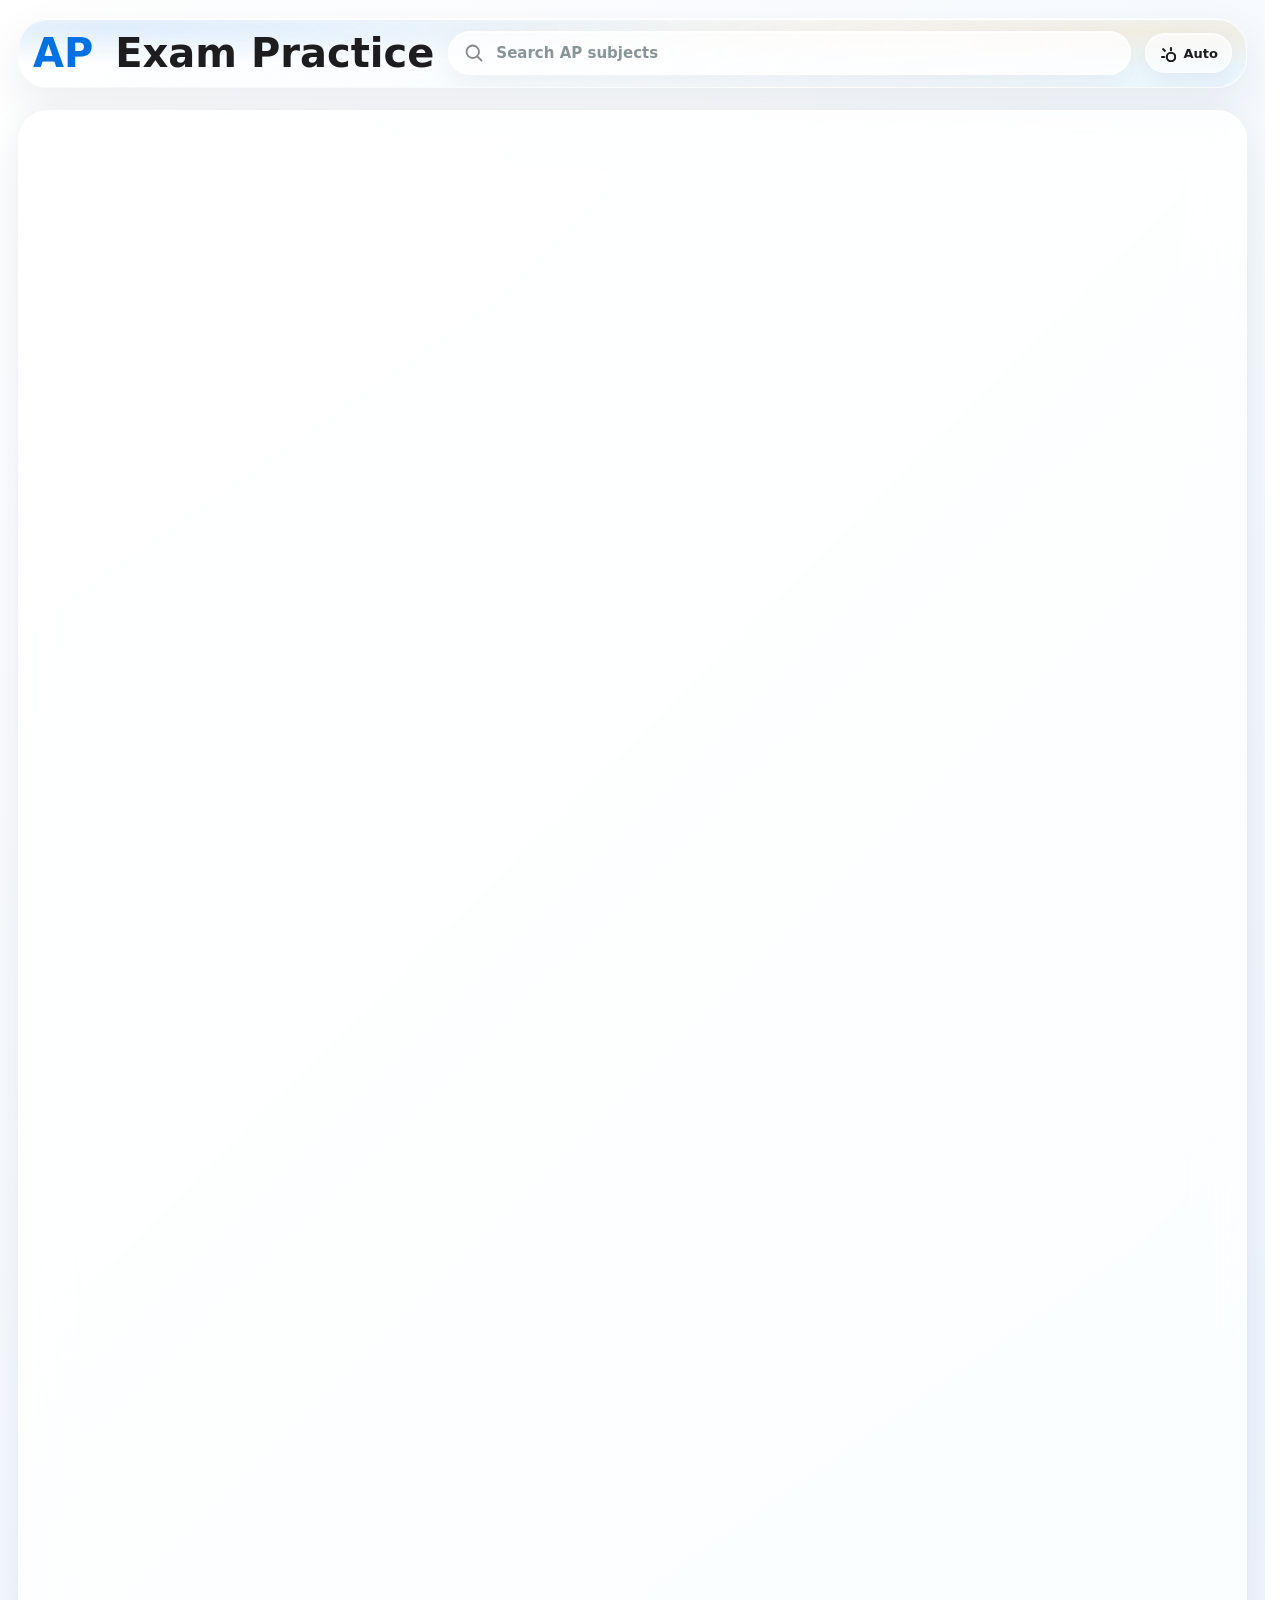
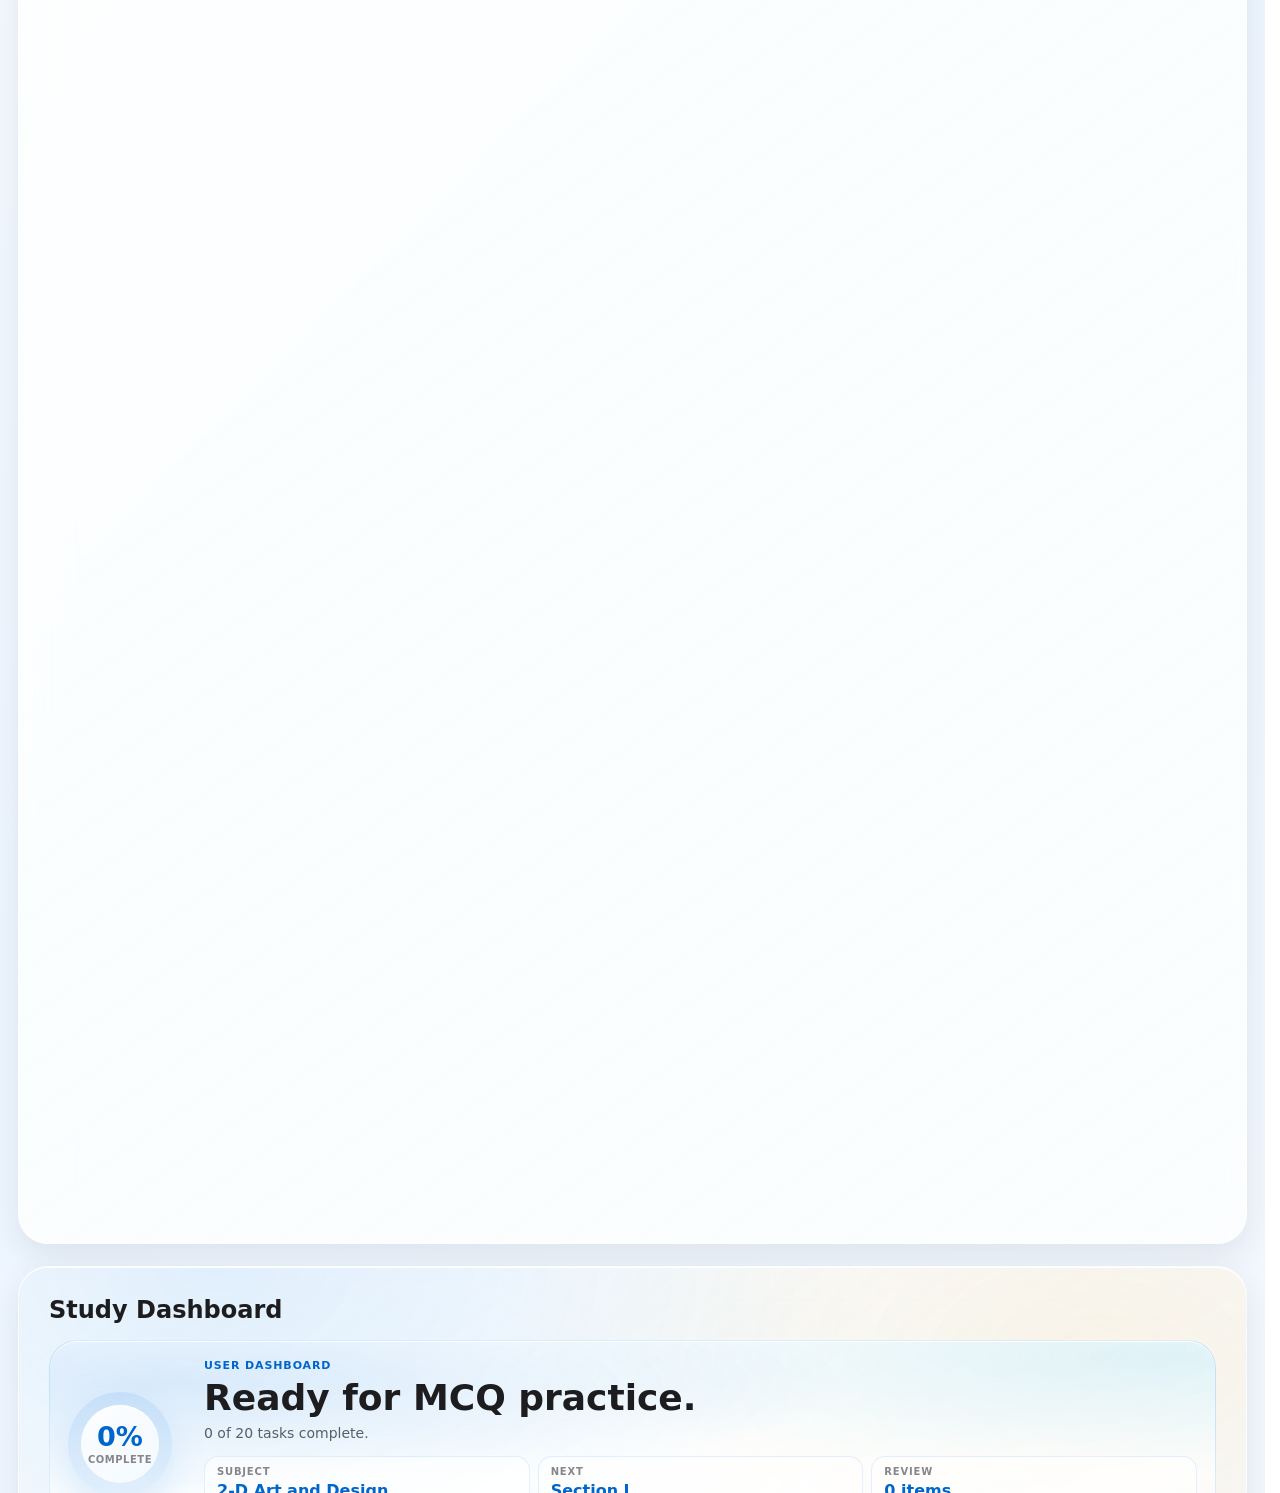
==== index.html @ 7c625ad6 "Refine dashboard and timeline" ====
<!doctype html>
<html lang="en">
  <head>
    <meta charset="utf-8">
    <meta name="viewport" content="width=device-width, initial-scale=1">
    <title>AP Exam Practice</title>
    <meta name="description" content="Browser-based AP practice exam hub with subject-specific MCQ and FRQ practice, official structure timing, saved progress, and estimated grading.">
    <meta property="og:title" content="AP Exam Practice">
    <meta property="og:description" content="Browser-based AP practice exam hub with subject-specific MCQ and FRQ practice, official structure timing, saved progress, and estimated grading.">
    <meta property="og:type" content="website">
    <meta property="og:url" content="https://alanlu439.github.io/ap/">
    <meta property="og:image" content="https://alanlu439.github.io/ap/assets/social-preview.png">
    <meta name="twitter:card" content="summary_large_image">
    <meta name="twitter:image" content="https://alanlu439.github.io/ap/assets/social-preview.png">
    <link rel="icon" type="image/svg+xml" href="assets/ap-icon.svg">
    <script>try{const m=localStorage.getItem("ap-practice-theme-mode-v1");const s=window.matchMedia&&window.matchMedia("(prefers-color-scheme: dark)").matches?"dark":"light";document.documentElement.dataset.theme=m==="dark"||m==="light"?m:s;document.documentElement.dataset.themeMode=m==="dark"||m==="light"?m:"auto"}catch{document.documentElement.dataset.theme="light";document.documentElement.dataset.themeMode="auto"}</script>
    <link rel="stylesheet" href="styles.css">
  </head>
  <body>
    <section class="start-screen home-page" id="startScreen">
      <div class="start-shell">
        <nav class="start-nav" aria-label="Home navigation">
          <a class="brand-block brand-link home-wordmark" href="index.html" aria-label="AP Exam Practice home">
            <div>
              <h1><span>AP</span> Exam Practice</h1>
            </div>
          </a>
          <div class="subject-search" role="search"><svg viewBox="0 0 24 24" aria-hidden="true"><path d="m21 21-4.35-4.35M10.5 18a7.5 7.5 0 1 1 0-15 7.5 7.5 0 0 1 0 15Z"/></svg><input id="subjectSearch" type="search" autocomplete="off" placeholder="Search AP subjects" aria-label="Search AP subjects"></div>
        </nav>

        <section class="subject-panel" aria-labelledby="subjectTitle">
          <div class="subject-heading">
            <div>
              <h2 id="subjectTitle">Select Your AP Test</h2>
            </div>
            <label class="subject-sort" for="subjectSort">
              <span>Sort</span>
              <select id="subjectSort" aria-label="Sort AP tests">
                <option value="az">A-Z</option>
                <option value="za">Z-A</option>
                <option value="group">Category</option>
                <option value="duration-asc">Shortest</option>
                <option value="duration-desc">Longest</option>
              </select>
            </label>
          </div>
          <div class="subject-grid" id="subjectGrid" aria-label="AP subject options"></div>
        </section>

        <section class="study-dashboard-panel" aria-labelledby="studyDashboardTitle">
          <div class="subject-heading dashboard-heading">
            <div>
              <h2 id="studyDashboardTitle">Study Dashboard</h2>
            </div>
          </div>
          <div class="dashboard-hero-card">
            <div class="dashboard-ring" id="dashboardRing" aria-label="Overall practice completion">
              <strong id="dashboardRingValue">0%</strong>
              <span>complete</span>
            </div>
            <div class="dashboard-hero-copy">
              <span id="dashboardSubjectBadge">No subject selected</span>
              <strong id="dashboardNextStep">Pick a subject to begin.</strong>
              <em id="dashboardNextMeta">Your work saves in this browser.</em>
              <div class="dashboard-hero-stats" aria-label="Dashboard overview">
                <div>
                  <span>Subject</span>
                  <strong id="dashboardHeroSubject">--</strong>
                </div>
                <div>
                  <span>Next</span>
                  <strong id="dashboardHeroNext">MCQ</strong>
                </div>
                <div>
                  <span>Review</span>
                  <strong id="dashboardHeroReview">0 items</strong>
                </div>
              </div>
              <div class="dashboard-progress-track" aria-hidden="true"><span id="dashboardOverallBar"></span></div>
            </div>
          </div>
          <div class="dashboard-grid" aria-label="Study progress summary">
            <div class="dashboard-card">
              <span>MCQ</span>
              <strong id="dashboardMcqProgress">0 / 0</strong>
              <em id="dashboardMcqHint">Section I progress</em>
            </div>
            <div class="dashboard-card">
              <span>FRQ</span>
              <strong id="dashboardFrqProgress">0 / 0</strong>
              <em id="dashboardFrqHint">Section II progress</em>
            </div>
            <div class="dashboard-card">
              <span>Last Score</span>
              <strong id="dashboardLastScore">--</strong>
              <em id="dashboardLastScoreMeta">Submit a section to track scores.</em>
            </div>
            <div class="dashboard-card">
              <span>Focus</span>
              <strong id="dashboardFocus">All units</strong>
              <em id="dashboardSubject">Select a subject</em>
            </div>
          </div>
          <div class="dashboard-insights" aria-label="Dashboard insights">
            <div class="dashboard-insight">
              <span>Review Queue</span>
              <strong id="dashboardReviewQueue">0 items</strong>
              <em id="dashboardReviewHint">Flag or submit questions to build a review list.</em>
            </div>
            <div class="dashboard-insight">
              <span>Needs Practice</span>
              <strong id="dashboardWeakUnit">No data yet</strong>
              <em id="dashboardWeakMeta">Weak units appear after a submitted section.</em>
            </div>
          </div>
          <div class="score-history-card">
            <div>
              <span>History</span>
              <strong>Recent attempts</strong>
            </div>
            <ol id="scoreHistoryList" aria-label="Recent score history"></ol>
          </div>
        </section>

        <section class="home-info-panel" aria-labelledby="homeInfoTitle">
          <h2 id="homeInfoTitle" class="sr-only">Official AP test day links</h2>
          <div class="home-info-grid">
            <a class="home-info-card" href="https://apstudents.collegeboard.org/exam-dates" target="_blank" rel="noreferrer">
              <span>Schedule</span>
              <strong>Check Exam Dates</strong>
              <em id="scheduleTimeCopy">2026 AP Exams run May 4-15. Regular exam times use your testing location's local time.</em>
            </a>
            <a class="home-info-card" href="https://apstudents.collegeboard.org/help-center/when-where-do-i-take-ap-exam" target="_blank" rel="noreferrer">
              <span>Location</span>
              <strong>Confirm Where To Report</strong>
              <em>Your AP teacher or AP coordinator gives the exact room, arrival time, and school-specific instructions.</em>
            </a>
            <a class="home-info-card" href="https://apstudents.collegeboard.org/register-for-ap-exams" target="_blank" rel="noreferrer">
              <span>My AP</span>
              <strong>Verify Registration</strong>
              <em>Sign in to My AP and make sure your class section and exam registration are correct.</em>
            </a>
          </div>
        </section>

        <section class="exam-timeline-panel" aria-labelledby="examTimelineTitle">
          <div class="timeline-head">
            <div>
              <span>2026</span>
              <h2 id="examTimelineTitle">AP Test Timeline</h2>
            </div>
            <div class="timeline-actions">
              <label class="timezone-picker" for="timelineTimezoneSelect">
                <span id="timelineTimezone">Timezone</span>
                <select id="timelineTimezoneSelect" aria-label="Timeline timezone">
                  <option value="auto">Auto</option>
                  <option value="America/New_York">Eastern</option>
                  <option value="America/Chicago">Central</option>
                  <option value="America/Denver">Mountain</option>
                  <option value="America/Los_Angeles">Pacific</option>
                  <option value="America/Anchorage">Alaska</option>
                  <option value="Pacific/Honolulu">Hawaii</option>
                  <option value="Asia/Bangkok">Bangkok</option>
                  <option value="Europe/London">London</option>
                  <option value="UTC">UTC</option>
                </select>
              </label>
              <a href="https://apstudents.collegeboard.org/exam-dates" target="_blank" rel="noreferrer">Official Schedule</a>
            </div>
          </div>
          <div class="timeline-live-card" aria-live="polite">
            <span id="timelineLiveLabel">Live schedule</span>
            <strong id="timelineNextTitle">Finding the next AP exam...</strong>
            <em id="timelineCountdown">Using your device time.</em>
            <div class="timeline-progress" aria-hidden="true"><span id="timelineProgressFill"></span></div>
          </div>
          <div class="timeline-controls" aria-label="Timeline filters">
            <button class="timeline-filter is-active" type="button" data-timeline-filter="all">All</button>
            <button class="timeline-filter" type="button" data-timeline-filter="upcoming">Upcoming</button>
            <button class="timeline-filter" type="button" data-timeline-filter="today">Today</button>
            <button class="timeline-filter" type="button" data-timeline-filter="completed">Done</button>
          </div>
          <div class="deadline-row" aria-label="AP Digital Portfolio deadlines">
            <div class="deadline-card">
              <span data-deadline-utc="2026-05-01T03:59:00Z" data-deadline-et="Apr 30 · 11:59 PM ET">Apr 30 · 11:59 PM ET</span>
              <strong>CSP, Seminar, Research</strong>
              <em>Digital Portfolio tasks due</em>
            </div>
            <div class="deadline-card">
              <span data-deadline-utc="2026-05-09T00:00:00Z" data-deadline-et="May 8 · 8 PM ET">May 8 · 8 PM ET</span>
              <strong>Art and Design</strong>
              <em>Portfolio components due</em>
            </div>
          </div>
          <div class="timeline-track" aria-label="2026 AP regular exam schedule">
            <article class="timeline-day" data-date="2026-05-04"><span class="timeline-date">Mon · May 4</span><button class="timeline-session" type="button" data-start-hour="8"><span data-time-local="8 AM">8 AM local</span><strong>Biology · Latin</strong><em>Scheduled</em></button><button class="timeline-session afternoon" type="button" data-start-hour="12"><span data-time-local="12 PM">12 PM local</span><strong>European History · Microeconomics</strong><em>Scheduled</em></button></article>
            <article class="timeline-day" data-date="2026-05-05"><span class="timeline-date">Tue · May 5</span><button class="timeline-session" type="button" data-start-hour="8"><span data-time-local="8 AM">8 AM local</span><strong>Chemistry · Human Geography</strong><em>Scheduled</em></button><button class="timeline-session afternoon" type="button" data-start-hour="12"><span data-time-local="12 PM">12 PM local</span><strong>U.S. Government and Politics</strong><em>Scheduled</em></button></article>
            <article class="timeline-day" data-date="2026-05-06"><span class="timeline-date">Wed · May 6</span><button class="timeline-session" type="button" data-start-hour="8"><span data-time-local="8 AM">8 AM local</span><strong>English Literature</strong><em>Scheduled</em></button><button class="timeline-session afternoon" type="button" data-start-hour="12"><span data-time-local="12 PM">12 PM local</span><strong>Comparative Government · Physics 1</strong><em>Scheduled</em></button></article>
            <article class="timeline-day" data-date="2026-05-07"><span class="timeline-date">Thu · May 7</span><button class="timeline-session" type="button" data-start-hour="8"><span data-time-local="8 AM">8 AM local</span><strong>Physics 2 · World History</strong><em>Scheduled</em></button><button class="timeline-session afternoon" type="button" data-start-hour="12"><span data-time-local="12 PM">12 PM local</span><strong>African American Studies · Statistics</strong><em>Scheduled</em></button></article>
            <article class="timeline-day" data-date="2026-05-08"><span class="timeline-date">Fri · May 8</span><button class="timeline-session" type="button" data-start-hour="8"><span data-time-local="8 AM">8 AM local</span><strong>Italian Language · U.S. History</strong><em>Scheduled</em></button><button class="timeline-session afternoon" type="button" data-start-hour="12"><span data-time-local="12 PM">12 PM local</span><strong>Chinese Language · Macroeconomics</strong><em>Scheduled</em></button></article>
            <article class="timeline-day" data-date="2026-05-11"><span class="timeline-date">Mon · May 11</span><button class="timeline-session" type="button" data-start-hour="8"><span data-time-local="8 AM">8 AM local</span><strong>Calculus AB · Calculus BC</strong><em>Scheduled</em></button><button class="timeline-session afternoon" type="button" data-start-hour="12"><span data-time-local="12 PM">12 PM local</span><strong>Music Theory · Seminar</strong><em>Scheduled</em></button></article>
            <article class="timeline-day" data-date="2026-05-12"><span class="timeline-date">Tue · May 12</span><button class="timeline-session" type="button" data-start-hour="8"><span data-time-local="8 AM">8 AM local</span><strong>French Language · Precalculus</strong><em>Scheduled</em></button><button class="timeline-session afternoon" type="button" data-start-hour="12"><span data-time-local="12 PM">12 PM local</span><strong>Japanese Language · Psychology</strong><em>Scheduled</em></button></article>
            <article class="timeline-day" data-date="2026-05-13"><span class="timeline-date">Wed · May 13</span><button class="timeline-session" type="button" data-start-hour="8"><span data-time-local="8 AM">8 AM local</span><strong>English Language · German Language</strong><em>Scheduled</em></button><button class="timeline-session afternoon" type="button" data-start-hour="12"><span data-time-local="12 PM">12 PM local</span><strong>Physics C: Mechanics · Spanish Literature</strong><em>Scheduled</em></button></article>
            <article class="timeline-day" data-date="2026-05-14"><span class="timeline-date">Thu · May 14</span><button class="timeline-session" type="button" data-start-hour="8"><span data-time-local="8 AM">8 AM local</span><strong>Art History · Spanish Language</strong><em>Scheduled</em></button><button class="timeline-session afternoon" type="button" data-start-hour="12"><span data-time-local="12 PM">12 PM local</span><strong>CSP · Physics C: E&amp;M</strong><em>Scheduled</em></button></article>
            <article class="timeline-day" data-date="2026-05-15"><span class="timeline-date">Fri · May 15</span><button class="timeline-session" type="button" data-start-hour="8"><span data-time-local="8 AM">8 AM local</span><strong>Environmental Science</strong><em>Scheduled</em></button><button class="timeline-session afternoon" type="button" data-start-hour="12"><span data-time-local="12 PM">12 PM local</span><strong>Computer Science A</strong><em>Scheduled</em></button></article>
          </div>
          <p class="timeline-empty" id="timelineEmpty" hidden>No sessions match this view.</p>
        </section>

        <div class="mode-popout" id="modePopout" role="dialog" aria-modal="true" aria-labelledby="modePopoutTitle" hidden>
          <button class="mode-popout-backdrop" type="button" data-mode-close aria-label="Close exam choices"></button>
          <section class="mode-popout-card" role="document">
            <div class="mode-popout-head">
              <div>
                <span id="modePopoutSubject">Select a subject</span>
                <h2 id="modePopoutTitle">Choose Exam Structure</h2>
              </div>
              <button class="mode-close" type="button" data-mode-close aria-label="Close exam choices">
                <svg viewBox="0 0 24 24" aria-hidden="true"><path d="M6 6l12 12M18 6 6 18"/></svg>
              </button>
            </div>
            <p id="modePopoutStatus">Choose one option to begin.</p>
            <label class="unit-picker" for="unitFocusSelect">
              <span>Practice focus</span>
              <select id="unitFocusSelect" aria-label="Choose unit focus">
                <option value="">All units</option>
              </select>
            </label>
            <div class="mode-grid" id="modeGrid" aria-label="Practice modes">
              <a class="mode-card is-selected" href="full.html" data-mode="full" data-ready="full">
                <span class="mode-title">Full Exam</span>
                <strong>180 min</strong>
                <span>MCQ + FRQ</span>
              </a>
              <a class="mode-card" href="mcq.html" data-mode="mcq" data-ready="mcq">
                <span class="mode-title">Section I</span>
                <strong>40 MCQ</strong>
                <span>90 minutes</span>
              </a>
              <a class="mode-card" href="frq.html" data-mode="frq" data-ready="frq">
                <span class="mode-title">Section II</span>
                <strong>6 FRQ</strong>
                <span>90 minutes</span>
              </a>
            </div>
            <div class="official-subject-links" id="officialSubjectLinks" aria-label="Official subject resources">
              <a id="officialStudentsLink" href="https://apstudents.collegeboard.org/courses" target="_blank" rel="noreferrer">AP Students</a>
              <a id="officialCentralLink" href="https://apcentral.collegeboard.org/courses" target="_blank" rel="noreferrer">AP Central</a>
            </div>
          </section>
        </div>

        <footer class="site-footer">
        <div class="site-footer-main">
          <div class="footer-brand-row">
            <div>
              <strong>AP Exam Practice</strong>
              <span>Practice made by Alan · independent study tool</span>
            </div>
          </div>
          <nav class="footer-links" aria-label="Official AP links">
            <a href="https://apstudents.collegeboard.org/exam-dates" target="_blank" rel="noreferrer">AP Schedule</a>
            <a href="https://apstudents.collegeboard.org/courses" target="_blank" rel="noreferrer">AP Courses</a>
            <a href="https://www.collegeboard.org/" target="_blank" rel="noreferrer">College Board</a>
            <a href="https://github.com/alanlu439/ap/issues/new?title=Contact%20creator&body=Hi%20Alan%2C%0A%0AI%20want%20to%20ask%20about%3A%0A%0A" target="_blank" rel="noreferrer">Contact Creator</a>
            <a href="legal.html">Disclaimer</a>
          </nav>
        </div>
        <p>AP® and Advanced Placement® are trademarks registered by the College Board. This independent site is not affiliated with, reviewed by, or endorsed by College Board.</p>
      </footer>
      </div>
    </section>

    <div class="ready-modal" id="readyDialog" role="dialog" aria-modal="true" aria-labelledby="readyTitle" hidden>
      <div class="test-picker-backdrop" data-ready-close></div>
      <div class="ready-dialog" role="document">
        <div class="ready-dialog-body">
          <span class="home-greeting">Before you begin</span>
          <h2 id="readyTitle">Ready?</h2>
          <p id="readyDetail">Progress saves as you work.</p>
          <div class="ready-actions">
            <button class="text-button secondary" value="cancel" type="button" id="readyCancelBtn" data-ready-close>Not yet</button>
            <button class="text-button primary" value="confirm" type="button" id="readyConfirmBtn">I'm ready</button>
          </div>
        </div>
      </div>
    </div>

    <script src="practice-data.js"></script>
    <script src="start.js"></script>
    <script src="chrome.js"></script>
  </body>
</html>
---- styles.css ----
:root {
  --bg: #f0fbfb;
  --surface: #ffffff;
  --surface-soft: #e8f7f5;
  --ink: #172123;
  --muted: #5c6b70;
  --line: #cde1e4;
  --teal: #0d9298;
  --teal-dark: #075f64;
  --teal-soft: #d6f6f2;
  --amber: #ec9a26;
  --amber-soft: #fff1d8;
  --coral: #e35d4f;
  --blue: #2f6fed;
  --green: #13a66a;
  --green-soft: #e7f5ed;
  --red: #ba2f3a;
  --red-soft: #fae7e9;
  --shadow: 0 18px 48px rgba(8, 75, 84, 0.12);
  --shadow-soft: 0 10px 30px rgba(8, 75, 84, 0.09);
  --radius: 22px;
  --radius-sm: 14px;
  --radius-md: 22px;
  --radius-lg: 28px;
  --radius-xl: 30px;
  --radius-pill: 999px;
  --font: Inter, ui-sans-serif, system-ui, -apple-system, BlinkMacSystemFont, "Segoe UI", sans-serif;
}

* {
  box-sizing: border-box;
}

html {
  scroll-behavior: smooth;
  scrollbar-gutter: stable;
}

body {
  margin: 0;
  min-height: 100vh;
  background:
    radial-gradient(ellipse at 12% 4%, rgba(13, 146, 152, 0.22), rgba(13, 146, 152, 0.08) 34%, transparent 66%),
    radial-gradient(ellipse at 88% 8%, rgba(47, 111, 237, 0.17), rgba(47, 111, 237, 0.06) 35%, transparent 68%),
    radial-gradient(ellipse at 52% 96%, rgba(236, 154, 38, 0.18), rgba(236, 154, 38, 0.06) 38%, transparent 70%),
    linear-gradient(145deg, #f8fffd 0%, #eefbff 45%, #fff8ec 100%),
    linear-gradient(90deg, rgba(205, 225, 228, 0.34) 1px, transparent 1px),
    linear-gradient(180deg, rgba(205, 225, 228, 0.34) 1px, transparent 1px);
  background-size: auto, auto, auto, auto, 44px 44px, 44px 44px;
  color: var(--ink);
  font-family: var(--font);
}

button,
input,
textarea {
  font: inherit;
}

button {
  cursor: pointer;
}

a {
  color: inherit;
}

.mouse-glow {
  will-change: transform, opacity;
  position: fixed;
  top: 0;
  left: 0;
  z-index: 3;
  width: 420px;
  height: 420px;
  pointer-events: none;
  border-radius: 50%;
  opacity: 0;
  background:
    radial-gradient(circle, rgba(255, 226, 164, 0.34), rgba(13, 146, 152, 0.18) 36%, transparent 68%);
  filter: blur(20px);
  mix-blend-mode: screen;
  transform: translate3d(50vw, 50vh, 0);
  transition: opacity 180ms ease;
}

.has-mouse .mouse-glow {
  opacity: 0.78;
}

.custom-cursor-enabled,
.custom-cursor-enabled * {
  cursor: none !important;
}

.custom-cursor {
  will-change: transform, opacity, width, height;
  position: fixed;
  top: 0;
  left: 0;
  z-index: 1000;
  width: 34px;
  height: 34px;
  pointer-events: none;
  opacity: 0;
  border: 2px solid rgba(255, 226, 164, 0.95);
  border-radius: 50%;
  background:
    radial-gradient(circle at center, #ffffff 0 3px, transparent 4px),
    radial-gradient(circle, rgba(13, 146, 152, 0.22), transparent 62%);
  box-shadow:
    0 0 0 1px rgba(7, 95, 100, 0.18),
    0 0 24px rgba(236, 154, 38, 0.34);
  transform: translate3d(50vw, 50vh, 0);
  translate: -50% -50%;
  transition: width 140ms ease, height 140ms ease, border-color 140ms ease, opacity 160ms ease, background 140ms ease;
}

.has-mouse .custom-cursor {
  opacity: 1;
}

.custom-cursor.is-action {
  width: 50px;
  height: 50px;
  border-color: rgba(47, 111, 237, 0.9);
  background:
    radial-gradient(circle at center, #ffe2a4 0 4px, transparent 5px),
    radial-gradient(circle, rgba(47, 111, 237, 0.28), transparent 64%);
  box-shadow:
    0 0 0 1px rgba(47, 111, 237, 0.2),
    0 0 30px rgba(47, 111, 237, 0.28);
}

.custom-cursor.is-down {
  width: 28px;
  height: 28px;
  border-color: rgba(236, 154, 38, 0.95);
}

.start-screen,
.app-shell {
  position: relative;
  z-index: 1;
}

.nav-link {
  display: inline-flex;
  align-items: center;
  justify-content: center;
  text-decoration: none;
}

.start-screen {
  position: relative;
  min-height: 100vh;
  padding: 18px;
  overflow: hidden;
}

.start-screen::before {
  content: "";
  position: fixed;
  inset: 0;
  z-index: -1;
  pointer-events: none;
  background:
    radial-gradient(ellipse at 10% 18%, rgba(13, 146, 152, 0.1), transparent 54%),
    radial-gradient(ellipse at 88% 18%, rgba(47, 111, 237, 0.08), transparent 56%),
    radial-gradient(ellipse at 48% 88%, rgba(236, 154, 38, 0.1), transparent 58%),
    linear-gradient(90deg, rgba(205, 225, 228, 0.24) 1px, transparent 1px),
    linear-gradient(180deg, rgba(205, 225, 228, 0.24) 1px, transparent 1px);
  background-size: auto, auto, auto, 56px 56px, 56px 56px;
  animation: homeGridDrift 18s linear infinite;
}

.start-shell {
  display: grid;
  align-content: start;
  gap: 22px;
  width: min(1440px, 100%);
  min-height: calc(100vh - 36px);
  margin: 0 auto;
}

.start-nav,
.start-meta,
.subject-panel,
.mode-card {
  border: 1px solid var(--line);
  border-radius: var(--radius);
  background: rgba(255, 255, 255, 0.9);
  box-shadow: var(--shadow-soft);
}

.start-nav {
  position: relative;
  display: flex;
  flex-wrap: wrap;
  align-items: center;
  justify-content: space-between;
  gap: 18px;
  padding: 18px 22px;
  overflow: hidden;
  border-color: rgba(124, 198, 205, 0.72);
  background:
    radial-gradient(ellipse at 7% 18%, rgba(255, 226, 164, 0.42), transparent 42%),
    radial-gradient(ellipse at 88% 8%, rgba(47, 111, 237, 0.17), transparent 50%),
    linear-gradient(135deg, rgba(255, 255, 255, 0.96), rgba(214, 246, 242, 0.86) 54%, rgba(255, 248, 236, 0.82));
  box-shadow: 0 18px 46px rgba(8, 75, 84, 0.14);
  backdrop-filter: blur(18px);
  animation: homeFadeUp 460ms ease;
}

.start-nav::before {
  content: "";
  position: absolute;
  inset: 0;
  pointer-events: none;
  background: linear-gradient(115deg, transparent 38%, rgba(255, 255, 255, 0.45) 49%, transparent 61%);
  opacity: 0.74;
  transform: translateX(-55%);
  animation: headerSheen 8s ease-in-out infinite;
}

.start-nav > * {
  position: relative;
  z-index: 1;
}

.start-nav .brand-mark {
  flex-basis: 54px;
  width: 54px;
  height: 54px;
  box-shadow:
    0 16px 28px rgba(7, 95, 100, 0.2),
    0 0 0 5px rgba(255, 255, 255, 0.58);
}

.start-nav .brand-mark img {
  width: 54px;
  height: 54px;
}

.start-nav h1 {
  font-size: clamp(24px, 3vw, 32px);
  line-height: 1;
}

.start-nav .home-wordmark {
  flex: 1 1 360px;
  align-self: stretch;
  padding: 2px 0;
}

.start-nav .home-wordmark h1 {
  position: relative;
  display: inline-block;
  max-width: 100%;
  padding: 4px 0 14px;
  color: #071a1f;
  font-family: Avenir Next, Inter, ui-sans-serif, system-ui, -apple-system, BlinkMacSystemFont, Segoe UI, sans-serif;
  font-size: clamp(34px, 5.5vw, 56px);
  font-weight: 950;
  line-height: 0.98;
  letter-spacing: 0;
  text-wrap: balance;
  text-shadow: none;
}

.start-nav .home-wordmark h1 span {
  color: #075f64;
  display: inline-block;
  margin-right: 8px;
}

.start-nav .home-wordmark h1::after {
  content: "";
  position: absolute;
  left: 0;
  bottom: 0;
  width: min(220px, 72%);
  height: 5px;
  border-radius: 999px;
  background: linear-gradient(90deg, #075f64, #2f6fed 72%, #f2a93b);
  box-shadow: 0 10px 24px rgba(47, 111, 237, 0.24);
}

.start-nav .subject-search {
  flex: 1 1 320px;
  max-width: 520px;
  min-width: min(100%, 280px);
  min-height: 50px;
  margin-left: auto;
  display: flex;
  align-items: center;
  gap: 10px;
  padding: 0 15px;
  border: 1px solid rgba(7, 95, 100, 0.18);
  border-radius: var(--radius);
  background: rgba(255, 255, 255, 0.82);
  box-shadow:
    0 16px 34px rgba(47, 111, 237, 0.12),
    inset 0 1px 0 rgba(255, 255, 255, 0.72);
  transition: border-color 160ms ease, box-shadow 160ms ease, background 160ms ease;
}

.start-nav .subject-search:focus-within {
  border-color: var(--blue);
  background: rgba(255, 255, 255, 0.96);
  box-shadow:
    0 18px 38px rgba(47, 111, 237, 0.18),
    0 0 0 4px rgba(47, 111, 237, 0.12);
}

.start-nav .subject-search svg {
  flex: 0 0 auto;
  width: 20px;
  height: 20px;
  fill: none;
  stroke: var(--teal-dark);
  stroke-width: 2.2;
  stroke-linecap: round;
  stroke-linejoin: round;
}

.start-nav .subject-search input {
  width: 100%;
  min-width: 0;
  border: 0;
  outline: 0;
  background: transparent;
  color: var(--ink);
  font: inherit;
  font-size: 16px;
  font-weight: 800;
}

.start-nav .subject-search input::placeholder {
  color: rgba(42, 67, 73, 0.56);
}

.start-nav .nav-cta {
  display: inline-flex;
  align-items: center;
  justify-content: center;
  gap: 10px;
  min-width: 164px;
  min-height: 48px;
  border: 1px solid rgba(255, 255, 255, 0.5);
  box-shadow:
    0 16px 34px rgba(47, 111, 237, 0.2),
    inset 0 1px 0 rgba(255, 255, 255, 0.3);
}

.start-nav .nav-cta svg {
  width: 18px;
  height: 18px;
  fill: none;
  stroke: currentColor;
  stroke-width: 2.4;
  stroke-linecap: round;
  stroke-linejoin: round;
  transition: transform 160ms ease;
}

.start-nav .nav-cta:hover svg {
  transform: translateX(3px);
}


.compact {
  min-height: 38px;
  padding: 0 13px;
}

.start-hero {
  position: relative;
  display: grid;
  grid-template-columns: minmax(0, 1fr) minmax(420px, 520px);
  align-items: center;
  gap: clamp(20px, 4vw, 58px);
  min-height: 455px;
  padding: clamp(24px, 4vw, 56px);
  overflow: hidden;
  border: 1px solid rgba(157, 201, 207, 0.78);
  border-radius: var(--radius);
  background:
    radial-gradient(ellipse at 12% 10%, rgba(255, 255, 255, 0.9), transparent 52%),
    radial-gradient(ellipse at 95% 12%, rgba(214, 246, 242, 0.62), transparent 60%),
    linear-gradient(135deg, rgba(255, 255, 255, 0.84), rgba(236, 250, 248, 0.64) 58%, rgba(255, 246, 232, 0.42)),
    rgba(255, 255, 255, 0.56);
  animation: homeFadeUp 540ms ease 70ms;
}

.start-hero::before {
  content: "";
  position: absolute;
  inset: 0;
  pointer-events: none;
  background:
    radial-gradient(ellipse at 18% 30%, rgba(13, 146, 152, 0.1), transparent 58%),
    radial-gradient(ellipse at 86% 74%, rgba(236, 154, 38, 0.12), transparent 62%);
}

.start-copy,
.start-hero {
  position: relative;
}

.start-copy {
  animation: homeFadeUp 620ms ease 130ms;
}

.home-greeting {
  display: inline-flex;
  margin-bottom: 14px;
  color: var(--teal-dark);
  font-size: 14px;
  font-weight: 850;
  line-height: 1.2;
}

.start-copy h2 {
  max-width: 820px;
  font-size: clamp(42px, 6vw, 82px);
  font-weight: 850;
  line-height: 0.98;
  letter-spacing: 0;
}

.start-copy p {
  max-width: 650px;
  margin-top: 22px;
  color: #3d4d51;
  font-size: 18px;
  line-height: 1.55;
}

.home-visual {
  position: relative;
  display: grid;
  align-content: space-between;
  gap: 24px;
  min-height: 326px;
  padding: 28px;
  border: 1px solid rgba(109, 184, 192, 0.72);
  border-radius: var(--radius);
  background:
    radial-gradient(ellipse at 18% 16%, rgba(255, 226, 164, 0.24), transparent 42%),
    radial-gradient(ellipse at 86% 82%, rgba(47, 111, 237, 0.24), transparent 50%),
    linear-gradient(145deg, #063d45 0%, #08757f 48%, #0d9298 100%),
    #075f64;
  box-shadow: 0 24px 58px rgba(7, 95, 100, 0.24);
  backdrop-filter: blur(14px);
  overflow: hidden;
  animation: homeFloatIn 720ms ease 190ms, homeFloat 7s ease-in-out 1.1s infinite;
}

.home-visual::after {
  content: "";
  position: absolute;
  inset: -60%;
  pointer-events: none;
  background: linear-gradient(115deg, transparent 44%, rgba(255, 255, 255, 0.13) 50%, transparent 56%);
  animation: homeSheen 9s linear infinite;
}

.home-visual > * {
  position: relative;
  z-index: 1;
}

.home-visual-top {
  display: flex;
  align-items: center;
  justify-content: space-between;
  flex-wrap: wrap;
  gap: 12px 18px;
  padding-bottom: 18px;
  border-bottom: 1px solid rgba(255, 255, 255, 0.18);
}

.home-visual-top span {
  color: rgba(255, 255, 255, 0.74);
  font-size: 12px;
  font-weight: 850;
  text-transform: uppercase;
  letter-spacing: 0.04em;
}

.home-visual-top strong {
  color: #fff2d8;
  font-size: 20px;
  line-height: 1;
}

.subject-radar {
  display: grid;
  grid-template-columns: repeat(2, minmax(0, 1fr));
  gap: 10px;
}

.subject-radar span {
  min-width: 0;
  padding: 14px 12px;
  border: 1px solid rgba(255, 255, 255, 0.26);
  border-radius: var(--radius);
  background: rgba(255, 255, 255, 0.12);
  color: rgba(255, 255, 255, 0.86);
  font-size: 14px;
  font-weight: 850;
  line-height: 1.1;
  box-shadow: inset 0 1px 0 rgba(255, 255, 255, 0.18);
}

.subject-radar span:nth-child(3),
.subject-radar span:nth-child(6) {
  background: rgba(255, 226, 164, 0.14);
}

.available-now-card {
  display: grid;
  gap: 14px;
  padding: 16px;
  border: 1px solid rgba(255, 255, 255, 0.3);
  border-radius: var(--radius);
  background: rgba(255, 255, 255, 0.13);
  box-shadow: 0 14px 32px rgba(0, 31, 35, 0.16);
}

.available-now-card > div:first-child {
  display: flex;
  align-items: baseline;
  justify-content: space-between;
  gap: 12px;
}

.available-now-card > div:first-child span {
  color: rgba(255, 255, 255, 0.72);
  font-size: 12px;
  font-weight: 850;
  text-transform: uppercase;
  letter-spacing: 0.04em;
}

.available-now-card > div:first-child strong {
  color: #fff2d8;
  font-size: 20px;
}

.available-now-card p {
  margin: 0;
  color: rgba(255, 255, 255, 0.78);
  font-size: 14px;
  line-height: 1.45;
}

.countdown-clock {
  display: grid;
  grid-template-columns: repeat(4, minmax(0, 1fr));
  gap: 12px;
}

.countdown-unit {
  display: grid;
  place-items: center;
  min-width: 0;
  padding: 12px 7px;
  border: 1px solid #83c3cb;
  border-radius: var(--radius);
  background:
    linear-gradient(180deg, rgba(255, 255, 255, 0.94), rgba(214, 246, 242, 0.88)),
    #fbfdfd;
  box-shadow: inset 0 1px 0 rgba(255, 255, 255, 0.7);
  animation: countdownGlow 3.6s ease-in-out infinite;
}

.countdown-unit:nth-child(2) {
  animation-delay: 0.2s;
}

.countdown-unit:nth-child(3) {
  animation-delay: 0.4s;
}

.countdown-unit:nth-child(4) {
  animation-delay: 0.6s;
}

.countdown-unit strong {
  display: block;
  color: #055e70;
  font-variant-numeric: tabular-nums;
  letter-spacing: 0;
  line-height: 0.9;
}

.countdown-unit span {
  margin-top: 8px;
  color: var(--muted);
  font-size: 11px;
  font-weight: 850;
  text-transform: uppercase;
  letter-spacing: 0.04em;
}

.hero-countdown {
  gap: 16px;
}

.hero-countdown .countdown-unit {
  min-height: 154px;
  padding: 20px 12px;
  border-color: rgba(255, 255, 255, 0.38);
  background:
    linear-gradient(180deg, rgba(255, 255, 255, 0.2), rgba(255, 255, 255, 0.1)),
    rgba(255, 255, 255, 0.1);
  box-shadow:
    inset 0 1px 0 rgba(255, 255, 255, 0.36),
    0 12px 26px rgba(0, 31, 35, 0.18);
  animation: countdownGlow 4.6s ease-in-out infinite;
}

.hero-countdown .countdown-unit strong {
  color: #ffffff;
  font-size: clamp(48px, 4.2vw, 70px);
  text-shadow: 0 8px 22px rgba(0, 31, 35, 0.24);
}

.hero-countdown .countdown-unit span {
  color: rgba(255, 255, 255, 0.75);
}

.compact-countdown {
  margin-top: 8px;
}

.compact-countdown .countdown-unit {
  min-height: 70px;
  padding: 8px 7px;
}

.compact-countdown .countdown-unit strong {
  font-size: clamp(24px, 3vw, 34px);
}

.home-bars {
  display: grid;
  grid-template-columns: repeat(5, 1fr);
  align-items: end;
  gap: 10px;
  min-height: 145px;
  padding: 14px;
  border: 1px solid var(--line);
  border-radius: var(--radius);
  background:
    linear-gradient(180deg, rgba(216, 225, 227, 0.55) 1px, transparent 1px),
    #fbfdfd;
  background-size: 100% 34px;
}

.home-bars span {
  transform-origin: bottom;
  min-height: 28px;
  height: var(--bar-height);
  border-radius: 7px 7px 3px 3px;
  background: linear-gradient(180deg, var(--teal), var(--teal-dark));
  box-shadow: inset 0 1px 0 rgba(255, 255, 255, 0.34);
  animation: homeBarBreathe 4.8s ease-in-out infinite;
}

.home-bars span:nth-child(even) {
  background: linear-gradient(180deg, #f4b95a, var(--amber));
}

.home-bars span:nth-child(2) {
  animation-delay: 0.35s;
}

.home-bars span:nth-child(3) {
  animation-delay: 0.7s;
}

.home-bars span:nth-child(4) {
  animation-delay: 1.05s;
}

.home-bars span:nth-child(5) {
  animation-delay: 1.4s;
}

.start-actions {
  display: flex;
  flex-wrap: wrap;
  gap: 10px;
  margin-top: 28px;
}

.start-actions .primary {
  margin-left: 0;
}

.large {
  min-height: 48px;
  padding: 0 18px;
  font-size: 15px;
}

.subject-panel {
  display: grid;
  gap: 16px;
  padding: 20px;
  animation: homeFadeUp 560ms ease 145ms;
}

.subject-heading {
  display: flex;
  align-items: flex-start;
  justify-content: space-between;
  gap: 18px;
}

.subject-heading h2 {
  font-size: 24px;
  line-height: 1.15;
}

.subject-sort {
  display: inline-flex;
  align-items: center;
  gap: 9px;
  min-height: 40px;
  padding: 4px 8px 4px 13px;
  border: 1px solid rgba(0, 113, 227, 0.15);
  border-radius: 999px;
  background: rgba(245, 250, 255, 0.68);
  box-shadow: inset 0 1px 0 rgba(255, 255, 255, 0.74);
}

.subject-sort span {
  color: var(--muted);
  font-size: 11px;
  font-weight: 850;
  line-height: 1;
  letter-spacing: 0.04em;
  text-transform: uppercase;
}

.subject-sort select {
  min-width: 104px;
  border: 0;
  outline: 0;
  background: transparent;
  color: #0066cc;
  font: inherit;
  font-size: 13px;
  font-weight: 760;
  cursor: pointer;
}

.subject-heading p {
  max-width: 720px;
  margin-top: 6px;
  color: #3d4d51;
  font-size: 14px;
  line-height: 1.45;
}

.subject-heading strong {
  flex: 0 0 auto;
  padding: 9px 11px;
  border: 1px solid #8fcbd1;
  border-radius: var(--radius);
  background: var(--teal-soft);
  color: var(--teal-dark);
  font-size: 13px;
  line-height: 1.2;
}

.subject-grid {
  display: grid;
  grid-template-columns: repeat(5, minmax(0, 1fr));
  gap: 10px;
}

.subject-card {
  display: grid;
  gap: 8px;
  min-height: 116px;
  padding: 14px;
  border: 1px solid rgba(157, 201, 207, 0.82);
  border-radius: var(--radius);
  background: rgba(255, 255, 255, 0.82);
  color: var(--ink);
  text-align: left;
  box-shadow: none;
  transition: transform 160ms ease, border-color 160ms ease, box-shadow 160ms ease, background 160ms ease;
}

.subject-card[hidden] {
  display: none;
}

.subject-card:hover,
.subject-card.is-selected {
  border-color: var(--teal);
  box-shadow: 0 14px 34px rgba(13, 146, 152, 0.13);
  transform: translateY(-2px);
}

.subject-card.is-selected {
  background: linear-gradient(135deg, #ffffff, var(--teal-soft) 58%, #fff8ec);
}

.subject-card.is-search-match:not(.is-selected) {
  border-color: var(--blue);
  box-shadow: 0 14px 34px rgba(47, 111, 237, 0.13);
}

.subject-card span,
.subject-card em {
  color: var(--muted);
  font-size: 11px;
  font-style: normal;
  font-weight: 850;
  line-height: 1.15;
  text-transform: uppercase;
  letter-spacing: 0.04em;
}

.subject-card strong {
  color: var(--teal-dark);
  font-size: 17px;
  line-height: 1.12;
}

.subject-card.is-available em {
  color: var(--green);
}

.subject-panel.is-pulsing {
  animation: subjectPulse 900ms ease;
}


.sr-only {
  position: absolute;
  width: 1px;
  height: 1px;
  padding: 0;
  margin: -1px;
  overflow: hidden;
  clip: rect(0, 0, 0, 0);
  white-space: nowrap;
  border: 0;
}

.home-info-panel {
  display: grid;
  gap: 16px;
  padding: 20px;
  animation: homeFadeUp 560ms ease 190ms;
}

.home-info-grid {
  display: grid;
  grid-template-columns: repeat(3, minmax(0, 1fr));
  gap: 12px;
}

.home-info-card {
  display: grid;
  gap: 8px;
  min-height: 154px;
  padding: 17px;
  border: 1px solid rgba(143, 203, 209, 0.86);
  border-radius: var(--radius);
  background:
    radial-gradient(ellipse at 90% 12%, rgba(244, 185, 90, 0.22), transparent 42%),
    linear-gradient(135deg, rgba(255, 255, 255, 0.92), rgba(232, 247, 245, 0.72));
  color: var(--ink);
  text-decoration: none;
  transition: transform 160ms ease, border-color 160ms ease, box-shadow 160ms ease, background 160ms ease;
}

.home-info-card:hover {
  border-color: var(--teal);
  background:
    radial-gradient(ellipse at 90% 12%, rgba(244, 185, 90, 0.28), transparent 42%),
    linear-gradient(135deg, #ffffff, var(--teal-soft));
  box-shadow: 0 16px 38px rgba(13, 146, 152, 0.14);
  transform: translateY(-2px);
}

.home-info-card span {
  color: var(--muted);
  font-size: 11px;
  font-weight: 850;
  letter-spacing: 0.04em;
  line-height: 1.1;
  text-transform: uppercase;
}

.home-info-card strong {
  color: var(--teal-dark);
  font-size: 21px;
  line-height: 1.08;
}

.home-info-card em {
  color: #3d4d51;
  font-size: 13px;
  font-style: normal;
  line-height: 1.42;
}

.exam-timeline-panel {
  display: grid;
  gap: 16px;
  padding: 22px;
  overflow: hidden;
  border: 1px solid rgba(255, 255, 255, 0.68);
  border-radius: var(--radius);
  background:
    radial-gradient(ellipse at 12% 10%, rgba(255, 255, 255, 0.9), transparent 52%),
    radial-gradient(ellipse at 88% 22%, rgba(0, 113, 227, 0.1), transparent 48%),
    linear-gradient(145deg, rgba(255, 255, 255, 0.74), rgba(247, 251, 255, 0.5)),
    rgba(255, 255, 255, 0.52);
  box-shadow:
    inset 0 1px 0 rgba(255, 255, 255, 0.9),
    0 20px 48px rgba(31, 42, 55, 0.08);
  backdrop-filter: blur(24px) saturate(155%);
  -webkit-backdrop-filter: blur(24px) saturate(155%);
}

.timeline-head {
  display: flex;
  align-items: flex-start;
  justify-content: space-between;
  gap: 16px;
}

.timeline-head span,
.deadline-card span,
.timeline-session span {
  color: #86868b;
  font-size: 11px;
  font-weight: 650;
  letter-spacing: 0.04em;
  line-height: 1.15;
  text-transform: uppercase;
}

.timeline-head h2 {
  margin-top: 4px;
  color: #1d1d1f;
  font-size: clamp(28px, 4vw, 46px);
  font-weight: 730;
  line-height: 1;
}

.timeline-head a {
  flex: 0 0 auto;
  padding: 9px 12px;
  border: 1px solid rgba(0, 113, 227, 0.22);
  border-radius: 999px;
  background: rgba(245, 250, 255, 0.68);
  color: #0066cc;
  font-size: 13px;
  font-weight: 650;
  text-decoration: none;
}

.timezone-picker {
  display: inline-flex;
  align-items: center;
  gap: 8px;
  min-height: 36px;
  padding: 0 7px 0 12px;
  border: 1px solid rgba(0, 113, 227, 0.16);
  border-radius: 999px;
  background: rgba(245, 250, 255, 0.68);
  color: #0066cc;
}

.timezone-picker span {
  color: inherit;
  font-size: 12px;
  font-weight: 760;
  line-height: 1;
  letter-spacing: 0;
  text-transform: none;
}

.timezone-picker select {
  min-width: 98px;
  border: 0;
  outline: 0;
  background: transparent;
  color: inherit;
  font: inherit;
  font-size: 12px;
  font-weight: 760;
  cursor: pointer;
}

.timeline-live-card {
  display: grid;
  gap: 8px;
  padding: 16px;
  border: 1px solid rgba(0, 113, 227, 0.14);
  border-radius: 28px;
  background:
    radial-gradient(ellipse at 8% 18%, rgba(0, 113, 227, 0.14), transparent 46%),
    radial-gradient(ellipse at 92% 16%, rgba(255, 179, 64, 0.16), transparent 48%),
    rgba(255, 255, 255, 0.66);
  box-shadow:
    inset 0 1px 0 rgba(255, 255, 255, 0.84),
    0 18px 42px rgba(31, 42, 55, 0.08);
}

.timeline-live-card span {
  color: #0066cc;
  font-size: 11px;
  font-weight: 850;
  letter-spacing: 0.04em;
  line-height: 1;
  text-transform: uppercase;
}

.timeline-live-card strong {
  color: #1d1d1f;
  font-size: clamp(20px, 3vw, 30px);
  line-height: 1.08;
}

.timeline-live-card em {
  color: #4b5b62;
  font-size: 13px;
  font-style: normal;
  font-weight: 650;
  line-height: 1.35;
}

.timeline-progress {
  height: 8px;
  overflow: hidden;
  border-radius: 999px;
  background: rgba(0, 113, 227, 0.1);
}

.timeline-progress span {
  display: block;
  width: 0%;
  height: 100%;
  border-radius: inherit;
  background: linear-gradient(90deg, #0071e3, #5ac8fa, #ffb340);
  transition: width 320ms ease;
}

.timeline-controls {
  display: flex;
  flex-wrap: wrap;
  gap: 8px;
}

.timeline-filter {
  min-height: 34px;
  padding: 0 13px;
  border: 1px solid rgba(0, 113, 227, 0.14);
  border-radius: 999px;
  background: rgba(255, 255, 255, 0.62);
  color: #0066cc;
  font: inherit;
  font-size: 12px;
  font-weight: 760;
  cursor: pointer;
  transition: background 160ms ease, border-color 160ms ease, color 160ms ease, transform 160ms ease;
}

.timeline-filter:hover,
.timeline-filter.is-active {
  border-color: rgba(0, 113, 227, 0.42);
  background: #0071e3;
  color: #fff;
  transform: translateY(-1px);
}

.deadline-row {
  display: grid;
  grid-template-columns: repeat(2, minmax(0, 1fr));
  gap: 10px;
}

.deadline-card {
  display: grid;
  gap: 5px;
  padding: 14px;
  border: 1px solid rgba(255, 255, 255, 0.66);
  border-radius: var(--radius);
  background: rgba(255, 255, 255, 0.58);
  box-shadow: inset 0 1px 0 rgba(255, 255, 255, 0.86);
}

.deadline-card.is-completed {
  opacity: 0.68;
}

.deadline-card.is-upcoming {
  border-color: rgba(0, 113, 227, 0.18);
}

.deadline-card strong {
  color: #0066cc;
  font-size: 17px;
  line-height: 1.15;
}

.deadline-card em {
  color: #6e6e73;
  font-size: 13px;
  font-style: normal;
  line-height: 1.35;
}

.timeline-track {
  display: grid;
  grid-template-columns: repeat(5, minmax(180px, 1fr));
  gap: 10px;
}

.timeline-day {
  position: relative;
  display: grid;
  align-content: start;
  gap: 10px;
  min-height: 0;
  padding: 14px;
  border: 1px solid rgba(255, 255, 255, 0.7);
  border-radius: var(--radius);
  background:
    linear-gradient(145deg, rgba(255, 255, 255, 0.7), rgba(247, 251, 255, 0.46)),
    rgba(255, 255, 255, 0.48);
  box-shadow: inset 0 1px 0 rgba(255, 255, 255, 0.9);
  transition: border-color 180ms ease, box-shadow 180ms ease, transform 180ms ease, opacity 180ms ease;
}

.timeline-day.is-collapsed {
  padding-bottom: 14px;
}

.timeline-day.is-today {
  border-color: rgba(0, 113, 227, 0.28);
  box-shadow:
    inset 0 1px 0 rgba(255, 255, 255, 0.94),
    0 18px 40px rgba(0, 113, 227, 0.08);
}

.timeline-day.has-live-session {
  transform: translateY(-2px);
}

.timeline-day::before {
  content: "";
  position: absolute;
  top: 18px;
  bottom: 16px;
  left: 20px;
  width: 2px;
  border-radius: 99px;
  background: linear-gradient(180deg, #0071e3, #5ac8fa, #ffb340);
  opacity: 0.28;
}

.timeline-day.is-collapsed::before {
  bottom: 18px;
  opacity: 0.16;
}

.timeline-date {
  position: relative;
  z-index: 1;
  display: inline-flex;
  align-items: center;
  gap: 8px;
  width: fit-content;
  padding: 7px 10px;
  border: 0;
  border-radius: 999px;
  background: #0071e3;
  color: #fff;
  font: inherit;
  font-size: 12px;
  font-weight: 760;
  line-height: 1;
}

.timeline-date-toggle {
  cursor: pointer;
  box-shadow:
    inset 0 1px 0 rgba(255, 255, 255, 0.26),
    0 10px 22px rgba(0, 113, 227, 0.16);
  transition: transform 180ms ease, box-shadow 180ms ease, background 180ms ease;
}

.timeline-date-toggle::after {
  width: 7px;
  height: 7px;
  border-right: 2px solid currentColor;
  border-bottom: 2px solid currentColor;
  margin-left: 2px;
  opacity: 0.82;
  transform: rotate(45deg) translateY(-1px);
  transition: transform 180ms ease;
  content: "";
}

.timeline-date-toggle:hover,
.timeline-date-toggle:focus-visible {
  background: #0066cc;
  box-shadow:
    inset 0 1px 0 rgba(255, 255, 255, 0.3),
    0 14px 30px rgba(0, 113, 227, 0.22);
  transform: translateY(-1px);
}

.timeline-date-toggle[aria-expanded="true"]::after {
  transform: rotate(225deg) translate(-1px, -1px);
}

.timeline-count {
  padding: 3px 7px;
  border-radius: 999px;
  background: rgba(255, 255, 255, 0.18);
  color: rgba(255, 255, 255, 0.88);
  font-size: 10px;
  font-weight: 780;
  letter-spacing: 0.02em;
}

.timeline-day-body {
  display: grid;
  gap: 10px;
  overflow: hidden;
}

.timeline-day.is-collapsed .timeline-day-body {
  display: none;
}

.timeline-session {
  position: relative;
  z-index: 1;
  display: grid;
  gap: 5px;
  min-height: 64px;
  margin-left: 16px;
  padding: 11px 12px;
  border: 1px solid rgba(0, 113, 227, 0.12);
  border-radius: var(--radius);
  background: rgba(255, 255, 255, 0.64);
  color: inherit;
  font: inherit;
  text-align: left;
  cursor: pointer;
  transition: border-color 180ms ease, background 180ms ease, box-shadow 180ms ease, transform 180ms ease, opacity 180ms ease;
}

.timeline-session.afternoon {
  border-color: rgba(255, 179, 64, 0.2);
}

.timeline-session:hover,
.timeline-session:focus-visible,
.timeline-session.is-selected {
  border-color: rgba(0, 113, 227, 0.44);
  background: rgba(255, 255, 255, 0.86);
  box-shadow: 0 14px 30px rgba(0, 113, 227, 0.12);
  transform: translateY(-2px);
}

.timeline-session.is-live {
  border-color: rgba(52, 199, 89, 0.48);
  background:
    radial-gradient(ellipse at 92% 12%, rgba(52, 199, 89, 0.14), transparent 48%),
    rgba(255, 255, 255, 0.82);
  animation: liveTimelinePulse 1800ms ease-in-out infinite;
}

.timeline-session.is-next {
  border-color: rgba(0, 113, 227, 0.34);
}

.timeline-session.is-completed {
  opacity: 0.62;
}

.timeline-session strong {
  color: #1d1d1f;
  font-size: 14px;
  font-weight: 680;
  line-height: 1.26;
}

.timeline-session em {
  width: fit-content;
  padding: 4px 7px;
  border-radius: 999px;
  background: rgba(0, 113, 227, 0.08);
  color: #0066cc;
  font-size: 10px;
  font-style: normal;
  font-weight: 820;
  letter-spacing: 0.03em;
  line-height: 1;
  text-transform: uppercase;
}

.timeline-session.is-live em {
  background: rgba(52, 199, 89, 0.14);
  color: #16833a;
}

.timeline-session.is-completed em {
  background: rgba(134, 134, 139, 0.12);
  color: #6e6e73;
}

.timeline-empty {
  margin: 0;
  padding: 18px;
  border: 1px dashed rgba(0, 113, 227, 0.2);
  border-radius: 22px;
  background: rgba(255, 255, 255, 0.5);
  color: #6e6e73;
  font-size: 14px;
  font-weight: 650;
  text-align: center;
}

.text-button.is-disabled,
.mode-card.is-disabled {
  opacity: 0.58;
}

.mode-popout {
  position: fixed;
  inset: 0;
  z-index: 860;
  display: grid;
  place-items: center;
  padding: 18px;
}

.mode-popout[hidden] {
  display: none;
}

.mode-popout-backdrop {
  position: absolute;
  inset: 0;
  border: 0;
  background:
    radial-gradient(ellipse at 20% 18%, rgba(13, 146, 152, 0.22), transparent 46%),
    radial-gradient(ellipse at 82% 84%, rgba(236, 154, 38, 0.18), transparent 48%),
    rgba(12, 31, 35, 0.38);
  backdrop-filter: blur(10px);
}

.mode-popout-card {
  position: relative;
  width: min(980px, calc(100vw - 28px));
  padding: clamp(18px, 3vw, 28px);
  border: 1px solid rgba(143, 203, 209, 0.84);
  border-radius: var(--radius);
  background:
    radial-gradient(ellipse at 10% 8%, rgba(255, 226, 164, 0.35), transparent 45%),
    radial-gradient(ellipse at 92% 18%, rgba(47, 111, 237, 0.14), transparent 50%),
    linear-gradient(135deg, rgba(255, 255, 255, 0.98), rgba(232, 247, 245, 0.96));
  box-shadow: 0 34px 90px rgba(17, 34, 38, 0.24);
  animation: modePop 220ms ease both;
}

.mode-popout-head {
  display: flex;
  align-items: flex-start;
  justify-content: space-between;
  gap: 18px;
}

.mode-popout-head span {
  color: var(--teal-dark);
  font-size: 12px;
  font-weight: 850;
  letter-spacing: 0.04em;
  text-transform: uppercase;
}

.mode-popout-head h2 {
  margin-top: 5px;
  font-size: clamp(28px, 4vw, 46px);
  line-height: 1;
}

.mode-close {
  display: grid;
  place-items: center;
  flex: 0 0 42px;
  width: 42px;
  height: 42px;
  border: 1px solid rgba(143, 203, 209, 0.88);
  border-radius: var(--radius);
  background: rgba(255, 255, 255, 0.74);
  color: var(--teal-dark);
  transition: transform 160ms ease, border-color 160ms ease, background 160ms ease;
}

.mode-close:hover {
  border-color: var(--teal);
  background: #fff;
  transform: translateY(-1px);
}

.mode-close svg {
  width: 20px;
  height: 20px;
  fill: none;
  stroke: currentColor;
  stroke-width: 2.4;
  stroke-linecap: round;
}

#modePopoutStatus {
  margin-top: 10px;
  color: #3d4d51;
  font-size: 15px;
  line-height: 1.45;
}

body.mode-popout-open {
  overflow: hidden;
}

.mode-popout .mode-grid {
  margin-top: 18px;
  animation: none;
}

.mode-popout .mode-card {
  min-height: 176px;
  padding: 22px;
  background: rgba(255, 255, 255, 0.86);
  box-shadow: 0 14px 34px rgba(8, 75, 84, 0.1);
}

.mode-popout .mode-card strong {
  font-size: clamp(34px, 4.8vw, 54px);
}

.mode-popout .mode-card.is-disabled {
  cursor: not-allowed;
  filter: grayscale(0.12);
}


.mode-grid {
  scroll-margin-top: 18px;
  display: grid;
  grid-template-columns: repeat(3, 1fr);
  gap: 14px;
  animation: homeFadeUp 560ms ease 160ms;
}

.mode-grid.is-pulsing .mode-card {
  animation: modePulse 1000ms ease;
}

.mode-grid.is-pulsing .mode-card:nth-child(2) {
  animation-delay: 70ms;
}

.mode-grid.is-pulsing .mode-card:nth-child(3) {
  animation-delay: 140ms;
}

.mode-card {
  display: grid;
  gap: 7px;
  min-height: 132px;
  padding: 18px;
  color: var(--ink);
  text-align: left;
  text-decoration: none;
  transition: transform 160ms ease, border-color 160ms ease, box-shadow 160ms ease, background 160ms ease;
}

.mode-card:hover,
.mode-card.is-selected {
  border-color: var(--teal);
  box-shadow: 0 16px 42px rgba(13, 146, 152, 0.18);
  transform: translateY(-2px);
}

.mode-card.is-selected {
  background: linear-gradient(135deg, #ffffff, var(--teal-soft) 62%, var(--amber-soft));
}

.mode-title,
.start-meta span {
  color: var(--muted);
  font-size: 12px;
  font-weight: 850;
  text-transform: uppercase;
  letter-spacing: 0.04em;
}

.mode-card strong {
  display: block;
  color: var(--teal-dark);
  font-size: 30px;
  line-height: 1;
}

.mode-card span:last-child {
  color: #415356;
  font-size: 14px;
  line-height: 1.35;
}

.start-meta {
  display: grid;
  grid-template-columns: repeat(3, 1fr);
  gap: 1px;
  overflow: hidden;
  background: var(--line);
  animation: homeFadeUp 560ms ease 220ms;
}

.start-meta div {
  min-width: 0;
  padding: 16px 18px;
  background: #fff;
}

.start-meta strong {
  display: block;
  margin-top: 5px;
  font-size: 15px;
  line-height: 1.35;
}

.format-panel {
  padding: 18px;
  border: 1px solid var(--line);
  border-radius: var(--radius);
  background: rgba(255, 255, 255, 0.94);
  box-shadow: var(--shadow-soft);
  animation: homeFadeUp 560ms ease 140ms;
}

.format-heading {
  display: flex;
  align-items: baseline;
  justify-content: space-between;
  gap: 12px;
  margin-bottom: 14px;
}

.format-heading h2 {
  font-size: 18px;
  line-height: 1.2;
}

.format-heading span,
.format-grid span {
  color: var(--muted);
  font-size: 12px;
  font-weight: 850;
  text-transform: uppercase;
  letter-spacing: 0.04em;
}

.format-grid {
  display: grid;
  grid-template-columns: repeat(3, 1fr);
  gap: 10px;
}

.countdown-card {
  display: flex;
  align-items: center;
  justify-content: space-between;
  gap: 16px;
  margin-bottom: 10px;
  padding: 16px;
  overflow: hidden;
  border: 1px solid #bfd6d8;
  border-radius: var(--radius);
  background:
    linear-gradient(90deg, rgba(20, 125, 130, 0.11), rgba(196, 122, 36, 0.09)),
    #fbfdfd;
}

.countdown-card-main {
  min-width: 0;
  flex: 1 1 430px;
}

.countdown-card span {
  color: var(--muted);
  font-size: 12px;
  font-weight: 850;
  text-transform: uppercase;
  letter-spacing: 0.04em;
}

.countdown-card p {
  max-width: 320px;
  color: #3d4d51;
  font-size: 14px;
  font-weight: 750;
  line-height: 1.4;
  text-align: right;
}

.format-grid div {
  padding: 14px;
  border: 1px solid var(--line);
  border-radius: var(--radius);
  background: #fbfdfd;
}

.format-grid strong {
  display: block;
  margin-top: 6px;
  color: var(--teal-dark);
  font-size: 24px;
  line-height: 1.05;
}

.format-grid p {
  margin-top: 8px;
  color: #3d4d51;
  font-size: 13px;
  line-height: 1.35;
}

.legal-strip {
  display: flex;
  flex-wrap: wrap;
  justify-content: space-between;
  gap: 8px;
  color: var(--muted);
  font-size: 12px;
  line-height: 1.45;
}

.legal-strip a,
.footer a {
  color: var(--teal-dark);
  font-weight: 850;
}

.ready-dialog {
  width: min(420px, calc(100vw - 28px));
  padding: 0;
  border: 1px solid var(--line);
  border-radius: var(--radius);
  background: #fff;
  color: var(--ink);
  box-shadow: 0 28px 70px rgba(17, 34, 38, 0.2);
}

.ready-dialog::backdrop {
  background: rgba(12, 31, 35, 0.34);
  backdrop-filter: blur(8px);
}

.ready-dialog-body {
  padding: 24px;
}

.ready-dialog h2 {
  font-size: 25px;
  line-height: 1.15;
}

.ready-dialog p {
  margin-top: 10px;
  color: #3d4d51;
  font-size: 15px;
  line-height: 1.5;
}

.ready-actions {
  display: flex;
  justify-content: flex-end;
  gap: 10px;
  margin-top: 20px;
}

.ready-modal {
  position: fixed;
  inset: 0;
  z-index: 900;
  display: grid;
  place-items: center;
  padding: 14px;
}

.ready-modal[hidden] {
  display: none;
}

.ready-modal .ready-dialog {
  position: relative;
}

.test-picker-modal {
  position: fixed;
  inset: 0;
  z-index: 900;
  display: grid;
  place-items: center;
  padding: 14px;
}

.test-picker-modal[hidden] {
  display: none;
}

.test-picker-backdrop {
  position: absolute;
  inset: 0;
  background: rgba(12, 31, 35, 0.34);
  backdrop-filter: blur(8px);
}

.test-picker {
  position: relative;
  width: min(520px, calc(100vw - 28px));
  padding: 0;
  border: 1px solid var(--line);
  border-radius: var(--radius);
  background: #fff;
  color: var(--ink);
  box-shadow: 0 28px 70px rgba(17, 34, 38, 0.2);
}

.test-picker-grid {
  display: grid;
  gap: 10px;
  margin-top: 18px;
}

.test-picker-option {
  display: grid;
  gap: 7px;
  padding: 15px;
  border: 1px solid #9bcdd3;
  border-radius: var(--radius);
  background: linear-gradient(135deg, #ffffff, #e8fbf7);
  color: var(--ink);
  text-decoration: none;
  transition: transform 160ms ease, border-color 160ms ease, box-shadow 160ms ease;
}

.test-picker-option:hover {
  transform: translateY(-2px);
  border-color: var(--teal);
  box-shadow: 0 14px 32px rgba(13, 146, 152, 0.14);
}

.test-picker-option strong {
  color: var(--teal-dark);
  font-size: 18px;
}

.test-picker-option span {
  color: #3d4d51;
  font-size: 13px;
  line-height: 1.35;
}

.legal-page {
  display: grid;
  gap: 18px;
  margin-top: 18px;
}

.legal-card {
  padding: 22px;
  border: 1px solid var(--line);
  border-radius: var(--radius);
  background: var(--surface);
  box-shadow: var(--shadow-soft);
}

.legal-card h2 {
  font-size: 22px;
  line-height: 1.2;
}

.legal-card p {
  max-width: 920px;
  margin-top: 12px;
  color: #304346;
  font-size: 15px;
  line-height: 1.55;
}

.app-shell {
  width: min(1440px, 100%);
  margin: 0 auto;
  padding: 18px;
}

.exam-entered .start-screen {
  display: none;
}

.topbar {
  position: sticky;
  top: 12px;
  z-index: 5;
  display: flex;
  align-items: center;
  justify-content: space-between;
  gap: 20px;
  min-height: 82px;
  padding: 14px 18px;
  background: rgba(255, 255, 255, 0.92);
  border: 1px solid var(--line);
  border-radius: var(--radius);
  box-shadow: var(--shadow-soft);
  backdrop-filter: blur(14px);
}

.page-nav {
  display: flex;
  flex-wrap: wrap;
  gap: 8px;
  margin-left: auto;
}

.page-nav a {
  min-height: 38px;
  padding: 0 12px;
  border: 1px solid var(--line);
  border-radius: var(--radius);
  background: #fff;
  color: var(--teal-dark);
  font-size: 13px;
  font-weight: 850;
  text-decoration: none;
}

.page-nav a {
  display: inline-flex;
  align-items: center;
}

.page-nav a:hover {
  border-color: var(--teal);
  background: var(--teal-soft);
}

.page-nav .text-button {
  min-height: 38px;
  margin-left: 0;
}

.back-button {
  display: inline-flex;
  align-items: center;
  gap: 8px;
}

.back-button svg {
  width: 17px;
  height: 17px;
  fill: none;
  stroke: currentColor;
  stroke-width: 2.35;
  stroke-linecap: round;
  stroke-linejoin: round;
}

.brand-block {
  display: flex;
  align-items: center;
  gap: 13px;
  min-width: 0;
}

.brand-link {
  color: inherit;
  text-decoration: none;
  border-radius: var(--radius);
  transition: color 160ms ease, transform 160ms ease;
}

.brand-link:hover {
  color: var(--teal-dark);
  transform: translateY(-1px);
}

.brand-link:focus-visible {
  outline: 3px solid rgba(47, 111, 237, 0.32);
  outline-offset: 4px;
}

.brand-block > div:last-child {
  min-width: 0;
}

.brand-mark {
  display: grid;
  place-items: center;
  flex: 0 0 42px;
  width: 42px;
  height: 42px;
  border-radius: 8px;
  background: transparent;
  color: #fff;
  font-weight: 800;
  letter-spacing: 0;
  overflow: hidden;
}

.brand-mark img {
  display: block;
  width: 42px;
  height: 42px;
}

h1,
h2,
h3,
p {
  margin: 0;
}

h1 {
  font-size: 22px;
  line-height: 1.15;
  letter-spacing: 0;
}

.brand-block p {
  margin-top: 4px;
  color: var(--muted);
  font-size: 13px;
  line-height: 1.3;
  overflow-wrap: anywhere;
}

.status-strip {
  display: grid;
  grid-template-columns: repeat(3, minmax(104px, 1fr));
  gap: 8px;
}

.status-item {
  min-width: 0;
  padding: 10px 12px;
  border: 1px solid var(--line);
  border-radius: var(--radius);
  background: #fbfdfd;
}

.status-item span {
  display: block;
  color: var(--muted);
  font-size: 11px;
  font-weight: 700;
  line-height: 1.2;
  text-transform: uppercase;
  letter-spacing: 0.04em;
}

.status-item strong {
  display: block;
  margin-top: 4px;
  font-size: 19px;
  line-height: 1.15;
}

.workspace {
  display: grid;
  grid-template-columns: minmax(0, 1fr) 360px;
  gap: 18px;
  margin-top: 18px;
}

.question-panel {
  min-width: 0;
}

.exam-note {
  margin-bottom: 12px;
  padding: 12px 14px;
  border: 1px solid #91cdd2;
  border-radius: var(--radius);
  background: linear-gradient(135deg, var(--surface-soft), #fff8ec);
  color: var(--teal-dark);
  font-size: 14px;
  line-height: 1.45;
}

.section-progress {
  width: 100%;
  height: 8px;
  margin-bottom: 14px;
  overflow: hidden;
  border: 1px solid #c8d8db;
  border-radius: 999px;
  background: #e7eeee;
}

.section-progress span {
  display: block;
  width: 0;
  height: 100%;
  border-radius: inherit;
  background: linear-gradient(90deg, var(--teal), var(--blue), var(--amber));
  transition: width 180ms ease;
}

.question-card,
.review-panel,
.control-panel,
.structure-panel,
.blueprint-panel {
  border: 1px solid var(--line);
  border-radius: var(--radius);
  background: var(--surface);
  box-shadow: var(--shadow-soft);
}

.question-card {
  padding: 28px;
  background:
    linear-gradient(180deg, rgba(255, 255, 255, 0.98), rgba(240, 251, 251, 0.92)),
    var(--surface);
}

.question-meta {
  display: flex;
  flex-wrap: wrap;
  justify-content: space-between;
  gap: 10px;
  margin-bottom: 18px;
  color: var(--muted);
  font-size: 13px;
  font-weight: 700;
}

.question-meta span {
  min-width: 0;
  overflow-wrap: anywhere;
}

.stimulus {
  margin-bottom: 20px;
  padding: 16px;
  border: 1px solid #b5dadd;
  border-left: 4px solid var(--amber);
  border-radius: var(--radius);
  background: linear-gradient(135deg, #ffffff, #f2fbfa);
  color: #263638;
  font-size: 15px;
  line-height: 1.55;
}

.stimulus table {
  width: 100%;
  margin-top: 10px;
  border-collapse: collapse;
  font-size: 14px;
}

.stimulus th,
.stimulus td {
  padding: 8px 10px;
  border: 1px solid var(--line);
  text-align: left;
}

.stimulus th {
  background: #edf4f4;
}

#questionText {
  max-width: 920px;
  font-size: 26px;
  font-weight: 750;
  line-height: 1.35;
  letter-spacing: 0;
  overflow-wrap: anywhere;
}

.choices {
  display: grid;
  gap: 10px;
  margin-top: 24px;
}

.choice {
  display: grid;
  grid-template-columns: 42px minmax(0, 1fr);
  align-items: stretch;
  min-height: 60px;
  padding: 0;
  overflow: hidden;
  border: 1px solid var(--line);
  border-radius: var(--radius);
  background: #fff;
  color: var(--ink);
  text-align: left;
  transition: border-color 160ms ease, box-shadow 160ms ease, background 160ms ease;
}

.choice:hover {
  border-color: var(--teal);
  box-shadow: 0 8px 22px rgba(13, 146, 152, 0.13);
}

.choice-letter {
  display: grid;
  place-items: center;
  min-height: 100%;
  background: linear-gradient(180deg, #e9f8f6, #fff2db);
  color: var(--teal-dark);
  font-weight: 800;
}

.choice-text {
  display: flex;
  align-items: center;
  min-width: 0;
  padding: 13px 16px;
  font-size: 16px;
  line-height: 1.35;
  overflow-wrap: anywhere;
}

.choice.selected {
  border-color: var(--teal);
  background: linear-gradient(135deg, #e4f9f7, #fff6e8);
  box-shadow: inset 0 0 0 1px var(--teal);
}

.choice.correct {
  border-color: var(--green);
  background: var(--green-soft);
}

.choice.incorrect {
  border-color: var(--red);
  background: var(--red-soft);
}

.choice:disabled {
  cursor: default;
}

.actions {
  display: flex;
  align-items: center;
  gap: 10px;
  margin-top: 24px;
}

.icon-button,
.text-button {
  border: 1px solid transparent;
  border-radius: var(--radius);
  font-weight: 800;
  line-height: 1;
}

.icon-button {
  display: grid;
  place-items: center;
  width: 42px;
  height: 42px;
  font-size: 28px;
}

.text-button {
  min-height: 42px;
  padding: 0 16px;
  font-size: 14px;
}

.primary {
  margin-left: auto;
  background: linear-gradient(115deg, #0b9296 0%, #228bd8 54%, #426fe8 100%);
  color: #fff;
}

.primary:hover,
.submit:hover {
  background: linear-gradient(115deg, #08747a 0%, #1f77c6 54%, #315fcf 100%);
}

.secondary {
  border-color: var(--line);
  background: #fff;
  color: var(--ink);
}

.secondary:hover {
  border-color: #b8c8ca;
  background: #f8fbfb;
}

.submit {
  width: 100%;
  margin-top: 18px;
  background: linear-gradient(115deg, #0b9296 0%, #228bd8 54%, #426fe8 100%);
  color: #fff;
}

.full {
  width: 100%;
  margin-top: 8px;
}

.review-panel {
  margin-top: 14px;
  padding: 18px;
}

.review-kicker {
  color: var(--muted);
  font-size: 12px;
  font-weight: 800;
  text-transform: uppercase;
  letter-spacing: 0.04em;
}

.review-panel h3 {
  margin-top: 4px;
  font-size: 19px;
  line-height: 1.25;
}

#reviewExplanation {
  margin-top: 10px;
  color: #2f3f42;
  font-size: 15px;
  line-height: 1.5;
}

.tags {
  display: flex;
  flex-wrap: wrap;
  gap: 8px;
  margin-top: 14px;
}

.tag {
  padding: 7px 9px;
  border-radius: 7px;
  background: linear-gradient(135deg, #eefafa, #fff4df);
  color: #304346;
  font-size: 12px;
  font-weight: 800;
}

.sidebar {
  display: grid;
  align-content: start;
  gap: 14px;
}

.control-panel,
.structure-panel,
.blueprint-panel {
  padding: 18px;
}

.panel-title {
  display: flex;
  align-items: baseline;
  justify-content: space-between;
  gap: 12px;
  margin-bottom: 14px;
}

.panel-title h2,
.structure-panel h2,
.blueprint-panel h2 {
  font-size: 16px;
  line-height: 1.2;
}

.panel-title span {
  color: var(--muted);
  font-size: 12px;
  font-weight: 800;
}

.navigator {
  display: grid;
  grid-template-columns: repeat(8, 1fr);
  gap: 7px;
}

.nav-dot {
  position: relative;
  display: grid;
  place-items: center;
  aspect-ratio: 1 / 1;
  min-width: 0;
  border: 1px solid var(--line);
  border-radius: 7px;
  background: #fff;
  color: var(--ink);
  font-size: 13px;
  font-weight: 800;
}

.nav-dot.current {
  border-color: var(--teal);
  background: linear-gradient(135deg, var(--teal), var(--blue));
  color: #fff;
}

.nav-dot.answered:not(.current) {
  background: var(--teal-soft);
  border-color: #aad4d6;
}

.nav-dot.flagged::after {
  content: "";
  position: absolute;
  top: 4px;
  right: 4px;
  width: 6px;
  height: 6px;
  border-radius: 50%;
  background: var(--amber);
}

.nav-dot.right:not(.current) {
  background: var(--green-soft);
  border-color: var(--green);
}

.nav-dot.wrong:not(.current) {
  background: var(--red-soft);
  border-color: var(--red);
}

.structure-panel dl {
  display: grid;
  gap: 8px;
  margin: 14px 0 0;
}

.structure-panel dl div {
  display: flex;
  justify-content: space-between;
  gap: 12px;
  padding-bottom: 8px;
  border-bottom: 1px solid var(--line);
}

.structure-panel dt,
.structure-panel dd {
  margin: 0;
  font-size: 14px;
}

.structure-panel dt {
  color: var(--muted);
  font-weight: 700;
}

.structure-panel dd {
  font-weight: 850;
  text-align: right;
}

.source-note {
  margin-top: 12px;
  color: var(--muted);
  font-size: 13px;
  line-height: 1.45;
}

.blueprint-row {
  display: grid;
  grid-template-columns: 1fr auto;
  gap: 10px;
  align-items: center;
  margin-top: 11px;
  font-size: 13px;
}

.blueprint-row span:first-child {
  color: #304346;
  line-height: 1.3;
}

.blueprint-row strong {
  color: var(--teal-dark);
}

.bar {
  grid-column: 1 / -1;
  height: 7px;
  overflow: hidden;
  border-radius: 4px;
  background: #eef3f3;
}

.bar > span {
  display: block;
  height: 100%;
  background: linear-gradient(90deg, var(--teal), var(--blue), var(--amber));
}

.footer {
  display: flex;
  flex-wrap: wrap;
  justify-content: space-between;
  gap: 8px;
  margin-top: 16px;
  color: var(--muted);
  font-size: 12px;
}

.is-paused #timer {
  color: var(--amber);
}

.frq-section,
.docs-section {
  margin-top: 18px;
  padding: 22px;
  border: 1px solid #b9d9de;
  border-radius: var(--radius);
  background:
    linear-gradient(180deg, rgba(255, 255, 255, 0.98), rgba(240, 251, 251, 0.92)),
    var(--surface);
  box-shadow: var(--shadow);
}

.frq-section.standalone {
  margin-top: 18px;
}

.path-page {
  display: grid;
  gap: 18px;
  margin-top: 18px;
}

.path-hero,
.path-card {
  border: 1px solid #b9d9de;
  border-radius: var(--radius);
  background:
    linear-gradient(135deg, rgba(255, 255, 255, 0.94), rgba(214, 246, 242, 0.54)),
    #fff;
  box-shadow: var(--shadow-soft);
}

.path-hero {
  display: grid;
  grid-template-columns: minmax(0, 1fr) 300px;
  gap: 18px;
  align-items: center;
  min-height: 260px;
  padding: clamp(22px, 4vw, 46px);
}

.path-hero h2 {
  max-width: 840px;
  font-size: clamp(38px, 5vw, 70px);
  line-height: 1;
  letter-spacing: 0;
}

.path-hero p {
  max-width: 640px;
  margin-top: 14px;
  color: #3d4d51;
  font-size: 17px;
  line-height: 1.5;
}

.path-total {
  padding: 18px;
  border: 1px solid #9bcdd3;
  border-radius: var(--radius);
  background: linear-gradient(135deg, var(--surface-soft), var(--amber-soft));
}

.path-total span,
.path-card span {
  color: var(--muted);
  font-size: 12px;
  font-weight: 850;
  text-transform: uppercase;
  letter-spacing: 0.04em;
}

.path-total strong {
  display: block;
  margin-top: 8px;
  color: var(--teal-dark);
  font-size: 28px;
  line-height: 1;
}

.path-grid {
  display: grid;
  grid-template-columns: repeat(2, 1fr);
  gap: 16px;
}

.path-card {
  display: grid;
  gap: 12px;
  min-height: 240px;
  padding: 22px;
  text-decoration: none;
  transition: transform 160ms ease, border-color 160ms ease, box-shadow 160ms ease;
}

.path-card:hover {
  transform: translateY(-2px);
  border-color: var(--teal);
  box-shadow: 0 16px 42px rgba(13, 146, 152, 0.18);
}

.path-card h3 {
  font-size: 26px;
  line-height: 1.15;
}

.path-card p {
  color: #3d4d51;
  font-size: 15px;
  line-height: 1.5;
}

.path-card strong {
  align-self: end;
  color: var(--teal-dark);
  font-size: 15px;
}

.full-score-card {
  padding: 22px;
  border: 1px solid #9bcdd3;
  border-radius: var(--radius);
  background:
    linear-gradient(135deg, rgba(236, 253, 245, 0.96), rgba(255, 248, 236, 0.82)),
    #fff;
  box-shadow: var(--shadow-soft);
}

.full-score-card span {
  color: var(--muted);
  font-size: 12px;
  font-weight: 850;
  text-transform: uppercase;
  letter-spacing: 0.04em;
}

.full-score-card h2 {
  margin-top: 8px;
  color: var(--teal-dark);
  font-size: clamp(28px, 4vw, 48px);
  line-height: 1;
}

.full-score-card p {
  max-width: 820px;
  margin-top: 10px;
  color: #3d4d51;
  font-size: 16px;
  line-height: 1.5;
}

.compact-docs {
  box-shadow: var(--shadow-soft);
}

.compact-docs .docs-grid {
  grid-template-columns: repeat(3, 1fr);
}

.frq-header {
  display: grid;
  grid-template-columns: minmax(0, 1fr) minmax(360px, 460px);
  gap: 18px;
  align-items: start;
}

.frq-header h2,
.docs-section h2 {
  font-size: 22px;
  line-height: 1.2;
}

.frq-header p {
  max-width: 820px;
  margin-top: 8px;
  color: var(--muted);
  font-size: 14px;
  line-height: 1.5;
}

.frq-status {
  display: grid;
  grid-template-columns: repeat(3, 1fr);
  gap: 8px;
}

.frq-status div {
  min-width: 0;
  padding: 10px;
  border: 1px solid var(--line);
  border-radius: var(--radius);
  background: linear-gradient(135deg, #fbfdfd, #fff6e8);
}

.frq-status span {
  display: block;
  color: var(--muted);
  font-size: 11px;
  font-weight: 800;
  line-height: 1.2;
  text-transform: uppercase;
  letter-spacing: 0.04em;
}

.frq-status strong {
  display: block;
  margin-top: 5px;
  font-size: 18px;
  line-height: 1.15;
}

.frq-toolbar {
  display: flex;
  flex-wrap: wrap;
  gap: 10px;
  margin-top: 18px;
}

.frq-toolbar .primary {
  margin-left: 0;
}

.frq-toolbar .submit {
  width: auto;
  margin-top: 0;
}

.frq-toolbar + .section-progress {
  margin-top: 14px;
}

.frq-caveat {
  display: flex;
  align-items: center;
  justify-content: space-between;
  gap: 12px;
  margin-top: 10px;
  color: var(--muted);
  font-size: 13px;
  line-height: 1.45;
}

.frq-caveat strong {
  color: var(--teal-dark);
}

.frq-workspace {
  display: grid;
  grid-template-columns: 180px minmax(0, 1fr);
  gap: 16px;
  align-items: start;
  margin-top: 18px;
}

.frq-rail {
  position: sticky;
  top: 112px;
  padding: 16px;
  border: 1px solid var(--line);
  border-radius: var(--radius);
  background: linear-gradient(135deg, #fbfdfd, #eefafa);
  box-shadow: var(--shadow-soft);
}

.frq-nav {
  display: grid;
  grid-template-columns: repeat(3, 1fr);
  gap: 8px;
}

.frq-nav-dot {
  display: grid;
  place-items: center;
  aspect-ratio: 1 / 1;
  min-width: 0;
  border: 1px solid var(--line);
  border-radius: 7px;
  background: #fff;
  color: var(--ink);
  font-size: 13px;
  font-weight: 850;
  transition: transform 160ms ease, border-color 160ms ease, background 160ms ease, color 160ms ease;
}

.frq-nav-dot:hover {
  transform: translateY(-1px);
  border-color: var(--teal);
}

.frq-nav-dot.answered {
  border-color: #aad4d6;
  background: var(--teal-soft);
  color: var(--teal-dark);
}

.frq-nav-dot.current {
  border-color: var(--teal);
  background: linear-gradient(135deg, var(--teal), var(--blue));
  color: #fff;
}

.frq-nav-dot.graded:not(.current) {
  border-color: var(--green);
  background: var(--green-soft);
  color: #164c32;
}

.frq-grid {
  display: grid;
  gap: 16px;
}

.frq-card {
  scroll-margin-top: 110px;
  padding: 18px;
  border: 1px solid var(--line);
  border-radius: var(--radius);
  background: linear-gradient(135deg, #fbfdfd, #f2fbfa);
}

.frq-card.is-graded {
  border-color: #bfd6d8;
  background: #f8fbfb;
}

.frq-card-header {
  display: flex;
  flex-wrap: wrap;
  align-items: baseline;
  justify-content: space-between;
  gap: 10px;
  margin-bottom: 12px;
}

.frq-card h3 {
  font-size: 18px;
  line-height: 1.25;
}

.frq-card-header span {
  color: var(--muted);
  font-size: 12px;
  font-weight: 800;
}

.frq-stimulus {
  margin-bottom: 14px;
  padding: 14px;
  border: 1px solid #b5dadd;
  border-left: 4px solid var(--amber);
  border-radius: var(--radius);
  background: linear-gradient(135deg, #ffffff, #f2fbfa);
  color: #263638;
  font-size: 14px;
  line-height: 1.5;
}

.frq-part {
  margin-top: 12px;
}

.frq-part label {
  display: block;
  color: #243437;
  font-size: 14px;
  font-weight: 800;
  line-height: 1.45;
}

.frq-part textarea {
  width: 100%;
  min-height: 92px;
  margin-top: 7px;
  padding: 11px 12px;
  resize: vertical;
  border: 1px solid var(--line);
  border-radius: var(--radius);
  background: #fff;
  color: var(--ink);
  font-size: 14px;
  line-height: 1.45;
}

.frq-part textarea:focus {
  outline: 3px solid rgba(20, 125, 130, 0.18);
  border-color: var(--teal);
}

.frq-part-meta {
  margin-top: 6px;
  color: var(--muted);
  font-size: 12px;
  font-weight: 750;
  line-height: 1.3;
}

.frq-summary {
  margin-top: 16px;
  padding: 18px;
  border: 1px solid #91cdd2;
  border-radius: var(--radius);
  background: linear-gradient(135deg, var(--surface-soft), #fff6e8);
}

.frq-summary h3 {
  margin-top: 4px;
  font-size: 19px;
}

.frq-summary p {
  margin-top: 9px;
  color: #304346;
  font-size: 14px;
  line-height: 1.5;
}

.frq-results {
  display: grid;
  gap: 10px;
  margin-top: 14px;
}

.frq-result {
  padding: 12px;
  border: 1px solid var(--line);
  border-radius: var(--radius);
  background: #fff;
}

.frq-result strong {
  display: block;
  font-size: 14px;
}

.frq-result ul {
  margin: 8px 0 0;
  padding-left: 18px;
  color: #304346;
  font-size: 13px;
  line-height: 1.45;
}

.docs-grid {
  display: grid;
  grid-template-columns: repeat(4, 1fr);
  gap: 10px;
  margin-top: 14px;
}

.docs-grid a {
  min-height: 58px;
  padding: 12px;
  border: 1px solid var(--line);
  border-radius: var(--radius);
  background: linear-gradient(135deg, #fbfdfd, #fff6e8);
  color: var(--teal-dark);
  font-size: 13px;
  font-weight: 800;
  line-height: 1.35;
  text-decoration: none;
}

.docs-grid a:hover {
  border-color: var(--teal);
  background: var(--teal-soft);
}

@media (max-width: 1060px) {
  .timeline-track {
    grid-template-columns: repeat(2, minmax(0, 1fr));
  }

  .deadline-row {
    grid-template-columns: 1fr;
  }

  .topbar {
    flex-wrap: wrap;
  }

  .page-nav {
    margin-left: 0;
  }

  .start-hero {
    min-height: 380px;
  }

  .start-hero {
    grid-template-columns: 1fr;
  }

  .home-visual {
    min-height: 250px;
  }

  .hero-countdown .countdown-unit {
    min-height: 132px;
  }

  .subject-grid {
    grid-template-columns: repeat(3, minmax(0, 1fr));
  }

  .format-grid {
    grid-template-columns: 1fr;
  }

  .workspace {
    grid-template-columns: 1fr;
  }

  .sidebar {
    grid-template-columns: 1fr 1fr;
  }

  .control-panel {
    grid-column: 1 / -1;
  }

  .frq-header {
    grid-template-columns: 1fr;
  }

  .frq-workspace {
    grid-template-columns: 1fr;
  }

  .frq-rail {
    position: static;
  }

  .frq-nav {
    grid-template-columns: repeat(6, minmax(42px, 1fr));
  }

  .docs-grid {
    grid-template-columns: repeat(2, 1fr);
  }

  .path-hero {
    grid-template-columns: 1fr;
  }
}

@media (max-width: 760px) {
  .timeline-track,
  .deadline-row {
    grid-template-columns: 1fr;
  }

  .timeline-head {
    display: grid;
  }

  .timeline-head a {
    width: fit-content;
  }

  .start-screen {
    padding: 10px;
  }

  .start-shell {
    gap: 12px;
    min-height: calc(100vh - 20px);
  }

  .start-nav {
    align-items: center;
    gap: 12px;
    padding: 12px;
  }

  .start-nav .brand-block {
    gap: 10px;
  }

  .start-nav .brand-mark {
    flex-basis: 46px;
    width: 46px;
    height: 46px;
  }

  .start-nav .brand-mark img {
    width: 46px;
    height: 46px;
  }

  .start-nav h1 {
    font-size: 22px;
  }

  .start-nav .home-wordmark h1 {
    font-size: clamp(30px, 10vw, 42px);
  }

  .start-nav .subject-search {
    flex-basis: 100%;
    max-width: none;
    min-height: 46px;
    margin-left: 0;
  }

  .start-nav .nav-cta {
    min-width: 124px;
    min-height: 42px;
    padding: 0 12px;
  }

  .start-hero {
    min-height: 0;
    padding: 20px;
  }

  .home-visual {
    gap: 14px;
    min-height: 0;
    padding: 16px;
  }

  .home-visual-top {
    align-items: flex-start;
    padding-bottom: 14px;
  }

  .home-visual-top strong {
    font-size: 18px;
  }

  .hero-countdown {
    grid-template-columns: repeat(4, minmax(0, 1fr));
    gap: 8px;
  }

  .hero-countdown .countdown-unit {
    min-height: 86px;
    padding: 12px 6px;
  }

  .hero-countdown .countdown-unit strong {
    font-size: clamp(30px, 8vw, 42px);
  }

  .hero-countdown .countdown-unit span {
    margin-top: 5px;
    font-size: 9px;
  }

  .home-bars {
    min-height: 104px;
  }

  .start-copy h2 {
    font-size: 38px;
    line-height: 1.02;
  }

  .start-copy p {
    margin-top: 14px;
    font-size: 15px;
  }

  .start-actions {
    display: grid;
    grid-template-columns: 1fr;
  }

  .subject-heading {
    display: grid;
    gap: 12px;
  }

  .subject-sort {
    justify-self: start;
  }

  .subject-grid {
    grid-template-columns: repeat(2, minmax(0, 1fr));
  }

  .home-info-grid,
  .mode-grid,
  .start-meta,
  .format-grid {
    grid-template-columns: 1fr;
  }

  .countdown-card {
    align-items: flex-start;
    flex-direction: column;
  }

  .countdown-card p {
    max-width: none;
    text-align: left;
  }

  .mode-popout {
    align-items: start;
    overflow: auto;
    padding: 10px;
  }

  .mode-popout-card {
    max-height: calc(100vh - 20px);
    overflow: auto;
    padding: 16px;
  }

  .mode-popout .mode-grid {
    grid-template-columns: 1fr;
  }

  .mode-popout .mode-card {
    min-height: 126px;
  }

  .mode-card {
    min-height: 108px;
  }

  .app-shell {
    padding: 10px;
  }

  .topbar {
    align-items: stretch;
    flex-direction: column;
  }

  .page-nav {
    display: grid;
    grid-template-columns: repeat(3, 1fr);
  }

  .page-nav a {
    justify-content: center;
  }

  .page-nav .text-button {
    width: 100%;
    justify-content: center;
  }

  .status-strip {
    width: 100%;
    grid-template-columns: repeat(3, minmax(0, 1fr));
  }

  .status-item {
    padding: 9px 8px;
  }

  .status-item strong {
    font-size: 15px;
  }

  .question-card {
    width: 100%;
    max-width: 100%;
    min-width: 0;
    padding: 18px;
  }

  .question-panel,
  .workspace,
  .sidebar,
  .control-panel,
  .structure-panel,
  .blueprint-panel {
    min-width: 0;
    max-width: 100%;
  }

  #questionText {
    font-size: 20px;
  }

  .choice {
    grid-template-columns: 36px minmax(0, 1fr);
  }

  .choice-text {
    padding: 12px;
    font-size: 15px;
  }

  .actions {
    display: grid;
    grid-template-columns: 42px minmax(0, 1fr) minmax(0, 1fr) 42px;
  }

  .text-button {
    min-width: 0;
    padding: 0 10px;
    white-space: normal;
  }

  .primary {
    margin-left: 0;
  }

  #startBtn {
    grid-column: 1 / -1;
    grid-row: 2;
  }

  .sidebar {
    grid-template-columns: 1fr;
  }

  .navigator {
    grid-template-columns: repeat(5, 1fr);
  }

  .frq-section,
  .docs-section {
    padding: 16px;
  }

  .frq-status {
    grid-template-columns: 1fr;
  }

  .frq-nav {
    grid-template-columns: repeat(3, 1fr);
  }

  .docs-grid {
    grid-template-columns: 1fr;
  }

  .path-page {
    gap: 12px;
  }

  .path-hero {
    min-height: 0;
    padding: 20px;
  }

  .path-hero h2 {
    font-size: 36px;
  }

  .path-grid {
    grid-template-columns: 1fr;
  }

  .path-card {
    min-height: 190px;
  }

  .ready-actions {
    display: grid;
    grid-template-columns: 1fr;
  }
}

@media (prefers-reduced-motion: reduce) {
  *,
  *::before,
  *::after {
    animation: none !important;
    scroll-behavior: auto !important;
    transition: none !important;
  }
}

@keyframes homeFadeUp {
  from {
    opacity: 0;
    transform: translateY(14px);
  }
  to {
    opacity: 1;
    transform: translateY(0);
  }
}

@keyframes homeFloatIn {
  from {
    opacity: 0;
    transform: translateY(18px) scale(0.98);
  }
  to {
    opacity: 1;
    transform: translateY(0) scale(1);
  }
}

@keyframes homeFloat {
  0%,
  100% {
    transform: translateY(0);
  }
  50% {
    transform: translateY(-6px);
  }
}

@keyframes homeBarBreathe {
  0%,
  100% {
    transform: scaleY(0.88);
    opacity: 0.82;
  }
  50% {
    transform: scaleY(1);
    opacity: 1;
  }
}

@keyframes countdownGlow {
  0%,
  100% {
    border-color: #83c3cb;
    box-shadow: inset 0 1px 0 rgba(255, 255, 255, 0.7);
  }
  50% {
    border-color: #9fc8cb;
    box-shadow: inset 0 1px 0 rgba(255, 255, 255, 0.8), 0 8px 22px rgba(20, 125, 130, 0.1);
  }
}

@keyframes dramaticCountdownGlow {
  0%,
  100% {
    border-color: rgba(255, 255, 255, 0.34);
    box-shadow:
      inset 0 1px 0 rgba(255, 255, 255, 0.34),
      0 16px 34px rgba(0, 31, 35, 0.2);
  }
  50% {
    border-color: rgba(255, 225, 166, 0.78);
    box-shadow:
      inset 0 1px 0 rgba(255, 255, 255, 0.48),
      0 18px 42px rgba(236, 154, 38, 0.2);
  }
}

@keyframes modePop {
  from {
    opacity: 0;
    transform: translateY(14px) scale(0.98);
  }

  to {
    opacity: 1;
    transform: translateY(0) scale(1);
  }
}

@keyframes modePulse {
  0%, 100% {
    transform: translateY(0);
  }

  42% {
    border-color: var(--teal);
    box-shadow: 0 18px 44px rgba(13, 146, 152, 0.2);
    transform: translateY(-4px);
  }
}

@keyframes subjectPulse {
  0%, 100% {
    box-shadow: var(--shadow-soft);
  }

  45% {
    box-shadow: 0 22px 54px rgba(13, 146, 152, 0.2);
  }
}

@keyframes liveTimelinePulse {
  0%,
  100% {
    box-shadow: 0 12px 28px rgba(52, 199, 89, 0.08);
  }

  50% {
    box-shadow: 0 18px 38px rgba(52, 199, 89, 0.18);
  }
}

@keyframes headerSheen {
  0%, 42% {
    transform: translateX(-65%);
  }

  62%, 100% {
    transform: translateX(75%);
  }
}

@keyframes homeSheen {
  from {
    transform: translateX(-38%) rotate(0deg);
  }
  to {
    transform: translateX(38%) rotate(0deg);
  }
}

@keyframes homeGridDrift {
  from {
    background-position: 0 0, 0 0, 0 0, 0 0, 0 0;
  }
  to {
    background-position: 0 0, 0 0, 0 0, 56px 56px, 56px 56px;
  }
}

/* Liquid Glass visual refinement */
:root {
  --bg: #f5f7fb;
  --surface: #ffffff;
  --surface-soft: #f7fbff;
  --ink: #1d1d1f;
  --muted: #6e6e73;
  --line: rgba(255, 255, 255, 0.56);
  --teal: #0071e3;
  --teal-dark: #0057b7;
  --teal-soft: rgba(226, 241, 255, 0.72);
  --amber: #ff9f0a;
  --amber-soft: rgba(255, 247, 234, 0.72);
  --blue: #0071e3;
  --green: #34c759;
  --green-soft: rgba(237, 249, 240, 0.76);
  --red: #ff3b30;
  --red-soft: rgba(255, 240, 239, 0.78);
  --shadow: 0 22px 54px rgba(31, 42, 55, 0.13);
  --shadow-soft: 0 12px 32px rgba(31, 42, 55, 0.09);
  --radius: 22px;
  --radius-sm: 14px;
  --radius-md: 22px;
  --radius-lg: 28px;
  --radius-xl: 30px;
  --radius-pill: 999px;
  --font: -apple-system, BlinkMacSystemFont, "SF Pro Display", "SF Pro Text", Inter, ui-sans-serif, system-ui, sans-serif;
}

body {
  background:
    linear-gradient(135deg, rgba(255, 255, 255, 0.96) 0%, rgba(235, 244, 255, 0.9) 42%, rgba(248, 250, 252, 0.96) 100%),
    linear-gradient(90deg, rgba(255, 255, 255, 0.72) 0 1px, transparent 1px),
    linear-gradient(180deg, rgba(255, 255, 255, 0.72) 0 1px, transparent 1px);
  background-size: auto, 56px 56px, 56px 56px;
  color: var(--ink);
  -webkit-font-smoothing: antialiased;
  text-rendering: optimizeLegibility;
}

.start-screen::before,
.start-nav::before {
  display: none;
}

.mouse-glow {
  display: none;
}

.custom-cursor {
  width: 20px;
  height: 20px;
  border-color: rgba(0, 113, 227, 0.5);
  background: rgba(255, 255, 255, 0.42);
  box-shadow:
    inset 0 1px 0 rgba(255, 255, 255, 0.85),
    0 0 0 7px rgba(0, 113, 227, 0.07),
    0 10px 26px rgba(0, 0, 0, 0.12);
  backdrop-filter: blur(10px) saturate(180%);
}

.custom-cursor.is-action {
  width: 34px;
  height: 34px;
  border-color: rgba(0, 113, 227, 0.72);
  background: rgba(255, 255, 255, 0.5);
  box-shadow:
    inset 0 1px 0 rgba(255, 255, 255, 0.9),
    0 0 0 9px rgba(0, 113, 227, 0.08),
    0 12px 30px rgba(0, 0, 0, 0.14);
}

.start-shell,
.app-shell {
  width: min(1320px, 100%);
}

.start-nav,
.subject-panel,
.home-info-panel,
.exam-timeline-panel,
.ready-dialog,
.test-picker,
.legal-card,
.topbar,
.question-card,
.review-panel,
.control-panel,
.structure-panel,
.blueprint-panel,
.frq-section,
.docs-section,
.frq-rail,
.frq-card,
.path-hero,
.path-card,
.full-score-card,
.test-picker-option,
.mode-card,
.home-info-card,
.subject-card,
.status-item,
.choice,
.nav-dot,
.frq-nav-dot,
.frq-status div {
  border-color: rgba(255, 255, 255, 0.62);
  background:
    linear-gradient(145deg, rgba(255, 255, 255, 0.76), rgba(255, 255, 255, 0.48)),
    rgba(255, 255, 255, 0.56);
  box-shadow:
    inset 0 1px 0 rgba(255, 255, 255, 0.86),
    inset 0 -1px 0 rgba(255, 255, 255, 0.34),
    var(--shadow-soft);
  backdrop-filter: blur(24px) saturate(190%);
  -webkit-backdrop-filter: blur(24px) saturate(190%);
}

.start-nav,
.topbar {
  animation: none !important;
  opacity: 1 !important;
  transform: none !important;
}

.subject-panel,
.home-info-panel,
.exam-timeline-panel {
  animation: none !important;
  opacity: 1 !important;
  transform: none !important;
}

.start-nav {
  padding: 18px 22px;
  background:
    linear-gradient(135deg, rgba(255, 255, 255, 0.82), rgba(238, 247, 255, 0.54)),
    rgba(255, 255, 255, 0.56);
}

.start-nav .home-wordmark,
.start-nav .home-wordmark h1,
.start-nav .subject-search {
  opacity: 1 !important;
  transform: none !important;
}

.start-nav .home-wordmark {
  flex: 0 1 auto;
}

.start-nav .home-wordmark h1 {
  padding: 0;
  color: #1d1d1f !important;
  font-family: var(--font);
  font-size: clamp(34px, 4.6vw, 52px);
  font-weight: 760;
  line-height: 1.02;
  text-shadow: none;
}

.start-nav .home-wordmark h1 span {
  color: #0071e3;
}

.start-nav .home-wordmark h1::after {
  display: none;
}

.start-nav .subject-search {
  max-width: 560px;
  min-height: 48px;
  border-color: rgba(255, 255, 255, 0.74);
  border-radius: 999px;
  background: rgba(255, 255, 255, 0.52);
  box-shadow:
    inset 0 1px 0 rgba(255, 255, 255, 0.9),
    inset 0 -1px 0 rgba(255, 255, 255, 0.35),
    0 10px 26px rgba(31, 42, 55, 0.06);
}

.start-nav .subject-search:focus-within {
  border-color: rgba(0, 113, 227, 0.42);
  background: rgba(255, 255, 255, 0.76);
  box-shadow:
    inset 0 1px 0 rgba(255, 255, 255, 0.92),
    0 0 0 4px rgba(0, 113, 227, 0.1),
    0 14px 34px rgba(0, 113, 227, 0.1);
}

.start-nav .subject-search svg {
  stroke: #86868b;
}

.start-nav .subject-search input {
  color: #1d1d1f;
  font-size: 15px;
  font-weight: 560;
}

.subject-panel,
.home-info-panel {
  padding: 22px;
}

.subject-heading h2,
.panel-title h2,
.structure-panel h2,
.blueprint-panel h2,
.frq-header h2,
.docs-section h2,
.brand-block h1 {
  font-weight: 730;
}

.subject-heading strong {
  border-color: rgba(0, 113, 227, 0.22);
  background: rgba(245, 250, 255, 0.74);
  color: #0066cc;
  font-weight: 650;
}

.subject-grid {
  gap: 12px;
}

.subject-card {
  min-height: 112px;
  padding: 16px;
}

.subject-card:hover,
.subject-card.is-selected,
.subject-card.is-search-match:not(.is-selected),
.home-info-card:hover,
.test-picker-option:hover,
.mode-card:hover,
.mode-card.is-selected,
.path-card:hover,
.choice:hover {
  border-color: rgba(0, 113, 227, 0.42);
  background:
    linear-gradient(145deg, rgba(255, 255, 255, 0.88), rgba(241, 248, 255, 0.62)),
    rgba(255, 255, 255, 0.68);
  box-shadow:
    inset 0 1px 0 rgba(255, 255, 255, 0.94),
    0 18px 38px rgba(31, 42, 55, 0.12);
  transform: translateY(-1px);
}

.subject-card.is-selected,
.choice.selected,
.nav-dot.answered:not(.current),
.frq-nav-dot.answered {
  border-color: rgba(0, 113, 227, 0.34);
  background:
    linear-gradient(145deg, rgba(245, 250, 255, 0.9), rgba(255, 255, 255, 0.62)),
    rgba(239, 247, 255, 0.72);
}

.subject-card strong,
.home-info-card strong,
.test-picker-option strong,
.mode-card strong,
.blueprint-row strong,
.path-card strong,
.path-total strong,
.full-score-card h2,
.frq-caveat strong {
  color: #0066cc;
}

.subject-card span,
.subject-card em,
.home-info-card span,
.mode-title,
.start-meta span,
.status-item span,
.review-kicker,
.path-total span,
.path-card span,
.full-score-card span,
.frq-status span,
.question-meta,
.panel-title span {
  color: #86868b;
  font-weight: 650;
  letter-spacing: 0.02em;
}

.brand-block p,
.source-note,
.frq-header p,
.path-card p,
.full-score-card p,
.legal-card p,
#reviewExplanation,
.structure-panel dt,
.blueprint-row span:first-child {
  color: #6e6e73;
}

.topbar {
  top: 10px;
  min-height: 78px;
}

.exam-note,
.frq-summary,
.path-total {
  background:
    linear-gradient(145deg, rgba(255, 255, 255, 0.78), rgba(247, 251, 255, 0.54)),
    rgba(255, 255, 255, 0.52);
}

.section-progress {
  height: 6px;
  border-color: rgba(255, 255, 255, 0.66);
  background: rgba(140, 140, 145, 0.16);
}

.section-progress span,
.bar > span {
  background: linear-gradient(90deg, #0071e3, #5ac8fa);
}

.stimulus,
.frq-stimulus {
  border-color: rgba(255, 255, 255, 0.64);
  border-left-color: #0071e3;
  background: rgba(255, 255, 255, 0.54);
  box-shadow: inset 0 1px 0 rgba(255, 255, 255, 0.82);
}

#questionText {
  color: #1d1d1f;
  font-weight: 720;
}

.choice-letter {
  background: rgba(245, 245, 247, 0.66);
  color: #0066cc;
}

.choice.selected {
  box-shadow:
    inset 0 0 0 1px rgba(0, 113, 227, 0.34),
    0 12px 28px rgba(0, 113, 227, 0.09);
}

.primary,
.submit,
.nav-dot.current,
.frq-nav-dot.current {
  border-color: rgba(255, 255, 255, 0.62);
  background:
    linear-gradient(145deg, rgba(0, 113, 227, 0.96), rgba(0, 96, 205, 0.92)),
    #0071e3;
  color: #ffffff;
  box-shadow:
    inset 0 1px 0 rgba(255, 255, 255, 0.28),
    0 14px 30px rgba(0, 113, 227, 0.2);
}

.primary:hover,
.submit:hover {
  background:
    linear-gradient(145deg, rgba(0, 102, 204, 0.98), rgba(0, 80, 172, 0.94)),
    #0066cc;
}

.secondary,
.page-nav a {
  border-color: rgba(255, 255, 255, 0.64);
  background: rgba(255, 255, 255, 0.56);
  color: #1d1d1f;
}

.secondary:hover,
.page-nav a:hover {
  border-color: rgba(0, 113, 227, 0.3);
  background: rgba(245, 250, 255, 0.72);
}

.tag {
  background: rgba(255, 255, 255, 0.58);
  color: #424245;
}

.bar {
  background: rgba(140, 140, 145, 0.16);
}

.frq-part textarea {
  border-color: rgba(255, 255, 255, 0.72);
  background: rgba(255, 255, 255, 0.68);
  box-shadow: inset 0 1px 0 rgba(255, 255, 255, 0.88);
}

.frq-part textarea:focus {
  outline: 4px solid rgba(0, 113, 227, 0.12);
  border-color: rgba(0, 113, 227, 0.45);
  background: rgba(255, 255, 255, 0.86);
}

@media (max-width: 760px) {
  .start-nav .home-wordmark h1 {
    font-size: clamp(30px, 9vw, 40px);
  }
}

.frq-question-text {
  max-width: 960px;
  margin: 0 0 16px;
  color: #1d1d1f;
  font-size: 18px;
  font-weight: 680;
  line-height: 1.48;
  overflow-wrap: anywhere;
}

.frq-card-header {
  margin-bottom: 12px;
}

.frq-card-header span,
.frq-stimulus {
  display: none !important;
}


/* Footer, timezone, and theme controls */
.theme-toggle {
  display: inline-flex;
  align-items: center;
  justify-content: center;
  gap: 8px;
  min-height: 38px;
  padding: 0 13px;
  border: 1px solid rgba(255, 255, 255, 0.64);
  border-radius: 999px;
  background: rgba(255, 255, 255, 0.56);
  color: #1d1d1f;
  font-size: 13px;
  font-weight: 720;
  box-shadow: inset 0 1px 0 rgba(255, 255, 255, 0.86), 0 10px 24px rgba(31, 42, 55, 0.07);
}

.theme-toggle svg {
  width: 17px;
  height: 17px;
  fill: none;
  stroke: currentColor;
  stroke-width: 2.1;
  stroke-linecap: round;
  stroke-linejoin: round;
}

.start-nav .theme-toggle {
  flex: 0 0 auto;
}

.timeline-actions {
  display: flex;
  align-items: center;
  justify-content: flex-end;
  flex-wrap: wrap;
  gap: 8px;
}

.timezone-pill {
  display: inline-flex;
  align-items: center;
  min-height: 34px;
  padding: 0 11px;
  border: 1px solid rgba(0, 113, 227, 0.16);
  border-radius: 999px;
  background: rgba(255, 255, 255, 0.58);
  color: #6e6e73;
  font-size: 12px;
  font-weight: 650;
  line-height: 1;
}

.site-footer {
  display: grid;
  gap: 18px;
  margin-top: 18px;
  padding: 24px 26px;
  border: 1px solid rgba(255, 255, 255, 0.62);
  border-radius: 30px;
  background: linear-gradient(145deg, rgba(255, 255, 255, 0.72), rgba(247, 251, 255, 0.48)), rgba(255, 255, 255, 0.52);
  box-shadow: inset 0 1px 0 rgba(255, 255, 255, 0.86), var(--shadow-soft);
  backdrop-filter: blur(24px) saturate(180%);
  -webkit-backdrop-filter: blur(24px) saturate(180%);
  color: #6e6e73;
  font-size: 12px;
  line-height: 1.45;
}

.site-footer-main {
  display: grid;
  grid-template-columns: minmax(220px, 1fr) auto;
  align-items: start;
  justify-content: stretch;
  gap: 24px;
}

.footer-brand-row {
  display: flex;
  align-items: center;
  gap: 13px;
  min-width: 0;
}

.footer-brand-row strong,
.footer-brand-row span {
  display: block;
}

.footer-brand-row strong {
  color: #1d1d1f;
  font-size: 17px;
  line-height: 1.2;
}

.footer-brand-row span {
  margin-top: 5px;
  color: #6e6e73;
  line-height: 1.35;
}

.footer-links {
  display: flex;
  flex-wrap: wrap;
  justify-content: flex-end;
  gap: 10px;
  row-gap: 10px;
}

.footer-links a {
  display: inline-flex;
  align-items: center;
  justify-content: center;
  min-height: 38px;
  padding: 0 14px;
  border: 1px solid rgba(0, 113, 227, 0.16);
  border-radius: 999px;
  background: rgba(245, 250, 255, 0.62);
  color: #0066cc;
  font-weight: 680;
  text-decoration: none;
}

.site-footer p {
  max-width: 1040px;
  margin: 0;
  padding-top: 16px;
  border-top: 1px solid rgba(0, 113, 227, 0.1);
  line-height: 1.55;
}

body:has(dialog[open]) .custom-cursor,
body.ready-modal-open .custom-cursor,
body.mode-popout-open .custom-cursor,
body.test-picker-open .custom-cursor,
body:has(dialog[open]) .mouse-glow,
body.ready-modal-open .mouse-glow,
body.mode-popout-open .mouse-glow,
body.test-picker-open .mouse-glow {
  opacity: 0 !important;
}

html[data-theme="dark"] {
  color-scheme: dark;
  --bg: #080b12;
  --surface: #111827;
  --surface-soft: rgba(26, 35, 50, 0.72);
  --ink: #f5f7fb;
  --muted: #a6adbb;
  --line: rgba(255, 255, 255, 0.14);
  --teal: #64b5ff;
  --teal-dark: #8cc8ff;
  --teal-soft: rgba(100, 181, 255, 0.14);
  --amber-soft: rgba(255, 180, 80, 0.14);
  --shadow: 0 22px 60px rgba(0, 0, 0, 0.38);
  --shadow-soft: 0 14px 34px rgba(0, 0, 0, 0.28);
}

html[data-theme="dark"] body {
  background:
    radial-gradient(ellipse at 10% 6%, rgba(0, 113, 227, 0.2), transparent 58%),
    radial-gradient(ellipse at 92% 18%, rgba(100, 181, 255, 0.12), transparent 54%),
    radial-gradient(ellipse at 52% 96%, rgba(255, 159, 10, 0.13), transparent 58%),
    linear-gradient(145deg, #070a10 0%, #0c1420 50%, #11100d 100%);
  color: var(--ink);
}

html[data-theme="dark"] .start-screen::before {
  background:
    radial-gradient(ellipse at 12% 18%, rgba(0, 113, 227, 0.12), transparent 54%),
    radial-gradient(ellipse at 88% 18%, rgba(100, 181, 255, 0.08), transparent 56%),
    linear-gradient(90deg, rgba(255, 255, 255, 0.04) 1px, transparent 1px),
    linear-gradient(180deg, rgba(255, 255, 255, 0.04) 1px, transparent 1px);
}

html[data-theme="dark"] .start-nav,
html[data-theme="dark"] .subject-panel,
html[data-theme="dark"] .home-info-panel,
html[data-theme="dark"] .exam-timeline-panel,
html[data-theme="dark"] .topbar,
html[data-theme="dark"] .question-card,
html[data-theme="dark"] .review-panel,
html[data-theme="dark"] .control-panel,
html[data-theme="dark"] .structure-panel,
html[data-theme="dark"] .blueprint-panel,
html[data-theme="dark"] .frq-section,
html[data-theme="dark"] .docs-section,
html[data-theme="dark"] .frq-rail,
html[data-theme="dark"] .frq-card,
html[data-theme="dark"] .path-hero,
html[data-theme="dark"] .path-card,
html[data-theme="dark"] .full-score-card,
html[data-theme="dark"] .site-footer,
html[data-theme="dark"] .ready-dialog,
html[data-theme="dark"] .test-picker,
html[data-theme="dark"] .legal-card,
html[data-theme="dark"] .subject-card,
html[data-theme="dark"] .home-info-card,
html[data-theme="dark"] .mode-card,
html[data-theme="dark"] .test-picker-option,
html[data-theme="dark"] .status-item,
html[data-theme="dark"] .choice,
html[data-theme="dark"] .nav-dot,
html[data-theme="dark"] .frq-nav-dot,
html[data-theme="dark"] .timeline-day,
html[data-theme="dark"] .deadline-card,
html[data-theme="dark"] .timeline-live-card,
html[data-theme="dark"] .timeline-session {
  border-color: rgba(255, 255, 255, 0.13);
  background: linear-gradient(145deg, rgba(26, 35, 50, 0.76), rgba(14, 20, 31, 0.56)), rgba(9, 13, 20, 0.62);
  box-shadow: inset 0 1px 0 rgba(255, 255, 255, 0.11), 0 18px 48px rgba(0, 0, 0, 0.3);
}

html[data-theme="dark"] h1,
html[data-theme="dark"] h2,
html[data-theme="dark"] h3,
html[data-theme="dark"] .start-nav .home-wordmark h1,
html[data-theme="dark"] .path-hero h2,
html[data-theme="dark"] #questionText,
html[data-theme="dark"] .footer-brand-row strong,
html[data-theme="dark"] .timeline-session strong,
html[data-theme="dark"] .timeline-live-card strong,
html[data-theme="dark"] .choice-text {
  color: #f5f7fb !important;
}

html[data-theme="dark"] .brand-block p,
html[data-theme="dark"] .home-info-card em,
html[data-theme="dark"] .path-card p,
html[data-theme="dark"] .full-score-card p,
html[data-theme="dark"] .legal-card p,
html[data-theme="dark"] .site-footer,
html[data-theme="dark"] .site-footer p,
html[data-theme="dark"] .footer-brand-row span,
html[data-theme="dark"] .deadline-card em,
html[data-theme="dark"] #modePopoutStatus,
html[data-theme="dark"] .ready-dialog p {
  color: #b8bfcc;
}

html[data-theme="dark"] .subject-card strong,
html[data-theme="dark"] .home-info-card strong,
html[data-theme="dark"] .mode-card strong,
html[data-theme="dark"] .path-card strong,
html[data-theme="dark"] .footer-links a,
html[data-theme="dark"] .timeline-head a,
html[data-theme="dark"] .deadline-card strong,
html[data-theme="dark"] .start-nav .home-wordmark h1 span {
  color: #8cc8ff;
}

html[data-theme="dark"] .theme-toggle,
html[data-theme="dark"] .timezone-pill,
html[data-theme="dark"] .timezone-picker,
html[data-theme="dark"] .subject-sort,
html[data-theme="dark"] .footer-links a,
html[data-theme="dark"] .timeline-head a,
html[data-theme="dark"] .start-nav .subject-search,
html[data-theme="dark"] .frq-part textarea,
html[data-theme="dark"] .secondary,
html[data-theme="dark"] .page-nav a {
  border-color: rgba(255, 255, 255, 0.13);
  background: rgba(255, 255, 255, 0.08);
  color: #dbe7f7;
}

html[data-theme="dark"] .start-nav .subject-search input {
  color: #f5f7fb;
}

html[data-theme="dark"] .subject-sort select {
  color: #8cc8ff;
}

html[data-theme="dark"] .start-nav .subject-search input::placeholder,
html[data-theme="dark"] .timeline-head span,
html[data-theme="dark"] .deadline-card span,
html[data-theme="dark"] .timeline-session span,
html[data-theme="dark"] .timeline-live-card em,
html[data-theme="dark"] .subject-card span,
html[data-theme="dark"] .subject-card em,
html[data-theme="dark"] .home-info-card span,
html[data-theme="dark"] .status-item span,
html[data-theme="dark"] .question-meta,
html[data-theme="dark"] .review-kicker,
html[data-theme="dark"] .source-note {
  color: #9aa3b2;
}

html[data-theme="dark"] .timeline-filter {
  border-color: rgba(255, 255, 255, 0.13);
  background: rgba(255, 255, 255, 0.08);
  color: #dbe7f7;
}

html[data-theme="dark"] .timezone-picker select {
  color: #dbe7f7;
}

html[data-theme="dark"] .timeline-filter:hover,
html[data-theme="dark"] .timeline-filter.is-active {
  border-color: rgba(140, 200, 255, 0.4);
  background: #0a84ff;
  color: #fff;
}

html[data-theme="dark"] .timeline-session em {
  background: rgba(140, 200, 255, 0.12);
  color: #8cc8ff;
}

html[data-theme="dark"] .timeline-empty {
  border-color: rgba(140, 200, 255, 0.18);
  background: rgba(255, 255, 255, 0.06);
  color: #b8bfcc;
}

html[data-theme="dark"] .test-picker-backdrop,
html[data-theme="dark"] .mode-popout-backdrop,
html[data-theme="dark"] .ready-dialog::backdrop {
  background: rgba(2, 6, 12, 0.68);
}

@media (max-width: 760px) {
  .site-footer-main,
  .footer-brand-row,
  .timeline-actions {
    align-items: flex-start;
    display: grid;
    justify-content: stretch;
  }

  .footer-links {
    justify-content: flex-start;
  }

  .theme-toggle {
    min-height: 42px;
  }
}

/* Final layout polish and performance passes */
.start-nav {
  display: grid;
  grid-template-columns: minmax(max-content, auto) minmax(260px, 1fr) auto;
  grid-template-areas: "brand search theme";
  align-items: center;
  gap: 12px 14px;
  min-height: 74px;
  padding: 10px 12px;
  border-radius: 28px;
  background:
    radial-gradient(ellipse at 8% 12%, rgba(0, 113, 227, 0.12), transparent 44%),
    radial-gradient(ellipse at 92% 18%, rgba(255, 180, 80, 0.16), transparent 48%),
    linear-gradient(135deg, rgba(255, 255, 255, 0.92), rgba(244, 250, 255, 0.7) 62%, rgba(231, 245, 255, 0.66));
  box-shadow:
    inset 0 1px 0 rgba(255, 255, 255, 0.92),
    0 18px 46px rgba(31, 42, 55, 0.08);
  animation-duration: 300ms;
}

.start-nav .home-wordmark {
  grid-area: brand;
  flex: unset;
  align-self: center;
  min-width: 0;
  padding: 0;
}

.start-nav .home-wordmark h1 {
  padding: 0;
  font-size: clamp(28px, 4vw, 44px);
  line-height: 1;
  white-space: nowrap;
}

.start-nav .home-wordmark h1::after {
  display: none;
}

.start-nav .subject-search {
  grid-area: search;
  width: 100%;
  max-width: none;
  min-height: 44px;
  margin-left: 0;
  border-radius: 999px;
  background: rgba(255, 255, 255, 0.74);
}

.start-nav .theme-toggle {
  grid-area: theme;
  justify-self: end;
  min-height: 40px;
  padding: 0 13px;
  white-space: nowrap;
}

.topbar {
  min-height: 62px;
  gap: 10px;
  padding: 10px 12px;
  border-radius: 24px;
  backdrop-filter: blur(18px) saturate(160%);
  -webkit-backdrop-filter: blur(18px) saturate(160%);
}

.brand-block {
  gap: 10px;
  min-width: 0;
}

.brand-mark,
.brand-mark img {
  flex-basis: 38px;
  width: 38px;
  height: 38px;
  border-radius: 12px;
}

.brand-block h1 {
  font-size: 20px;
  line-height: 1.08;
}

.brand-block p {
  max-width: min(52vw, 620px);
  margin-top: 2px;
  font-size: 12px;
  white-space: nowrap;
  overflow: hidden;
  text-overflow: ellipsis;
}

.page-nav {
  gap: 6px;
  flex-wrap: nowrap;
}

.page-nav .text-button,
.page-nav .theme-toggle {
  min-height: 36px;
  padding: 0 12px;
}

.status-strip {
  grid-template-columns: repeat(3, minmax(90px, 1fr));
  gap: 7px;
}

.status-item {
  padding: 8px 10px;
  border-radius: 18px;
}

.status-item strong {
  font-size: 18px;
}

.subject-card.is-selected {
  border-color: rgba(157, 201, 207, 0.82);
  background: rgba(255, 255, 255, 0.82);
  box-shadow: none;
  transform: none;
}

.subject-card:hover {
  border-color: var(--teal);
  box-shadow: 0 14px 34px rgba(13, 146, 152, 0.13);
  transform: translateY(-2px);
}

.home-info-panel {
  border-radius: 30px;
  overflow: hidden;
}

.home-info-card {
  border-radius: 24px;
}

.compact-docs {
  padding: 28px;
}

.compact-docs .docs-grid {
  grid-template-columns: repeat(3, minmax(0, 1fr));
  gap: 18px;
  margin-top: 18px;
}

.compact-docs .docs-grid a {
  min-height: 76px;
  padding: 18px;
  border-radius: 22px;
}

.subject-panel,
.home-info-panel,
.exam-timeline-panel,
.path-hero,
.path-grid,
.docs-section,
.site-footer,
.legal-card,
.question-card,
.control-panel,
.structure-panel,
.blueprint-panel,
.frq-card {
  content-visibility: auto;
  contain-intrinsic-size: auto 360px;
}

.home-visual,
.start-nav::before,
.home-visual::after {
  animation-duration: 14s;
}

@media (max-width: 1060px) {
  .topbar {
    align-items: center;
  }

  .status-strip {
    flex: 1 1 100%;
  }
}

@media (max-width: 760px) {
  .start-nav {
    grid-template-columns: minmax(0, 1fr) auto;
    grid-template-areas:
      "brand theme"
      "search search";
    gap: 10px 12px;
    min-height: 0;
    padding: 12px;
    border-radius: 26px;
  }

  .start-nav .home-wordmark h1 {
    font-size: clamp(30px, 8vw, 40px);
    line-height: 0.96;
  }

  .start-nav .subject-search {
    min-height: 46px;
  }

  .start-nav .theme-toggle {
    align-self: center;
    justify-self: end;
    min-height: 40px;
  }

  .topbar {
    top: 8px;
    display: grid;
    grid-template-columns: 1fr auto;
    gap: 8px;
    padding: 9px;
  }

  .brand-block p {
    max-width: 56vw;
  }

  .page-nav {
    margin-left: 0;
    justify-content: end;
  }

  .status-strip {
    grid-column: 1 / -1;
    grid-template-columns: repeat(3, minmax(0, 1fr));
  }

  .compact-docs {
    padding: 22px;
  }

  .compact-docs .docs-grid {
    grid-template-columns: 1fr;
    gap: 12px;
  }

  .site-footer-main {
    grid-template-columns: 1fr;
    gap: 16px;
  }

  .site-footer {
    gap: 18px;
    margin-top: 18px;
    padding: 22px;
    border-radius: 26px;
  }

  .footer-links {
    display: grid;
    grid-template-columns: repeat(2, minmax(0, 1fr));
    justify-content: stretch;
    gap: 10px;
  }

  .footer-links a {
    width: 100%;
    min-height: 42px;
    padding: 0 10px;
  }

  .site-footer p {
    padding-top: 14px;
    font-size: 13px;
  }

}

@media (max-width: 430px) {
  .footer-links {
    grid-template-columns: 1fr;
  }
}

/* Radius system */
.start-nav,
.topbar,
.subject-panel,
.home-info-panel,
.exam-timeline-panel,
.path-hero,
.docs-section,
.site-footer,
.legal-card,
.question-card,
.review-panel,
.control-panel,
.structure-panel,
.blueprint-panel,
.frq-section,
.frq-card,
.frq-rail,
.test-picker,
.ready-dialog,
.mode-popout-card {
  border-radius: var(--radius-xl);
}

.subject-card,
.home-info-card,
.timeline-live-card,
.timeline-day,
.deadline-card,
.path-card,
.full-score-card,
.status-item,
.choice,
.mode-card,
.test-picker-option,
.compact-docs .docs-grid a,
.docs-grid a,
.frq-part textarea,
.frq-nav-dot,
.nav-dot {
  border-radius: var(--radius-md);
}

.timeline-session,
.timeline-empty,
.result-card,
.source-note,
.score-chip,
.primary,
.secondary,
.text-button,
.page-nav a,
.page-nav button {
  border-radius: var(--radius-lg);
}

.subject-search,
.subject-sort,
.theme-toggle,
.timezone-picker,
.timeline-filter,
.timezone-pill,
.timeline-date,
.timeline-session em,
.timeline-head a,
.footer-links a,
.footer-pill,
.timer-pill,
.small-pill {
  border-radius: var(--radius-pill);
}

.brand-mark,
.brand-mark img {
  border-radius: var(--radius-sm);
}

@media (max-width: 760px) {
  .start-nav,
  .topbar,
  .site-footer,
  .subject-panel,
  .study-dashboard-panel,
  .home-info-panel,
  .exam-timeline-panel,
  .legal-card,
  .docs-section {
    border-radius: var(--radius-lg);
  }
}

/* Study tools and compact interaction polish */
.start-nav {
  min-height: 62px;
  padding: 12px 14px;
}

.start-nav .home-wordmark h1 {
  font-size: clamp(27px, 3.5vw, 40px);
}

.study-dashboard-panel {
  display: grid;
  gap: 16px;
  padding: clamp(20px, 3vw, 30px);
  border: 1px solid rgba(255, 255, 255, 0.62);
  border-radius: var(--radius-xl);
  background:
    radial-gradient(ellipse at 16% 0%, rgba(0, 113, 227, 0.1), transparent 44%),
    radial-gradient(ellipse at 88% 12%, rgba(255, 179, 64, 0.12), transparent 40%),
    linear-gradient(145deg, rgba(255, 255, 255, 0.82), rgba(246, 251, 255, 0.56));
  box-shadow: inset 0 1px 0 rgba(255, 255, 255, 0.92), var(--shadow-soft);
  backdrop-filter: blur(24px) saturate(170%);
  -webkit-backdrop-filter: blur(24px) saturate(170%);
}

.small-pill {
  display: inline-flex;
  align-items: center;
  justify-content: center;
  min-height: 38px;
  padding: 0 15px;
  border: 1px solid rgba(0, 113, 227, 0.18);
  background: #0071e3;
  color: #fff;
  font: inherit;
  font-size: 13px;
  font-weight: 760;
  line-height: 1;
  text-decoration: none;
  box-shadow: 0 12px 28px rgba(0, 113, 227, 0.18);
  cursor: pointer;
  transition: transform 160ms ease, box-shadow 160ms ease, background 160ms ease;
}

.small-pill:hover {
  background: #0066cc;
  box-shadow: 0 16px 34px rgba(0, 113, 227, 0.2);
  transform: translateY(-1px);
}

.small-pill.secondary {
  background: rgba(255, 255, 255, 0.62);
  color: #0066cc;
  box-shadow: inset 0 1px 0 rgba(255, 255, 255, 0.82);
}

.dashboard-hero-card {
  display: grid;
  grid-template-columns: 116px 1fr;
  align-items: center;
  gap: 20px;
  min-height: 0;
  padding: 18px;
  overflow: hidden;
  border: 1px solid rgba(0, 113, 227, 0.12);
  border-radius: var(--radius-lg);
  background:
    radial-gradient(ellipse at 10% 20%, rgba(0, 113, 227, 0.12), transparent 46%),
    radial-gradient(ellipse at 96% 8%, rgba(90, 200, 250, 0.18), transparent 42%),
    rgba(255, 255, 255, 0.64);
  box-shadow: inset 0 1px 0 rgba(255, 255, 255, 0.86);
}

.dashboard-ring {
  display: grid;
  position: relative;
  place-items: center;
  align-content: center;
  gap: 5px;
  width: 104px;
  aspect-ratio: 1;
  border-radius: 50%;
  background:
    conic-gradient(from -90deg, #0071e3 var(--dashboard-progress, 0%), rgba(0, 113, 227, 0.1) 0);
  box-shadow: 0 18px 38px rgba(0, 113, 227, 0.13);
  isolation: isolate;
}

.dashboard-ring::before {
  position: absolute;
  inset: 13px;
  z-index: -1;
  border-radius: inherit;
  background:
    linear-gradient(145deg, rgba(255, 255, 255, 0.96), rgba(246, 251, 255, 0.88));
  box-shadow: inset 0 1px 0 rgba(255, 255, 255, 0.96);
  content: "";
}

.dashboard-ring strong {
  color: #0066cc;
  font-size: 27px;
  line-height: 1;
}

.dashboard-ring span {
  color: #86868b;
  font-size: 10px;
  font-weight: 760;
  letter-spacing: 0.05em;
  line-height: 1;
  text-transform: uppercase;
}

.dashboard-hero-copy {
  display: grid;
  gap: 7px;
  min-width: 0;
}

.dashboard-hero-copy > span {
  color: #0066cc;
  font-size: 11px;
  font-weight: 850;
  letter-spacing: 0.08em;
  text-transform: uppercase;
}

.dashboard-hero-copy strong {
  color: #1d1d1f;
  font-size: clamp(24px, 3.2vw, 36px);
  line-height: 1.05;
}

.dashboard-hero-copy em {
  max-width: 680px;
  color: #556067;
  font-size: 14px;
  font-style: normal;
  line-height: 1.4;
}

.dashboard-hero-stats {
  display: grid;
  grid-template-columns: repeat(3, minmax(0, 1fr));
  gap: 8px;
  margin-top: 5px;
}

.dashboard-hero-stats div {
  display: grid;
  gap: 4px;
  min-height: 58px;
  padding: 10px 12px;
  border: 1px solid rgba(0, 113, 227, 0.1);
  border-radius: var(--radius-sm);
  background: rgba(255, 255, 255, 0.52);
}

.dashboard-hero-stats span {
  color: #86868b;
  font-size: 10px;
  font-weight: 850;
  letter-spacing: 0.08em;
  line-height: 1;
  text-transform: uppercase;
}

.dashboard-hero-stats strong {
  overflow: hidden;
  color: #0066cc;
  font-size: 16px;
  line-height: 1.14;
  text-overflow: ellipsis;
  white-space: nowrap;
}

.dashboard-progress-track {
  height: 8px;
  width: min(100%, 560px);
  overflow: hidden;
  border-radius: var(--radius-pill);
  background: rgba(0, 113, 227, 0.1);
}

.dashboard-progress-track span {
  display: block;
  width: 0%;
  height: 100%;
  border-radius: inherit;
  background: linear-gradient(90deg, #0071e3, #5ac8fa, #ffb340);
  transition: width 260ms ease;
}

.dashboard-grid {
  display: grid;
  grid-template-columns: repeat(4, minmax(0, 1fr));
  gap: 10px;
}

.dashboard-card,
.dashboard-insight,
.score-history-card {
  display: grid;
  gap: 8px;
  min-height: 118px;
  padding: 16px;
  border: 1px solid rgba(0, 113, 227, 0.11);
  border-radius: var(--radius-md);
  background: rgba(255, 255, 255, 0.66);
  box-shadow: inset 0 1px 0 rgba(255, 255, 255, 0.78);
}

.dashboard-insights {
  display: grid;
  grid-template-columns: repeat(2, minmax(0, 1fr));
  gap: 10px;
}

.dashboard-card span,
.dashboard-insight span,
.score-history-card span {
  color: #86868b;
  font-size: 12px;
  font-weight: 760;
  letter-spacing: 0.08em;
  text-transform: uppercase;
}

.dashboard-card strong,
.dashboard-insight strong,
.score-history-card strong {
  color: #0066cc;
  font-size: clamp(21px, 2.6vw, 28px);
  line-height: 1.1;
}

.dashboard-card em,
.dashboard-insight em,
.score-history-card li span {
  color: #6e6e73;
  font-style: normal;
  line-height: 1.35;
}

.score-history-card {
  grid-template-columns: minmax(180px, 0.4fr) 1fr;
  align-items: start;
  min-height: 0;
}

.score-history-card > div {
  display: grid;
  align-content: start;
  gap: 5px;
}

.score-history-card ol {
  display: grid;
  grid-template-columns: repeat(4, minmax(0, 1fr));
  gap: 10px;
  margin: 0;
  padding: 0;
  list-style: none;
}

.score-history-card li {
  display: grid;
  gap: 5px;
  min-height: 82px;
  padding: 12px;
  border: 1px solid rgba(0, 113, 227, 0.1);
  border-radius: var(--radius-sm);
  background: rgba(255, 255, 255, 0.58);
}

.score-history-card li strong {
  color: #1d1d1f;
  font-size: 14px;
}

.score-history-card li em {
  color: #86868b;
  font-size: 12px;
  font-style: normal;
}

.unit-picker,
.official-subject-links,
.review-tools {
  display: flex;
  flex-wrap: wrap;
  align-items: center;
  gap: 10px;
}

.unit-picker {
  justify-content: space-between;
  padding: 12px 14px;
  border: 1px solid rgba(0, 113, 227, 0.12);
  border-radius: var(--radius-lg);
  background: rgba(255, 255, 255, 0.58);
}

.unit-picker span,
.review-tools span {
  color: #6e6e73;
  font-size: 12px;
  font-weight: 760;
  letter-spacing: 0.08em;
  text-transform: uppercase;
}

.unit-picker select,
.review-tools select {
  min-height: 38px;
  max-width: min(100%, 360px);
  border: 0;
  background: transparent;
  color: #0066cc;
  font: inherit;
  font-weight: 760;
}

.official-subject-links a {
  display: inline-flex;
  align-items: center;
  justify-content: center;
  min-height: 38px;
  padding: 0 14px;
  border: 1px solid rgba(0, 113, 227, 0.14);
  border-radius: var(--radius-pill);
  background: rgba(245, 250, 255, 0.7);
  color: #0066cc;
  font-weight: 720;
  text-decoration: none;
}

.timezone-picker {
  min-height: 42px;
  padding: 0 8px 0 14px;
  gap: 8px;
  border: 1px solid rgba(0, 113, 227, 0.14);
  background: rgba(255, 255, 255, 0.64);
}

.timezone-picker span {
  color: #6e6e73;
  font-size: 11px;
  font-weight: 780;
  letter-spacing: 0.08em;
  text-transform: uppercase;
}

.timezone-picker select {
  max-width: 168px;
  min-height: 34px;
  padding: 0 4px;
  border: 0;
  background: transparent;
  color: #0066cc;
  font-weight: 760;
}

.choice-text {
  display: block;
}

.choice-explanation {
  display: block;
  margin-top: 8px;
  color: #6e6e73;
  font-size: 14px;
  font-style: normal;
  line-height: 1.45;
}

.review-tools {
  justify-content: space-between;
  margin-top: 16px;
  padding-top: 16px;
  border-top: 1px solid rgba(0, 113, 227, 0.1);
}

.review-tools label {
  display: inline-flex;
  align-items: center;
  gap: 10px;
  min-height: 42px;
  padding: 0 14px;
  border: 1px solid rgba(0, 113, 227, 0.12);
  border-radius: var(--radius-pill);
  background: rgba(255, 255, 255, 0.62);
}

.review-list {
  display: grid;
  grid-template-columns: repeat(auto-fit, minmax(145px, 1fr));
  gap: 10px;
  margin-top: 14px;
}

.review-list-item {
  display: grid;
  gap: 4px;
  min-height: 74px;
  padding: 12px;
  border: 1px solid rgba(0, 113, 227, 0.1);
  border-radius: var(--radius-sm);
  background: rgba(255, 255, 255, 0.62);
  color: #1d1d1f;
  text-align: left;
  cursor: pointer;
}

.review-list-item.is-current {
  border-color: rgba(0, 113, 227, 0.45);
  background: rgba(0, 113, 227, 0.08);
}

.review-list-item span,
.review-list-item em {
  color: #6e6e73;
  font-size: 12px;
  font-style: normal;
}

.review-list-item strong {
  color: #0066cc;
}

.empty-copy {
  margin: 0;
  color: #6e6e73;
}

.nav-dot.guessed::before,
.frq-nav-dot.flagged::before {
  position: absolute;
  top: 5px;
  left: 5px;
  width: 6px;
  height: 6px;
  border-radius: 50%;
  background: var(--amber);
  content: "";
}

.frq-result > span {
  display: inline-block;
  margin-top: 6px;
  color: #6e6e73;
  font-size: 13px;
}

.text-button:disabled,
.icon-button:disabled,
.submit:disabled {
  opacity: 0.52;
  cursor: not-allowed;
  filter: grayscale(0.25);
}

html[data-theme="dark"] .study-dashboard-panel,
html[data-theme="dark"] .dashboard-hero-card,
html[data-theme="dark"] .dashboard-card,
html[data-theme="dark"] .dashboard-insight,
html[data-theme="dark"] .score-history-card,
html[data-theme="dark"] .score-history-card li,
html[data-theme="dark"] .dashboard-hero-stats div,
html[data-theme="dark"] .unit-picker,
html[data-theme="dark"] .small-pill.secondary,
html[data-theme="dark"] .review-tools label,
html[data-theme="dark"] .review-list-item {
  border-color: rgba(255, 255, 255, 0.13);
  background: linear-gradient(145deg, rgba(26, 35, 50, 0.76), rgba(14, 20, 31, 0.56)), rgba(9, 13, 20, 0.62);
}

html[data-theme="dark"] .dashboard-ring {
  background:
    conic-gradient(from -90deg, #8cc8ff var(--dashboard-progress, 0%), rgba(140, 200, 255, 0.14) 0);
}

html[data-theme="dark"] .dashboard-ring::before {
  background: linear-gradient(145deg, rgba(18, 26, 39, 0.98), rgba(11, 17, 28, 0.92));
  box-shadow: inset 0 1px 0 rgba(255, 255, 255, 0.12);
}

html[data-theme="dark"] .dashboard-hero-copy em {
  color: #b8bfcc;
}

html[data-theme="dark"] .dashboard-hero-copy strong {
  color: #f5f7fb;
}

html[data-theme="dark"] .dashboard-ring span,
html[data-theme="dark"] .dashboard-hero-stats span,
html[data-theme="dark"] .score-history-card li em {
  color: #9aa7b8;
}

html[data-theme="dark"] .small-pill.secondary {
  color: #8cc8ff;
}

html[data-theme="dark"] .dashboard-card strong,
html[data-theme="dark"] .dashboard-insight strong,
html[data-theme="dark"] .dashboard-ring strong,
html[data-theme="dark"] .dashboard-hero-copy > span,
html[data-theme="dark"] .dashboard-hero-stats strong,
html[data-theme="dark"] .score-history-card strong,
html[data-theme="dark"] .unit-picker select,
html[data-theme="dark"] .review-tools select,
html[data-theme="dark"] .official-subject-links a,
html[data-theme="dark"] .review-list-item strong,
html[data-theme="dark"] .timezone-picker select {
  color: #8cc8ff;
}

html[data-theme="dark"] .dashboard-card em,
html[data-theme="dark"] .dashboard-insight em,
html[data-theme="dark"] .score-history-card li span,
html[data-theme="dark"] .choice-explanation,
html[data-theme="dark"] .empty-copy,
html[data-theme="dark"] .frq-result > span {
  color: #b8bfcc;
}

@media (max-width: 920px) {
  .dashboard-grid,
  .dashboard-insights,
  .score-history-card ol {
    grid-template-columns: repeat(2, minmax(0, 1fr));
  }

  .score-history-card {
    grid-template-columns: 1fr;
  }
}

@media (max-width: 760px) {
  .dashboard-heading {
    align-items: stretch;
    display: grid;
    justify-content: stretch;
  }

  .dashboard-hero-card {
    grid-template-columns: 1fr;
    justify-items: start;
  }

  .dashboard-ring {
    width: 104px;
  }

  .dashboard-hero-stats {
    grid-template-columns: 1fr;
    width: 100%;
  }

  .dashboard-grid,
  .dashboard-insights,
  .score-history-card ol {
    grid-template-columns: 1fr;
  }

  .timezone-picker {
    width: 100%;
    justify-content: space-between;
  }

  .review-tools,
  .unit-picker {
    align-items: stretch;
    display: grid;
  }
}

@media print {
  body {
    background: #fff !important;
  }

  .topbar,
  .sidebar,
  .frq-toolbar,
  .frq-rail,
  .site-footer,
  .custom-cursor,
  .mouse-glow,
  .review-tools,
  .actions {
    display: none !important;
  }

  .app-shell,
  .workspace,
  .frq-section,
  .question-panel,
  .question-card,
  .review-panel,
  .frq-card,
  .frq-summary {
    display: block !important;
    box-shadow: none !important;
    border-color: #ddd !important;
    background: #fff !important;
  }

  .review-panel,
  .frq-summary {
    break-inside: avoid;
  }
}
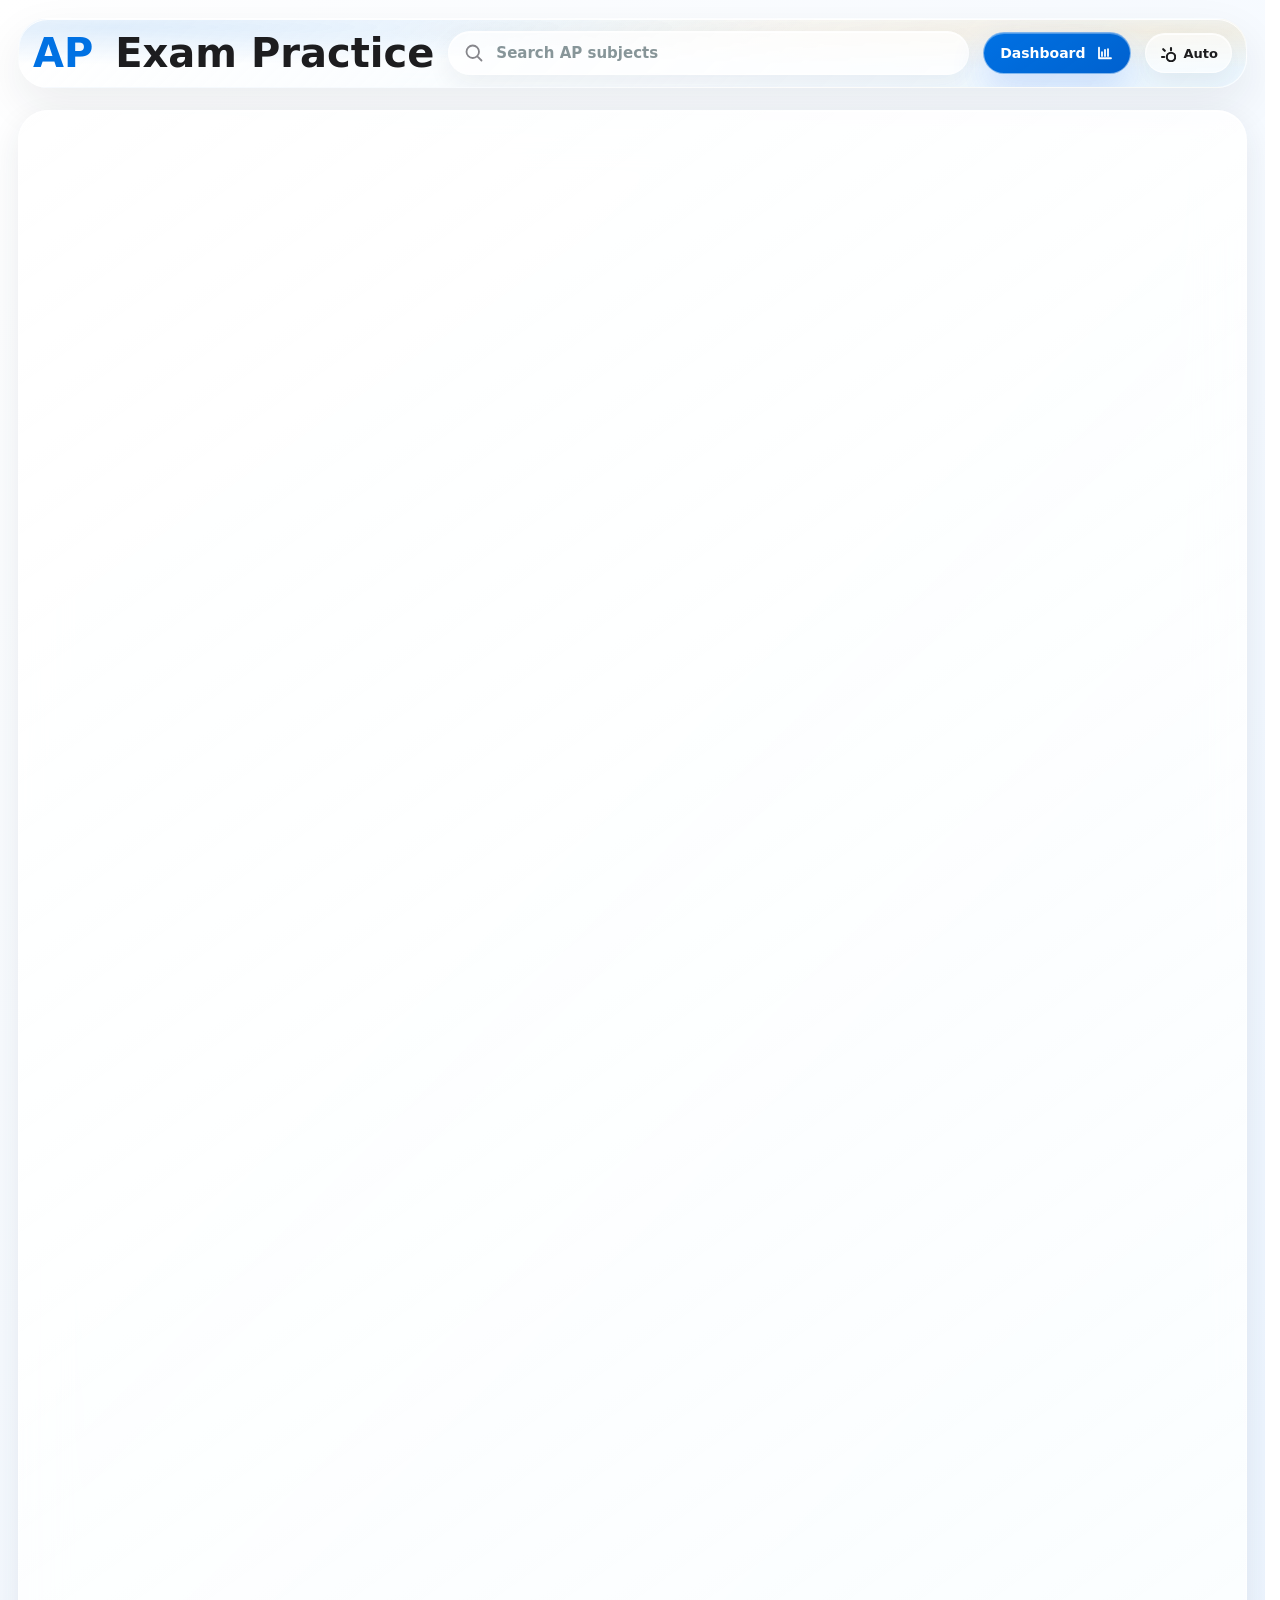
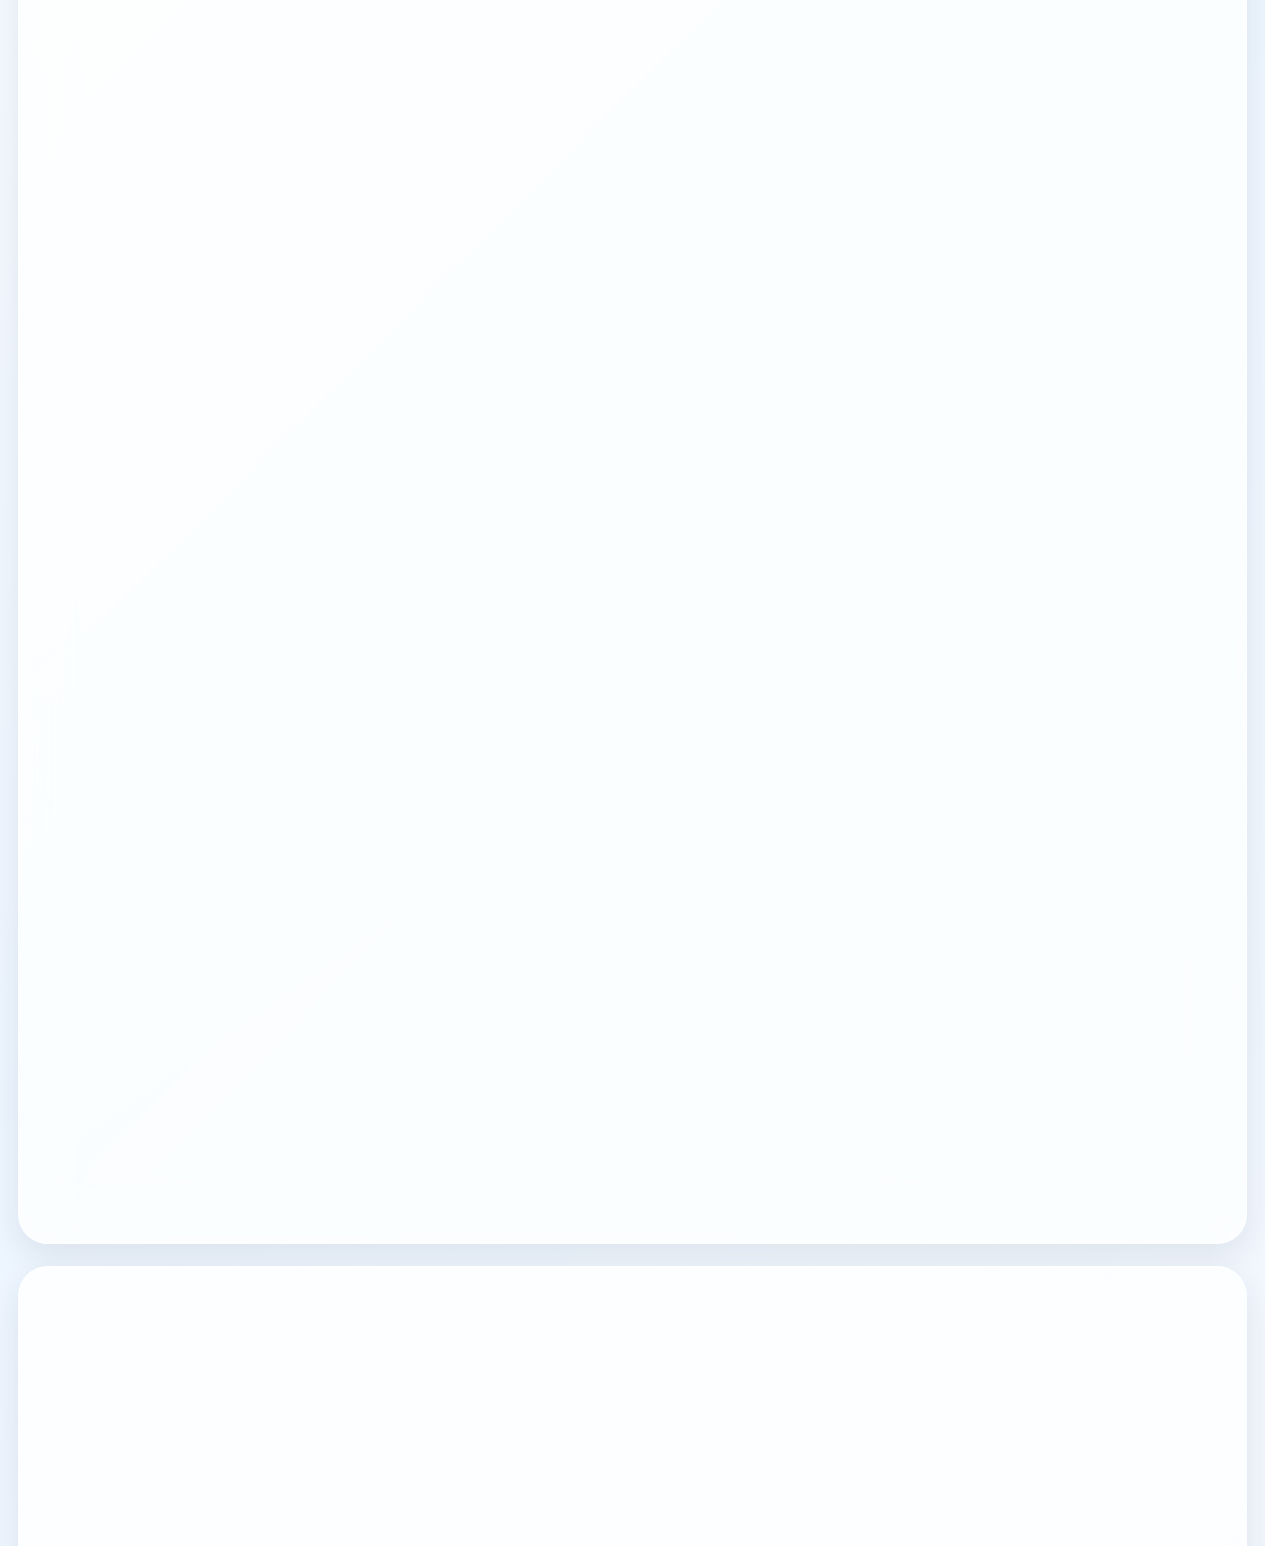
==== commit 64fb2391: "Move dashboard to dedicated page" ====
--- a/index.html
+++ b/index.html
@@ -26,6 +26,7 @@
             </div>
           </a>
           <div class="subject-search" role="search"><svg viewBox="0 0 24 24" aria-hidden="true"><path d="m21 21-4.35-4.35M10.5 18a7.5 7.5 0 1 1 0-15 7.5 7.5 0 0 1 0 15Z"/></svg><input id="subjectSearch" type="search" autocomplete="off" placeholder="Search AP subjects" aria-label="Search AP subjects"></div>
+          <a class="nav-cta text-button primary dashboard-nav-link" href="dashboard.html"><span>Dashboard</span><svg viewBox="0 0 24 24" aria-hidden="true"><path d="M4 19V5M4 19h16M8 16v-5M12 16V8M16 16v-9"/></svg></a>
         </nav>
 
         <section class="subject-panel" aria-labelledby="subjectTitle">
@@ -45,81 +46,6 @@
             </label>
           </div>
           <div class="subject-grid" id="subjectGrid" aria-label="AP subject options"></div>
-        </section>
-
-        <section class="study-dashboard-panel" aria-labelledby="studyDashboardTitle">
-          <div class="subject-heading dashboard-heading">
-            <div>
-              <h2 id="studyDashboardTitle">Study Dashboard</h2>
-            </div>
-          </div>
-          <div class="dashboard-hero-card">
-            <div class="dashboard-ring" id="dashboardRing" aria-label="Overall practice completion">
-              <strong id="dashboardRingValue">0%</strong>
-              <span>complete</span>
-            </div>
-            <div class="dashboard-hero-copy">
-              <span id="dashboardSubjectBadge">No subject selected</span>
-              <strong id="dashboardNextStep">Pick a subject to begin.</strong>
-              <em id="dashboardNextMeta">Your work saves in this browser.</em>
-              <div class="dashboard-hero-stats" aria-label="Dashboard overview">
-                <div>
-                  <span>Subject</span>
-                  <strong id="dashboardHeroSubject">--</strong>
-                </div>
-                <div>
-                  <span>Next</span>
-                  <strong id="dashboardHeroNext">MCQ</strong>
-                </div>
-                <div>
-                  <span>Review</span>
-                  <strong id="dashboardHeroReview">0 items</strong>
-                </div>
-              </div>
-              <div class="dashboard-progress-track" aria-hidden="true"><span id="dashboardOverallBar"></span></div>
-            </div>
-          </div>
-          <div class="dashboard-grid" aria-label="Study progress summary">
-            <div class="dashboard-card">
-              <span>MCQ</span>
-              <strong id="dashboardMcqProgress">0 / 0</strong>
-              <em id="dashboardMcqHint">Section I progress</em>
-            </div>
-            <div class="dashboard-card">
-              <span>FRQ</span>
-              <strong id="dashboardFrqProgress">0 / 0</strong>
-              <em id="dashboardFrqHint">Section II progress</em>
-            </div>
-            <div class="dashboard-card">
-              <span>Last Score</span>
-              <strong id="dashboardLastScore">--</strong>
-              <em id="dashboardLastScoreMeta">Submit a section to track scores.</em>
-            </div>
-            <div class="dashboard-card">
-              <span>Focus</span>
-              <strong id="dashboardFocus">All units</strong>
-              <em id="dashboardSubject">Select a subject</em>
-            </div>
-          </div>
-          <div class="dashboard-insights" aria-label="Dashboard insights">
-            <div class="dashboard-insight">
-              <span>Review Queue</span>
-              <strong id="dashboardReviewQueue">0 items</strong>
-              <em id="dashboardReviewHint">Flag or submit questions to build a review list.</em>
-            </div>
-            <div class="dashboard-insight">
-              <span>Needs Practice</span>
-              <strong id="dashboardWeakUnit">No data yet</strong>
-              <em id="dashboardWeakMeta">Weak units appear after a submitted section.</em>
-            </div>
-          </div>
-          <div class="score-history-card">
-            <div>
-              <span>History</span>
-              <strong>Recent attempts</strong>
-            </div>
-            <ol id="scoreHistoryList" aria-label="Recent score history"></ol>
-          </div>
         </section>
 
         <section class="home-info-panel" aria-labelledby="homeInfoTitle">
--- a/styles.css
+++ b/styles.css
@@ -351,6 +351,7 @@
   box-shadow:
     0 16px 34px rgba(47, 111, 237, 0.2),
     inset 0 1px 0 rgba(255, 255, 255, 0.3);
+  text-decoration: none;
 }
 
 .start-nav .nav-cta svg {
@@ -1126,8 +1127,8 @@
 
 .timeline-track {
   display: grid;
-  grid-template-columns: repeat(5, minmax(180px, 1fr));
-  gap: 10px;
+  grid-template-columns: 1fr;
+  gap: 12px;
 }
 
 .timeline-day {
@@ -1147,7 +1148,7 @@
 }
 
 .timeline-day.is-collapsed {
-  padding-bottom: 14px;
+  padding: 10px;
 }
 
 .timeline-day.is-today {
@@ -1174,6 +1175,7 @@
 }
 
 .timeline-day.is-collapsed::before {
+  display: none;
   bottom: 18px;
   opacity: 0.16;
 }
@@ -1183,13 +1185,17 @@
   z-index: 1;
   display: inline-flex;
   align-items: center;
-  gap: 8px;
-  width: fit-content;
-  padding: 7px 10px;
-  border: 0;
-  border-radius: 999px;
-  background: #0071e3;
-  color: #fff;
+  justify-content: space-between;
+  gap: 12px;
+  width: 100%;
+  min-height: 62px;
+  padding: 12px 14px;
+  border: 1px solid rgba(0, 113, 227, 0.14);
+  border-radius: var(--radius-lg);
+  background:
+    radial-gradient(ellipse at 92% 16%, rgba(255, 180, 80, 0.13), transparent 46%),
+    linear-gradient(135deg, rgba(255, 255, 255, 0.88), rgba(241, 248, 255, 0.72));
+  color: #0066cc;
   font: inherit;
   font-size: 12px;
   font-weight: 760;
@@ -1199,8 +1205,8 @@
 .timeline-date-toggle {
   cursor: pointer;
   box-shadow:
-    inset 0 1px 0 rgba(255, 255, 255, 0.26),
-    0 10px 22px rgba(0, 113, 227, 0.16);
+    inset 0 1px 0 rgba(255, 255, 255, 0.82),
+    0 12px 24px rgba(31, 42, 55, 0.06);
   transition: transform 180ms ease, box-shadow 180ms ease, background 180ms ease;
 }
 
@@ -1218,31 +1224,72 @@
 
 .timeline-date-toggle:hover,
 .timeline-date-toggle:focus-visible {
-  background: #0066cc;
+  border-color: rgba(0, 113, 227, 0.36);
+  background:
+    radial-gradient(ellipse at 92% 16%, rgba(255, 180, 80, 0.16), transparent 46%),
+    linear-gradient(135deg, rgba(255, 255, 255, 0.96), rgba(234, 246, 255, 0.9));
   box-shadow:
-    inset 0 1px 0 rgba(255, 255, 255, 0.3),
-    0 14px 30px rgba(0, 113, 227, 0.22);
+    inset 0 1px 0 rgba(255, 255, 255, 0.9),
+    0 16px 32px rgba(0, 113, 227, 0.12);
   transform: translateY(-1px);
+}
+
+.timeline-date-toggle[aria-expanded="true"] {
+  border-color: rgba(0, 113, 227, 0.28);
+  background:
+    radial-gradient(ellipse at 92% 16%, rgba(255, 180, 80, 0.14), transparent 46%),
+    linear-gradient(135deg, rgba(241, 248, 255, 0.96), rgba(255, 255, 255, 0.84));
 }
 
 .timeline-date-toggle[aria-expanded="true"]::after {
   transform: rotate(225deg) translate(-1px, -1px);
+}
+
+.timeline-date-main {
+  display: flex;
+  align-items: center;
+  gap: 9px;
+  min-width: 0;
+}
+
+.timeline-date-label {
+  overflow: hidden;
+  color: #1d1d1f;
+  font-size: 15px;
+  font-weight: 850;
+  line-height: 1.1;
+  text-overflow: ellipsis;
+  white-space: nowrap;
 }
 
 .timeline-count {
   padding: 3px 7px;
   border-radius: 999px;
-  background: rgba(255, 255, 255, 0.18);
-  color: rgba(255, 255, 255, 0.88);
+  background: rgba(0, 113, 227, 0.1);
+  color: #0066cc;
   font-size: 10px;
   font-weight: 780;
   letter-spacing: 0.02em;
 }
 
+.timeline-preview {
+  overflow: hidden;
+  min-width: 0;
+  color: #6e6e73;
+  font-size: 12px;
+  font-weight: 720;
+  line-height: 1.2;
+  text-align: right;
+  text-overflow: ellipsis;
+  white-space: nowrap;
+}
+
 .timeline-day-body {
   display: grid;
   gap: 10px;
+  margin-top: 10px;
   overflow: hidden;
+  animation: timelineBodyIn 180ms ease both;
 }
 
 .timeline-day.is-collapsed .timeline-day-body {
@@ -2908,7 +2955,7 @@
 
 @media (max-width: 1060px) {
   .timeline-track {
-    grid-template-columns: repeat(2, minmax(0, 1fr));
+    grid-template-columns: 1fr;
   }
 
   .deadline-row {
@@ -3423,6 +3470,18 @@
 
   50% {
     box-shadow: 0 18px 38px rgba(52, 199, 89, 0.18);
+  }
+}
+
+@keyframes timelineBodyIn {
+  from {
+    opacity: 0;
+    transform: translateY(-4px);
+  }
+
+  to {
+    opacity: 1;
+    transform: translateY(0);
   }
 }
 
@@ -4061,6 +4120,7 @@
 }
 
 html[data-theme="dark"] .start-nav,
+html[data-theme="dark"] .dashboard-command-header,
 html[data-theme="dark"] .subject-panel,
 html[data-theme="dark"] .home-info-panel,
 html[data-theme="dark"] .exam-timeline-panel,
@@ -4092,7 +4152,8 @@
 html[data-theme="dark"] .timeline-day,
 html[data-theme="dark"] .deadline-card,
 html[data-theme="dark"] .timeline-live-card,
-html[data-theme="dark"] .timeline-session {
+html[data-theme="dark"] .timeline-session,
+html[data-theme="dark"] .timeline-date-toggle {
   border-color: rgba(255, 255, 255, 0.13);
   background: linear-gradient(145deg, rgba(26, 35, 50, 0.76), rgba(14, 20, 31, 0.56)), rgba(9, 13, 20, 0.62);
   box-shadow: inset 0 1px 0 rgba(255, 255, 255, 0.11), 0 18px 48px rgba(0, 0, 0, 0.3);
@@ -4106,6 +4167,8 @@
 html[data-theme="dark"] #questionText,
 html[data-theme="dark"] .footer-brand-row strong,
 html[data-theme="dark"] .timeline-session strong,
+html[data-theme="dark"] .timeline-date-label,
+html[data-theme="dark"] .dashboard-plan-list li strong,
 html[data-theme="dark"] .timeline-live-card strong,
 html[data-theme="dark"] .choice-text {
   color: #f5f7fb !important;
@@ -4120,6 +4183,7 @@
 html[data-theme="dark"] .site-footer p,
 html[data-theme="dark"] .footer-brand-row span,
 html[data-theme="dark"] .deadline-card em,
+html[data-theme="dark"] .timeline-preview,
 html[data-theme="dark"] #modePopoutStatus,
 html[data-theme="dark"] .ready-dialog p {
   color: #b8bfcc;
@@ -4132,6 +4196,7 @@
 html[data-theme="dark"] .footer-links a,
 html[data-theme="dark"] .timeline-head a,
 html[data-theme="dark"] .deadline-card strong,
+html[data-theme="dark"] .dashboard-command-header h2,
 html[data-theme="dark"] .start-nav .home-wordmark h1 span {
   color: #8cc8ff;
 }
@@ -4139,6 +4204,7 @@
 html[data-theme="dark"] .theme-toggle,
 html[data-theme="dark"] .timezone-pill,
 html[data-theme="dark"] .timezone-picker,
+html[data-theme="dark"] .dashboard-control-bar label,
 html[data-theme="dark"] .subject-sort,
 html[data-theme="dark"] .footer-links a,
 html[data-theme="dark"] .timeline-head a,
@@ -4159,6 +4225,10 @@
   color: #8cc8ff;
 }
 
+html[data-theme="dark"] .dashboard-control-bar select {
+  color: #8cc8ff;
+}
+
 html[data-theme="dark"] .start-nav .subject-search input::placeholder,
 html[data-theme="dark"] .timeline-head span,
 html[data-theme="dark"] .deadline-card span,
@@ -4167,6 +4237,10 @@
 html[data-theme="dark"] .subject-card span,
 html[data-theme="dark"] .subject-card em,
 html[data-theme="dark"] .home-info-card span,
+html[data-theme="dark"] .dashboard-command-header span,
+html[data-theme="dark"] .dashboard-control-bar span,
+html[data-theme="dark"] .dashboard-action-card span,
+html[data-theme="dark"] .dashboard-panel-block span,
 html[data-theme="dark"] .status-item span,
 html[data-theme="dark"] .question-meta,
 html[data-theme="dark"] .review-kicker,
@@ -4193,6 +4267,11 @@
 
 html[data-theme="dark"] .timeline-session em {
   background: rgba(140, 200, 255, 0.12);
+  color: #8cc8ff;
+}
+
+html[data-theme="dark"] .timeline-count {
+  background: rgba(140, 200, 255, 0.13);
   color: #8cc8ff;
 }
 
@@ -4229,8 +4308,8 @@
 /* Final layout polish and performance passes */
 .start-nav {
   display: grid;
-  grid-template-columns: minmax(max-content, auto) minmax(260px, 1fr) auto;
-  grid-template-areas: "brand search theme";
+  grid-template-columns: minmax(max-content, auto) minmax(240px, 1fr) auto auto;
+  grid-template-areas: "brand search dashboard theme";
   align-items: center;
   gap: 12px 14px;
   min-height: 74px;
@@ -4283,6 +4362,14 @@
   white-space: nowrap;
 }
 
+.start-nav .dashboard-nav-link {
+  grid-area: dashboard;
+  min-width: 0;
+  min-height: 42px;
+  padding: 0 16px;
+  white-space: nowrap;
+}
+
 .topbar {
   min-height: 62px;
   gap: 10px;
@@ -4383,6 +4470,8 @@
 }
 
 .subject-panel,
+.dashboard-command-header,
+.study-dashboard-panel,
 .home-info-panel,
 .exam-timeline-panel,
 .path-hero,
@@ -4420,7 +4509,8 @@
     grid-template-columns: minmax(0, 1fr) auto;
     grid-template-areas:
       "brand theme"
-      "search search";
+      "search search"
+      "dashboard dashboard";
     gap: 10px 12px;
     min-height: 0;
     padding: 12px;
@@ -4440,6 +4530,12 @@
     align-self: center;
     justify-self: end;
     min-height: 40px;
+  }
+
+  .start-nav .dashboard-nav-link {
+    justify-self: start;
+    width: auto;
+    min-width: 148px;
   }
 
   .topbar {
@@ -4514,6 +4610,7 @@
 /* Radius system */
 .start-nav,
 .topbar,
+.dashboard-command-header,
 .subject-panel,
 .home-info-panel,
 .exam-timeline-panel,
@@ -4537,6 +4634,10 @@
 
 .subject-card,
 .home-info-card,
+.dashboard-action-card,
+.dashboard-intel-card,
+.dashboard-panel-block,
+.dashboard-plan-list li,
 .timeline-live-card,
 .timeline-day,
 .deadline-card,
@@ -4573,7 +4674,6 @@
 .timezone-picker,
 .timeline-filter,
 .timezone-pill,
-.timeline-date,
 .timeline-session em,
 .timeline-head a,
 .footer-links a,
@@ -4625,6 +4725,262 @@
   box-shadow: inset 0 1px 0 rgba(255, 255, 255, 0.92), var(--shadow-soft);
   backdrop-filter: blur(24px) saturate(170%);
   -webkit-backdrop-filter: blur(24px) saturate(170%);
+}
+
+.dashboard-page {
+  display: grid;
+  gap: 18px;
+}
+
+.dashboard-command-header {
+  display: grid;
+  grid-template-columns: minmax(0, 1fr) minmax(320px, 0.78fr);
+  gap: 18px;
+  align-items: end;
+  padding: clamp(22px, 3vw, 34px);
+  border: 1px solid rgba(255, 255, 255, 0.62);
+  border-radius: var(--radius-xl);
+  background:
+    radial-gradient(ellipse at 10% 10%, rgba(0, 113, 227, 0.12), transparent 44%),
+    radial-gradient(ellipse at 90% 16%, rgba(255, 180, 80, 0.13), transparent 44%),
+    linear-gradient(145deg, rgba(255, 255, 255, 0.88), rgba(246, 251, 255, 0.62));
+  box-shadow: inset 0 1px 0 rgba(255, 255, 255, 0.92), var(--shadow-soft);
+}
+
+.dashboard-command-header > div:first-child {
+  display: grid;
+  gap: 8px;
+}
+
+.dashboard-command-header span,
+.dashboard-control-bar span,
+.dashboard-action-card span,
+.dashboard-panel-block span {
+  color: #86868b;
+  font-size: 12px;
+  font-weight: 820;
+  letter-spacing: 0.08em;
+  text-transform: uppercase;
+}
+
+.dashboard-command-header h2 {
+  max-width: 780px;
+  font-size: clamp(34px, 5vw, 62px);
+  line-height: 0.98;
+}
+
+.dashboard-control-bar {
+  display: grid;
+  grid-template-columns: repeat(2, minmax(0, 1fr));
+  gap: 10px;
+}
+
+.dashboard-control-bar label {
+  display: grid;
+  gap: 8px;
+  min-width: 0;
+  padding: 12px;
+  border: 1px solid rgba(0, 113, 227, 0.12);
+  border-radius: var(--radius-lg);
+  background: rgba(255, 255, 255, 0.66);
+  box-shadow: inset 0 1px 0 rgba(255, 255, 255, 0.82);
+}
+
+.dashboard-control-bar select {
+  width: 100%;
+  min-height: 38px;
+  border: 0;
+  outline: 0;
+  background: transparent;
+  color: #0066cc;
+  font: inherit;
+  font-weight: 780;
+}
+
+.dashboard-pro-panel {
+  gap: 18px;
+}
+
+.dashboard-hero-card-pro {
+  grid-template-columns: 132px 1fr;
+  padding: clamp(18px, 2.4vw, 26px);
+}
+
+.dashboard-hero-card-pro .dashboard-ring {
+  width: 118px;
+}
+
+.dashboard-hero-card-pro .dashboard-hero-stats {
+  grid-template-columns: repeat(4, minmax(0, 1fr));
+}
+
+.dashboard-action-strip {
+  display: grid;
+  grid-template-columns: repeat(3, minmax(0, 1fr));
+  gap: 10px;
+}
+
+.dashboard-action-card {
+  display: grid;
+  gap: 8px;
+  min-height: 92px;
+  padding: 16px;
+  border: 1px solid rgba(0, 113, 227, 0.12);
+  border-radius: var(--radius-lg);
+  background:
+    radial-gradient(ellipse at 92% 12%, rgba(255, 180, 80, 0.12), transparent 46%),
+    rgba(255, 255, 255, 0.66);
+  color: inherit;
+  text-decoration: none;
+  box-shadow: inset 0 1px 0 rgba(255, 255, 255, 0.84);
+  transition: border-color 160ms ease, box-shadow 160ms ease, transform 160ms ease;
+}
+
+.dashboard-action-card:hover,
+.dashboard-action-card:focus-visible {
+  border-color: rgba(0, 113, 227, 0.32);
+  box-shadow: 0 16px 34px rgba(0, 113, 227, 0.12);
+  transform: translateY(-2px);
+}
+
+.dashboard-action-card strong {
+  color: #0066cc;
+  font-size: clamp(17px, 2vw, 22px);
+  line-height: 1.1;
+}
+
+.dashboard-intel-grid {
+  display: grid;
+  grid-template-columns: minmax(240px, 1.25fr) repeat(3, minmax(160px, 1fr));
+  gap: 10px;
+}
+
+.dashboard-intel-card {
+  display: grid;
+  align-content: start;
+  gap: 8px;
+  min-height: 118px;
+  padding: 16px;
+  border: 1px solid rgba(0, 113, 227, 0.11);
+  border-radius: var(--radius-lg);
+  background:
+    radial-gradient(ellipse at 92% 12%, rgba(90, 200, 250, 0.12), transparent 46%),
+    rgba(255, 255, 255, 0.66);
+  box-shadow: inset 0 1px 0 rgba(255, 255, 255, 0.82);
+}
+
+.dashboard-intel-card-wide {
+  background:
+    radial-gradient(ellipse at 8% 8%, rgba(0, 113, 227, 0.12), transparent 46%),
+    radial-gradient(ellipse at 94% 16%, rgba(255, 180, 80, 0.14), transparent 42%),
+    rgba(255, 255, 255, 0.68);
+}
+
+.dashboard-intel-card span {
+  color: #86868b;
+  font-size: 12px;
+  font-weight: 820;
+  letter-spacing: 0.08em;
+  text-transform: uppercase;
+}
+
+.dashboard-intel-card strong {
+  color: #0066cc;
+  font-size: clamp(19px, 2.4vw, 28px);
+  line-height: 1.1;
+}
+
+.dashboard-intel-card em {
+  color: #6e6e73;
+  font-style: normal;
+  line-height: 1.35;
+}
+
+.dashboard-kpi-grid {
+  grid-template-columns: repeat(auto-fit, minmax(170px, 1fr));
+}
+
+.dashboard-pro-grid {
+  display: grid;
+  grid-template-columns: minmax(0, 1.2fr) minmax(280px, 0.8fr);
+  gap: 10px;
+}
+
+.dashboard-panel-block {
+  display: grid;
+  gap: 14px;
+  min-height: 196px;
+  padding: 18px;
+  border: 1px solid rgba(0, 113, 227, 0.11);
+  border-radius: var(--radius-lg);
+  background: rgba(255, 255, 255, 0.66);
+  box-shadow: inset 0 1px 0 rgba(255, 255, 255, 0.78);
+}
+
+.dashboard-panel-block > div {
+  display: grid;
+  gap: 6px;
+  align-content: start;
+}
+
+.dashboard-panel-block strong {
+  color: #0066cc;
+  font-size: clamp(19px, 2.4vw, 26px);
+  line-height: 1.12;
+}
+
+.dashboard-panel-block em {
+  color: #6e6e73;
+  font-style: normal;
+  line-height: 1.35;
+}
+
+.dashboard-plan-list {
+  display: grid;
+  grid-template-columns: repeat(2, minmax(0, 1fr));
+  gap: 10px;
+  margin: 0;
+  padding: 0;
+  list-style: none;
+}
+
+.dashboard-plan-list li {
+  display: grid;
+  grid-template-columns: auto 1fr;
+  gap: 10px;
+  align-items: center;
+  min-height: 62px;
+  padding: 12px;
+  border: 1px solid rgba(0, 113, 227, 0.1);
+  border-radius: var(--radius-md);
+  background: rgba(255, 255, 255, 0.58);
+}
+
+.dashboard-plan-list li span {
+  display: inline-grid;
+  place-items: center;
+  width: 28px;
+  height: 28px;
+  border-radius: 50%;
+  background: #0071e3;
+  color: #fff;
+  font-size: 13px;
+  font-weight: 850;
+  letter-spacing: 0;
+}
+
+.dashboard-plan-list li strong {
+  color: #1d1d1f;
+  font-size: 15px;
+  line-height: 1.2;
+}
+
+.dashboard-history-card {
+  grid-template-columns: minmax(180px, 0.24fr) 1fr;
+}
+
+.dashboard-resources {
+  margin-top: 0;
 }
 
 .small-pill {
@@ -5069,6 +5425,10 @@
 html[data-theme="dark"] .dashboard-hero-card,
 html[data-theme="dark"] .dashboard-card,
 html[data-theme="dark"] .dashboard-insight,
+html[data-theme="dark"] .dashboard-action-card,
+html[data-theme="dark"] .dashboard-intel-card,
+html[data-theme="dark"] .dashboard-panel-block,
+html[data-theme="dark"] .dashboard-plan-list li,
 html[data-theme="dark"] .score-history-card,
 html[data-theme="dark"] .score-history-card li,
 html[data-theme="dark"] .dashboard-hero-stats div,
@@ -5110,6 +5470,9 @@
 
 html[data-theme="dark"] .dashboard-card strong,
 html[data-theme="dark"] .dashboard-insight strong,
+html[data-theme="dark"] .dashboard-action-card strong,
+html[data-theme="dark"] .dashboard-intel-card strong,
+html[data-theme="dark"] .dashboard-panel-block strong,
 html[data-theme="dark"] .dashboard-ring strong,
 html[data-theme="dark"] .dashboard-hero-copy > span,
 html[data-theme="dark"] .dashboard-hero-stats strong,
@@ -5124,6 +5487,8 @@
 
 html[data-theme="dark"] .dashboard-card em,
 html[data-theme="dark"] .dashboard-insight em,
+html[data-theme="dark"] .dashboard-intel-card em,
+html[data-theme="dark"] .dashboard-panel-block em,
 html[data-theme="dark"] .score-history-card li span,
 html[data-theme="dark"] .choice-explanation,
 html[data-theme="dark"] .empty-copy,
@@ -5131,7 +5496,88 @@
   color: #b8bfcc;
 }
 
+html[data-theme="dark"] .mode-popout-card {
+  border-color: rgba(140, 200, 255, 0.28);
+  background:
+    radial-gradient(ellipse at 10% 6%, rgba(10, 132, 255, 0.28), transparent 42%),
+    radial-gradient(ellipse at 92% 12%, rgba(255, 180, 80, 0.12), transparent 44%),
+    linear-gradient(145deg, rgba(20, 32, 50, 0.94), rgba(8, 13, 22, 0.9)),
+    rgba(8, 13, 22, 0.92);
+  box-shadow:
+    inset 0 1px 0 rgba(255, 255, 255, 0.14),
+    0 34px 90px rgba(0, 0, 0, 0.56);
+}
+
+html[data-theme="dark"] .mode-popout-head h2 {
+  color: #f5f7fb !important;
+}
+
+html[data-theme="dark"] .mode-popout-head span,
+html[data-theme="dark"] .mode-title,
+html[data-theme="dark"] .mode-popout .unit-picker span,
+html[data-theme="dark"] .dashboard-intel-card span {
+  color: #9aa7b8;
+}
+
+html[data-theme="dark"] #modePopoutStatus,
+html[data-theme="dark"] .mode-card span:last-child {
+  color: #d6deea;
+}
+
+html[data-theme="dark"] .mode-close {
+  border-color: rgba(140, 200, 255, 0.22);
+  background: rgba(255, 255, 255, 0.08);
+  color: #8cc8ff;
+}
+
+html[data-theme="dark"] .mode-close:hover {
+  border-color: rgba(140, 200, 255, 0.44);
+  background: rgba(255, 255, 255, 0.12);
+}
+
+html[data-theme="dark"] .mode-popout .mode-card,
+html[data-theme="dark"] .mode-popout .unit-picker,
+html[data-theme="dark"] .mode-popout .official-subject-links a {
+  border-color: rgba(140, 200, 255, 0.16);
+  background:
+    linear-gradient(145deg, rgba(32, 47, 70, 0.82), rgba(13, 21, 34, 0.76)),
+    rgba(255, 255, 255, 0.06);
+  box-shadow:
+    inset 0 1px 0 rgba(255, 255, 255, 0.1),
+    0 16px 34px rgba(0, 0, 0, 0.28);
+}
+
+html[data-theme="dark"] .mode-popout .mode-card:hover,
+html[data-theme="dark"] .mode-popout .mode-card:focus-visible,
+html[data-theme="dark"] .mode-popout .mode-card.is-selected {
+  border-color: rgba(140, 200, 255, 0.42);
+  background:
+    radial-gradient(ellipse at 88% 14%, rgba(10, 132, 255, 0.26), transparent 44%),
+    linear-gradient(145deg, rgba(37, 57, 84, 0.92), rgba(16, 27, 44, 0.86));
+  box-shadow:
+    inset 0 1px 0 rgba(255, 255, 255, 0.14),
+    0 20px 44px rgba(0, 0, 0, 0.34);
+}
+
+html[data-theme="dark"] .mode-popout .mode-card strong,
+html[data-theme="dark"] .mode-popout .official-subject-links a,
+html[data-theme="dark"] .mode-popout .unit-picker select {
+  color: #8cc8ff;
+}
+
 @media (max-width: 920px) {
+  .dashboard-command-header,
+  .dashboard-pro-grid,
+  .dashboard-history-card {
+    grid-template-columns: 1fr;
+  }
+
+  .dashboard-action-strip,
+  .dashboard-intel-grid,
+  .dashboard-hero-card-pro .dashboard-hero-stats {
+    grid-template-columns: repeat(2, minmax(0, 1fr));
+  }
+
   .dashboard-grid,
   .dashboard-insights,
   .score-history-card ol {
@@ -5144,6 +5590,14 @@
 }
 
 @media (max-width: 760px) {
+  .dashboard-control-bar,
+  .dashboard-action-strip,
+  .dashboard-intel-grid,
+  .dashboard-hero-card-pro .dashboard-hero-stats,
+  .dashboard-plan-list {
+    grid-template-columns: 1fr;
+  }
+
   .dashboard-heading {
     align-items: stretch;
     display: grid;
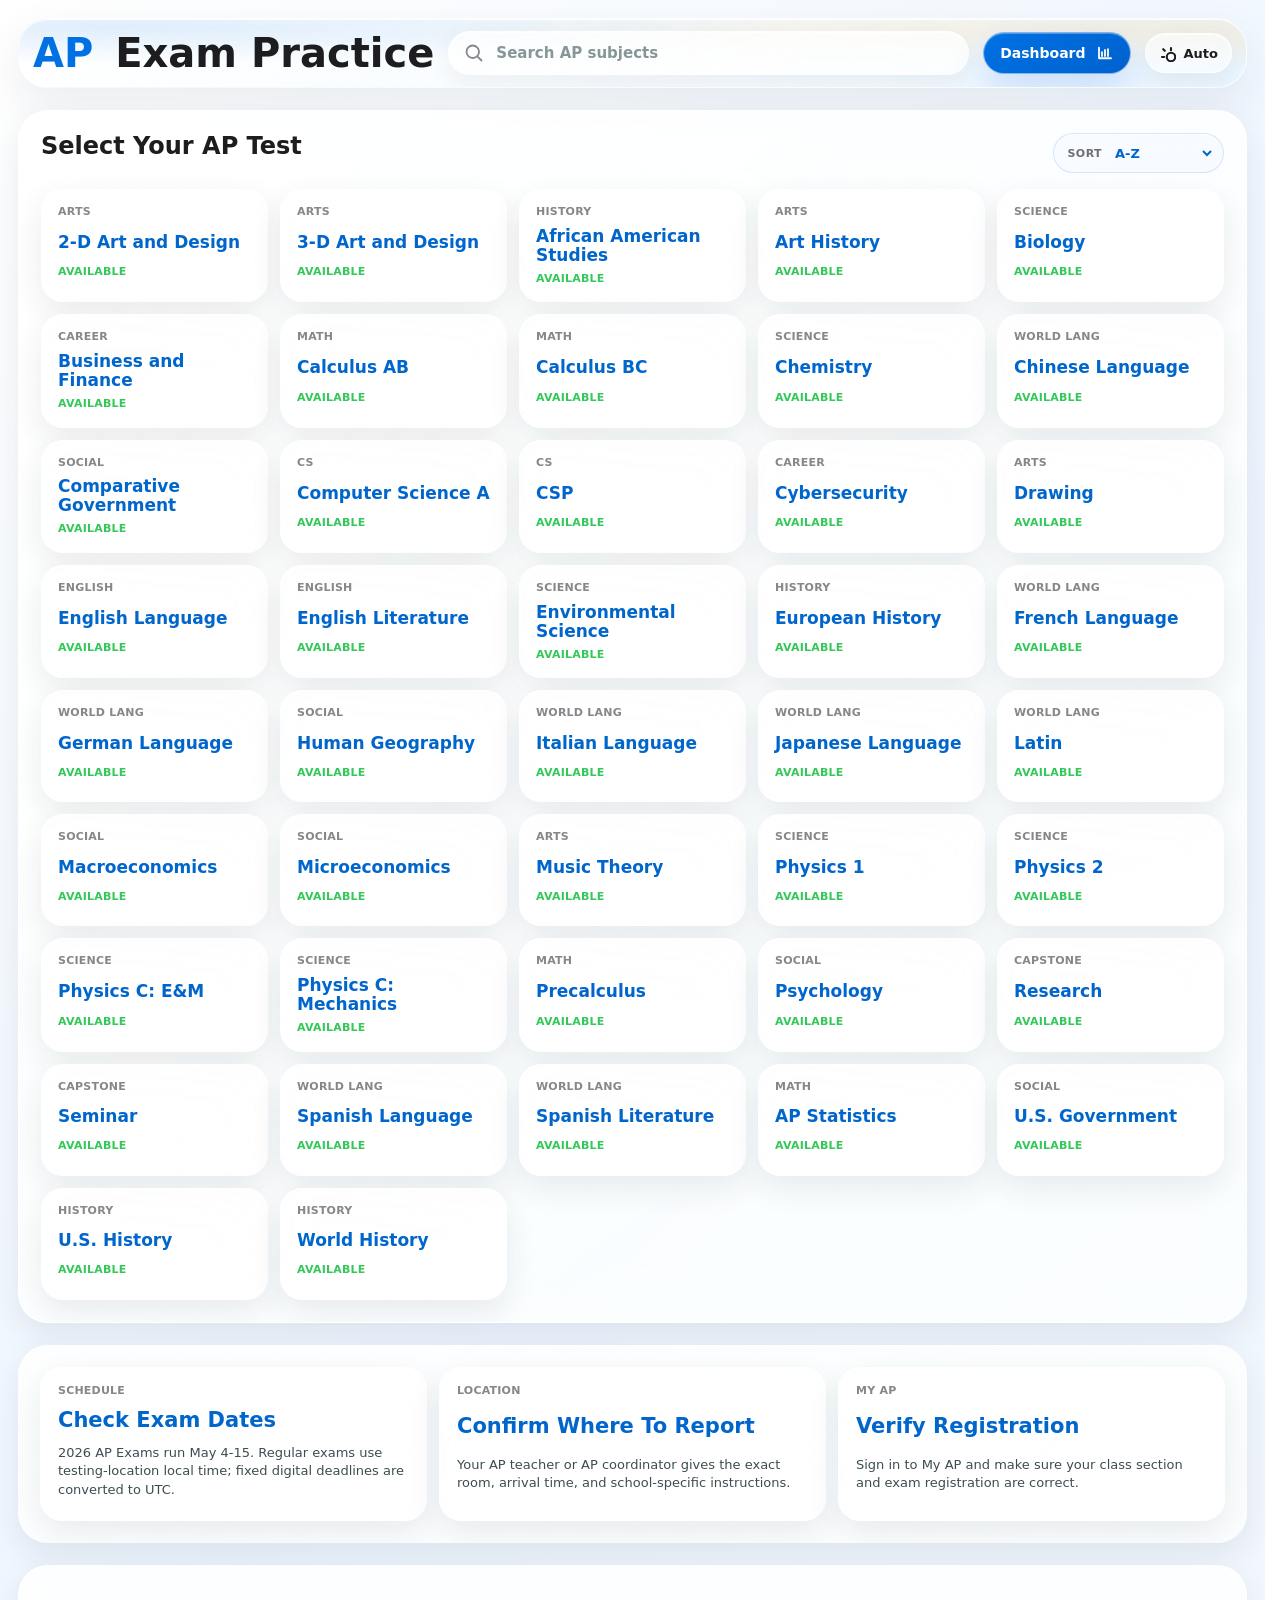
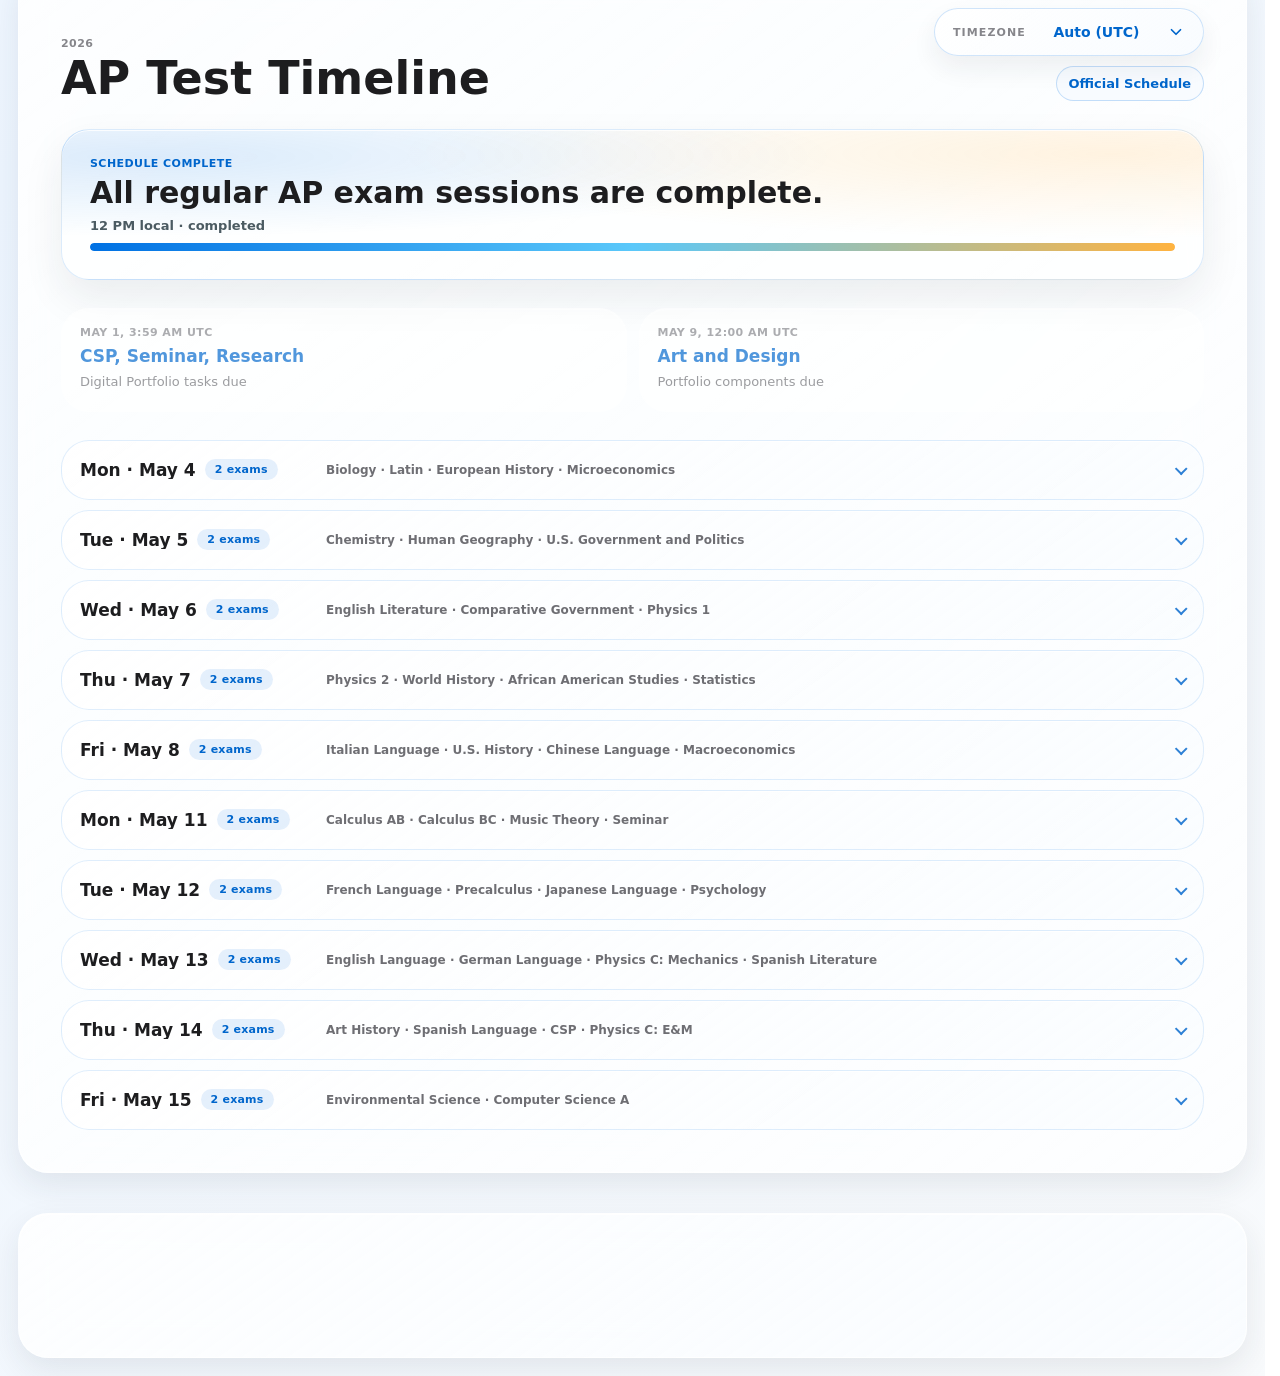
==== commit bb4443c3: "Polish timeline controls and dashboard density" ====
--- a/index.html
+++ b/index.html
@@ -76,9 +76,9 @@
               <h2 id="examTimelineTitle">AP Test Timeline</h2>
             </div>
             <div class="timeline-actions">
-              <label class="timezone-picker" for="timelineTimezoneSelect">
+              <div class="timezone-picker" id="timelineTimezonePicker">
                 <span id="timelineTimezone">Timezone</span>
-                <select id="timelineTimezoneSelect" aria-label="Timeline timezone">
+                <select id="timelineTimezoneSelect" aria-label="Timeline timezone" hidden>
                   <option value="auto">Auto</option>
                   <option value="America/New_York">Eastern</option>
                   <option value="America/Chicago">Central</option>
@@ -90,7 +90,7 @@
                   <option value="Europe/London">London</option>
                   <option value="UTC">UTC</option>
                 </select>
-              </label>
+              </div>
               <a href="https://apstudents.collegeboard.org/exam-dates" target="_blank" rel="noreferrer">Official Schedule</a>
             </div>
           </div>
@@ -99,12 +99,6 @@
             <strong id="timelineNextTitle">Finding the next AP exam...</strong>
             <em id="timelineCountdown">Using your device time.</em>
             <div class="timeline-progress" aria-hidden="true"><span id="timelineProgressFill"></span></div>
-          </div>
-          <div class="timeline-controls" aria-label="Timeline filters">
-            <button class="timeline-filter is-active" type="button" data-timeline-filter="all">All</button>
-            <button class="timeline-filter" type="button" data-timeline-filter="upcoming">Upcoming</button>
-            <button class="timeline-filter" type="button" data-timeline-filter="today">Today</button>
-            <button class="timeline-filter" type="button" data-timeline-filter="completed">Done</button>
           </div>
           <div class="deadline-row" aria-label="AP Digital Portfolio deadlines">
             <div class="deadline-card">
--- a/styles.css
+++ b/styles.css
@@ -1129,6 +1129,7 @@
   display: grid;
   grid-template-columns: 1fr;
   gap: 12px;
+  overflow: hidden;
 }
 
 .timeline-day {
@@ -1138,6 +1139,7 @@
   gap: 10px;
   min-height: 0;
   padding: 14px;
+  overflow: hidden;
   border: 1px solid rgba(255, 255, 255, 0.7);
   border-radius: var(--radius);
   background:
@@ -1183,9 +1185,9 @@
 .timeline-date {
   position: relative;
   z-index: 1;
-  display: inline-flex;
+  display: grid;
+  grid-template-columns: minmax(170px, auto) minmax(0, 1fr) auto;
   align-items: center;
-  justify-content: space-between;
   gap: 12px;
   width: 100%;
   min-height: 62px;
@@ -4535,7 +4537,130 @@
   .start-nav .dashboard-nav-link {
     justify-self: start;
     width: auto;
-    min-width: 148px;
+    min-width: 0;
+    min-height: 40px;
+    padding: 0 14px;
+    border-color: rgba(0, 113, 227, 0.16);
+    background:
+      linear-gradient(145deg, rgba(255, 255, 255, 0.78), rgba(245, 250, 255, 0.58)),
+      rgba(255, 255, 255, 0.56);
+    color: #0066cc;
+    box-shadow:
+      inset 0 1px 0 rgba(255, 255, 255, 0.86),
+      0 10px 24px rgba(31, 42, 55, 0.06);
+    font-size: 14px;
+  }
+
+  .start-nav .dashboard-nav-link svg {
+    width: 15px;
+    height: 15px;
+  }
+
+  html[data-theme="dark"] .start-nav .dashboard-nav-link {
+    border-color: rgba(142, 205, 255, 0.2);
+    background:
+      linear-gradient(145deg, rgba(255, 255, 255, 0.12), rgba(255, 255, 255, 0.06)),
+      rgba(8, 18, 32, 0.62);
+    color: #8cc8ff;
+    box-shadow:
+      inset 0 1px 0 rgba(255, 255, 255, 0.1),
+      0 10px 24px rgba(0, 0, 0, 0.16);
+  }
+
+  .exam-timeline-panel {
+    padding: 16px;
+  }
+
+  .timeline-track {
+    gap: 10px;
+  }
+
+  .timeline-day {
+    gap: 8px;
+    padding: 8px;
+    border-radius: var(--radius-lg);
+  }
+
+  .timeline-day::before {
+    display: none;
+  }
+
+  .timeline-day.is-collapsed {
+    padding: 6px;
+  }
+
+  .timeline-date {
+    grid-template-columns: minmax(0, 1fr) auto;
+    gap: 7px 10px;
+    min-height: 0;
+    padding: 11px 12px;
+    border-radius: var(--radius-md);
+  }
+
+  .timeline-date-main {
+    grid-column: 1;
+    flex-wrap: wrap;
+    gap: 6px;
+  }
+
+  .timeline-date-label {
+    overflow: visible;
+    font-size: 16px;
+    text-overflow: clip;
+    white-space: normal;
+  }
+
+  .timeline-count {
+    flex: 0 0 auto;
+  }
+
+  .timeline-date-toggle::after {
+    grid-column: 2;
+    grid-row: 1;
+    align-self: center;
+    margin-left: 0;
+  }
+
+  .timeline-preview {
+    grid-column: 1 / -1;
+    display: -webkit-box;
+    overflow: hidden;
+    font-size: 12px;
+    line-height: 1.35;
+    text-align: left;
+    text-overflow: clip;
+    white-space: normal;
+    -webkit-box-orient: vertical;
+    -webkit-line-clamp: 2;
+  }
+
+  .timeline-date-toggle[aria-expanded="true"] .timeline-preview {
+    display: none;
+  }
+
+  .timeline-day-body {
+    gap: 8px;
+    margin-top: 6px;
+  }
+
+  .timeline-session {
+    min-height: 0;
+    margin-left: 0;
+    padding: 12px;
+    border-radius: var(--radius-md);
+  }
+
+  .timeline-session strong {
+    font-size: 13px;
+  }
+
+  .timeline-controls {
+    display: grid;
+    grid-template-columns: repeat(2, minmax(0, 1fr));
+  }
+
+  .timeline-filter {
+    width: 100%;
   }
 
   .topbar {
@@ -5565,6 +5690,108 @@
   color: #8cc8ff;
 }
 
+/* Dashboard spacing and dark-mode refinements */
+.app-shell:has(.dashboard-page) {
+  padding: clamp(22px, 3vw, 34px);
+}
+
+.app-shell:has(.dashboard-page) .topbar {
+  gap: 18px;
+  padding: clamp(18px, 2.4vw, 26px);
+}
+
+.dashboard-page {
+  gap: clamp(24px, 3vw, 36px);
+}
+
+.dashboard-page .dashboard-command-header {
+  gap: clamp(24px, 3vw, 36px);
+  padding: clamp(34px, 5vw, 58px);
+}
+
+.dashboard-page .study-dashboard-panel {
+  gap: clamp(22px, 3vw, 34px);
+  padding: clamp(30px, 4.5vw, 52px);
+}
+
+.dashboard-page .dashboard-control-bar label {
+  padding: clamp(18px, 2.4vw, 26px);
+}
+
+.dashboard-page .dashboard-hero-card {
+  gap: clamp(24px, 3.5vw, 42px);
+  padding: clamp(26px, 4vw, 44px);
+}
+
+.dashboard-page .dashboard-action-card,
+.dashboard-page .dashboard-intel-card,
+.dashboard-page .dashboard-card,
+.dashboard-page .dashboard-panel-block,
+.dashboard-page .score-history-card {
+  padding: clamp(20px, 2.8vw, 32px);
+}
+
+.dashboard-page .docs-section {
+  padding: clamp(30px, 4vw, 46px);
+}
+
+html[data-theme="dark"] .docs-grid a {
+  border-color: rgba(255, 255, 255, 0.13);
+  background:
+    linear-gradient(145deg, rgba(255, 255, 255, 0.1), rgba(255, 255, 255, 0.045)),
+    rgba(16, 24, 38, 0.72);
+  color: #dbe7f7;
+  box-shadow:
+    inset 0 1px 0 rgba(255, 255, 255, 0.1),
+    0 14px 30px rgba(0, 0, 0, 0.16);
+}
+
+html[data-theme="dark"] .docs-grid a:hover,
+html[data-theme="dark"] .docs-grid a:focus-visible {
+  border-color: rgba(140, 200, 255, 0.42);
+  background:
+    radial-gradient(ellipse at 88% 12%, rgba(10, 132, 255, 0.18), transparent 48%),
+    linear-gradient(145deg, rgba(34, 52, 78, 0.82), rgba(18, 27, 42, 0.74));
+  color: #ffffff;
+}
+
+html[data-theme="dark"] .exam-note {
+  border-color: rgba(140, 200, 255, 0.24);
+  background:
+    radial-gradient(ellipse at 92% 18%, rgba(10, 132, 255, 0.16), transparent 52%),
+    linear-gradient(145deg, rgba(23, 34, 50, 0.88), rgba(12, 19, 31, 0.78));
+  color: #dbe7f7;
+  box-shadow:
+    inset 0 1px 0 rgba(255, 255, 255, 0.1),
+    0 16px 34px rgba(0, 0, 0, 0.18);
+}
+
+html[data-theme="dark"] .choice-letter {
+  background: rgba(255, 255, 255, 0.08);
+  color: #8cc8ff;
+}
+
+html[data-theme="dark"] .choice.selected {
+  border-color: rgba(10, 132, 255, 0.78);
+  background:
+    radial-gradient(ellipse at 12% 20%, rgba(10, 132, 255, 0.22), transparent 42%),
+    linear-gradient(145deg, rgba(20, 47, 78, 0.78), rgba(11, 18, 30, 0.72)),
+    rgba(10, 23, 42, 0.86);
+  box-shadow:
+    inset 0 0 0 1px rgba(140, 200, 255, 0.34),
+    inset 0 1px 0 rgba(255, 255, 255, 0.14),
+    0 16px 36px rgba(10, 132, 255, 0.2);
+}
+
+html[data-theme="dark"] .choice.selected .choice-letter {
+  background: linear-gradient(145deg, #0071e3, #5ac8fa);
+  color: #ffffff;
+}
+
+html[data-theme="dark"] .choice.selected .choice-text {
+  color: #ffffff !important;
+}
+
 @media (max-width: 920px) {
   .dashboard-command-header,
   .dashboard-pro-grid,
@@ -5590,6 +5817,43 @@
 }
 
 @media (max-width: 760px) {
+  .app-shell:has(.dashboard-page) {
+    padding: 16px;
+  }
+
+  .app-shell:has(.dashboard-page) .topbar {
+    gap: 12px;
+    padding: 14px;
+  }
+
+  .dashboard-page {
+    gap: 18px;
+  }
+
+  .dashboard-page .dashboard-command-header,
+  .dashboard-page .study-dashboard-panel,
+  .dashboard-page .docs-section {
+    padding: 24px;
+  }
+
+  .dashboard-page .dashboard-command-header {
+    gap: 18px;
+  }
+
+  .dashboard-page .dashboard-command-header h2 {
+    font-size: clamp(34px, 10vw, 46px);
+  }
+
+  .dashboard-page .dashboard-control-bar label,
+  .dashboard-page .dashboard-hero-card,
+  .dashboard-page .dashboard-action-card,
+  .dashboard-page .dashboard-intel-card,
+  .dashboard-page .dashboard-card,
+  .dashboard-page .dashboard-panel-block,
+  .dashboard-page .score-history-card {
+    padding: 20px;
+  }
+
   .dashboard-control-bar,
   .dashboard-action-strip,
   .dashboard-intel-grid,
@@ -5633,6 +5897,804 @@
   .unit-picker {
     align-items: stretch;
     display: grid;
+  }
+}
+
+/* Timeline and dashboard command-center polish */
+.app-shell:has(.dashboard-page) .topbar {
+  margin-bottom: clamp(18px, 2.4vw, 30px);
+}
+
+.exam-timeline-panel {
+  gap: clamp(18px, 2.6vw, 28px);
+  padding: clamp(24px, 4vw, 42px);
+  border-radius: var(--radius-xl);
+}
+
+.timeline-head {
+  display: grid;
+  grid-template-columns: minmax(0, 1fr) auto;
+  align-items: end;
+  gap: 18px;
+}
+
+.timeline-actions {
+  display: flex;
+  align-items: center;
+  justify-content: flex-end;
+  flex-wrap: wrap;
+  gap: 10px;
+}
+
+.timezone-picker {
+  display: grid;
+  grid-template-columns: auto minmax(150px, 220px);
+  align-items: center;
+  min-height: 46px;
+  padding: 0 12px 0 16px;
+  border-color: rgba(0, 113, 227, 0.18);
+  background:
+    linear-gradient(145deg, rgba(255, 255, 255, 0.82), rgba(245, 250, 255, 0.62)),
+    rgba(255, 255, 255, 0.62);
+  box-shadow:
+    inset 0 1px 0 rgba(255, 255, 255, 0.86),
+    0 10px 24px rgba(31, 42, 55, 0.06);
+}
+
+.timezone-picker select {
+  width: 100%;
+  max-width: none;
+  min-width: 0;
+  overflow: hidden;
+  padding-right: 4px;
+  text-overflow: ellipsis;
+  white-space: nowrap;
+}
+
+.timeline-live-card {
+  padding: clamp(18px, 2.6vw, 28px);
+  border-radius: var(--radius-lg);
+}
+
+.timeline-controls {
+  display: inline-grid;
+  grid-template-columns: repeat(4, minmax(82px, auto));
+  justify-self: start;
+  gap: 4px;
+  width: fit-content;
+  padding: 5px;
+  border: 1px solid rgba(0, 113, 227, 0.14);
+  border-radius: var(--radius-pill);
+  background: rgba(255, 255, 255, 0.56);
+  box-shadow: inset 0 1px 0 rgba(255, 255, 255, 0.8);
+}
+
+.timeline-filter {
+  min-width: 0;
+  min-height: 36px;
+  padding: 0 15px;
+  border: 0;
+  background: transparent;
+  box-shadow: none;
+}
+
+.timeline-filter:hover,
+.timeline-filter.is-active {
+  border-color: transparent;
+  background: #0071e3;
+  color: #fff;
+  box-shadow: 0 10px 24px rgba(0, 113, 227, 0.18);
+  transform: none;
+}
+
+.timeline-filter:focus,
+.timeline-date-toggle:focus,
+.timeline-session:focus {
+  outline: 0;
+}
+
+.timeline-filter:focus-visible,
+.timeline-date-toggle:focus-visible,
+.timeline-session:focus-visible {
+  outline: 3px solid rgba(0, 113, 227, 0.22);
+  outline-offset: 3px;
+}
+
+.deadline-row {
+  gap: 12px;
+}
+
+.deadline-card {
+  min-height: 104px;
+  padding: 18px;
+  border-radius: var(--radius-lg);
+}
+
+.timeline-track {
+  gap: 10px;
+  overflow: visible;
+}
+
+.timeline-day {
+  gap: 0;
+  padding: 0;
+  overflow: hidden;
+  border-color: rgba(0, 113, 227, 0.12);
+  border-radius: var(--radius-lg);
+  background:
+    linear-gradient(145deg, rgba(255, 255, 255, 0.78), rgba(246, 251, 255, 0.56)),
+    rgba(255, 255, 255, 0.54);
+}
+
+.timeline-day.is-collapsed {
+  padding: 0;
+}
+
+.timeline-day::before,
+.timeline-day.is-collapsed::before {
+  display: none;
+}
+
+.timeline-day.has-live-session {
+  transform: none;
+}
+
+.timeline-date {
+  grid-template-columns: minmax(142px, 0.28fr) minmax(0, 1fr) auto;
+  gap: 12px;
+  min-height: 58px;
+  padding: 15px 18px;
+  border: 0;
+  border-radius: var(--radius-lg);
+  background: transparent;
+  box-shadow: none;
+}
+
+.timeline-date-toggle:hover,
+.timeline-date-toggle:focus-visible {
+  background: rgba(0, 113, 227, 0.045);
+  box-shadow: none;
+  transform: none;
+}
+
+.timeline-date-toggle[aria-expanded="true"] {
+  border-bottom: 1px solid rgba(0, 113, 227, 0.12);
+  border-radius: var(--radius-lg) var(--radius-lg) 0 0;
+  background:
+    radial-gradient(ellipse at 94% 10%, rgba(255, 180, 80, 0.11), transparent 45%),
+    rgba(0, 113, 227, 0.045);
+}
+
+.timeline-date-label {
+  font-size: 17px;
+}
+
+.timeline-count {
+  padding: 5px 10px;
+  font-size: 11px;
+}
+
+.timeline-preview {
+  text-align: left;
+}
+
+.timeline-day-body {
+  grid-template-columns: repeat(2, minmax(0, 1fr));
+  gap: 10px;
+  margin-top: 0;
+  padding: 0 14px 14px;
+}
+
+.timeline-session {
+  min-height: 88px;
+  margin-left: 0;
+  padding: 15px 16px;
+  border-radius: var(--radius-md);
+}
+
+.timeline-session strong {
+  font-size: 15px;
+}
+
+.dashboard-page .dashboard-command-header,
+.dashboard-page .study-dashboard-panel {
+  position: relative;
+  overflow: hidden;
+}
+
+.dashboard-page .dashboard-command-header::before,
+.dashboard-page .study-dashboard-panel::before {
+  position: absolute;
+  inset: 0;
+  z-index: 0;
+  pointer-events: none;
+  opacity: 0.5;
+  background:
+    linear-gradient(90deg, rgba(0, 113, 227, 0.055) 1px, transparent 1px),
+    linear-gradient(180deg, rgba(0, 113, 227, 0.045) 1px, transparent 1px);
+  background-size: 42px 42px;
+  mask-image: radial-gradient(ellipse at 20% 24%, #000 0%, rgba(0, 0, 0, 0.72) 38%, transparent 72%);
+  content: "";
+}
+
+.dashboard-page .dashboard-command-header > *,
+.dashboard-page .study-dashboard-panel > * {
+  position: relative;
+  z-index: 1;
+}
+
+.dashboard-page .study-dashboard-panel {
+  background:
+    radial-gradient(ellipse at 14% 12%, rgba(0, 113, 227, 0.15), transparent 46%),
+    radial-gradient(ellipse at 92% 20%, rgba(255, 180, 80, 0.14), transparent 44%),
+    linear-gradient(145deg, rgba(255, 255, 255, 0.86), rgba(242, 248, 255, 0.66));
+}
+
+.dashboard-page .dashboard-hero-card {
+  grid-template-columns: minmax(120px, 154px) minmax(0, 1fr);
+  align-items: stretch;
+  border-color: rgba(0, 113, 227, 0.18);
+  border-radius: var(--radius-lg);
+  background:
+    radial-gradient(ellipse at 10% 18%, rgba(0, 113, 227, 0.18), transparent 44%),
+    radial-gradient(ellipse at 92% 16%, rgba(90, 200, 250, 0.14), transparent 42%),
+    linear-gradient(145deg, rgba(255, 255, 255, 0.76), rgba(238, 247, 255, 0.64));
+  box-shadow:
+    inset 0 1px 0 rgba(255, 255, 255, 0.9),
+    0 24px 60px rgba(0, 74, 158, 0.1);
+}
+
+.dashboard-page .dashboard-ring {
+  width: min(136px, 100%);
+  align-self: center;
+  box-shadow:
+    inset 0 0 0 1px rgba(255, 255, 255, 0.45),
+    0 24px 48px rgba(0, 113, 227, 0.16);
+}
+
+.dashboard-page .dashboard-hero-copy {
+  align-content: center;
+  gap: 10px;
+}
+
+.dashboard-page .dashboard-hero-stats div,
+.dashboard-page .dashboard-action-card,
+.dashboard-page .dashboard-intel-card,
+.dashboard-page .dashboard-card,
+.dashboard-page .dashboard-panel-block,
+.dashboard-page .score-history-card,
+.dashboard-page .score-history-card li {
+  border-color: rgba(0, 113, 227, 0.13);
+  background:
+    linear-gradient(145deg, rgba(255, 255, 255, 0.72), rgba(248, 251, 255, 0.52)),
+    rgba(255, 255, 255, 0.54);
+  box-shadow:
+    inset 0 1px 0 rgba(255, 255, 255, 0.84),
+    0 14px 32px rgba(31, 42, 55, 0.055);
+}
+
+.dashboard-page .dashboard-action-card:hover,
+.dashboard-page .dashboard-action-card:focus-visible {
+  border-color: rgba(0, 113, 227, 0.36);
+  box-shadow:
+    inset 0 1px 0 rgba(255, 255, 255, 0.9),
+    0 18px 42px rgba(0, 113, 227, 0.12);
+}
+
+.dashboard-page .dashboard-panel-block {
+  min-height: 0;
+}
+
+.dashboard-page .dashboard-plan-list li {
+  min-height: 72px;
+  align-items: start;
+}
+
+.dashboard-page .dashboard-plan-list li span {
+  margin-top: 1px;
+  background: linear-gradient(145deg, #0071e3, #5ac8fa);
+}
+
+.dashboard-page .dashboard-plan-list li strong {
+  font-size: 16px;
+}
+
+.dashboard-page .dashboard-intel-card span,
+.dashboard-page .dashboard-card span,
+.dashboard-page .dashboard-panel-block span,
+.dashboard-page .score-history-card span,
+.dashboard-page .dashboard-action-card span {
+  letter-spacing: 0.1em;
+}
+
+html[data-theme="dark"] .dashboard-page .dashboard-command-header::before,
+html[data-theme="dark"] .dashboard-page .study-dashboard-panel::before {
+  opacity: 0.28;
+  background:
+    linear-gradient(90deg, rgba(140, 200, 255, 0.075) 1px, transparent 1px),
+    linear-gradient(180deg, rgba(140, 200, 255, 0.06) 1px, transparent 1px);
+}
+
+html[data-theme="dark"] .timeline-controls {
+  border-color: rgba(255, 255, 255, 0.13);
+  background: rgba(255, 255, 255, 0.06);
+}
+
+html[data-theme="dark"] .timeline-date-toggle:hover,
+html[data-theme="dark"] .timeline-date-toggle:focus-visible,
+html[data-theme="dark"] .timeline-date-toggle[aria-expanded="true"] {
+  background:
+    radial-gradient(ellipse at 94% 12%, rgba(10, 132, 255, 0.12), transparent 46%),
+    rgba(255, 255, 255, 0.06);
+}
+
+html[data-theme="dark"] .dashboard-page .study-dashboard-panel,
+html[data-theme="dark"] .dashboard-page .dashboard-hero-card,
+html[data-theme="dark"] .dashboard-page .dashboard-hero-stats div,
+html[data-theme="dark"] .dashboard-page .dashboard-action-card,
+html[data-theme="dark"] .dashboard-page .dashboard-intel-card,
+html[data-theme="dark"] .dashboard-page .dashboard-card,
+html[data-theme="dark"] .dashboard-page .dashboard-panel-block,
+html[data-theme="dark"] .dashboard-page .score-history-card,
+html[data-theme="dark"] .dashboard-page .score-history-card li {
+  border-color: rgba(140, 200, 255, 0.16);
+  background:
+    linear-gradient(145deg, rgba(24, 34, 51, 0.78), rgba(9, 15, 26, 0.7)),
+    rgba(9, 13, 20, 0.66);
+  box-shadow:
+    inset 0 1px 0 rgba(255, 255, 255, 0.1),
+    0 18px 44px rgba(0, 0, 0, 0.24);
+}
+
+/* Final quick polish: timeline controls, compact dashboard, modal spacing, and legibility */
+.timeline-controls {
+  display: none !important;
+}
+
+.timezone-picker {
+  position: relative;
+  display: inline-grid;
+  grid-template-columns: 1fr;
+  min-width: min(100%, 270px);
+  padding: 0;
+  border: 0;
+  background: transparent;
+  box-shadow: none;
+}
+
+.timezone-picker > span:not([data-timezone-value]) {
+  position: absolute;
+  width: 1px;
+  height: 1px;
+  overflow: hidden;
+  clip: rect(0 0 0 0);
+  white-space: nowrap;
+}
+
+.timezone-button {
+  display: flex;
+  align-items: center;
+  justify-content: space-between;
+  gap: 14px;
+  min-height: 48px;
+  width: 100%;
+  padding: 0 18px;
+  border: 1px solid rgba(0, 113, 227, 0.18);
+  border-radius: var(--radius-pill);
+  background:
+    linear-gradient(145deg, rgba(255, 255, 255, 0.9), rgba(245, 250, 255, 0.66)),
+    rgba(255, 255, 255, 0.72);
+  color: #0066cc;
+  font: inherit;
+  font-weight: 780;
+  cursor: pointer;
+  box-shadow:
+    inset 0 1px 0 rgba(255, 255, 255, 0.88),
+    0 12px 26px rgba(31, 42, 55, 0.07);
+}
+
+.timezone-button::before {
+  color: #86868b;
+  font-size: 11px;
+  font-weight: 850;
+  letter-spacing: 0.1em;
+  text-transform: uppercase;
+  content: "Timezone";
+}
+
+.timezone-button [data-timezone-value] {
+  min-width: 0;
+  overflow: hidden;
+  color: #0066cc;
+  font-size: 14px;
+  font-weight: 780;
+  letter-spacing: 0;
+  text-overflow: ellipsis;
+  text-transform: none;
+  white-space: nowrap;
+}
+
+.timezone-button svg {
+  flex: 0 0 18px;
+  width: 18px;
+  height: 18px;
+  fill: none;
+  stroke: currentColor;
+  stroke-width: 2.3;
+  stroke-linecap: round;
+  stroke-linejoin: round;
+  transition: transform 160ms ease;
+}
+
+.timezone-button[aria-expanded="true"] svg {
+  transform: rotate(180deg);
+}
+
+.timezone-menu {
+  position: absolute;
+  top: calc(100% + 8px);
+  right: 0;
+  z-index: 30;
+  display: grid;
+  width: min(320px, calc(100vw - 48px));
+  max-height: 320px;
+  overflow: auto;
+  padding: 8px;
+  border: 1px solid rgba(0, 113, 227, 0.16);
+  border-radius: var(--radius-lg);
+  background:
+    linear-gradient(145deg, rgba(255, 255, 255, 0.96), rgba(247, 251, 255, 0.9)),
+    rgba(255, 255, 255, 0.92);
+  box-shadow:
+    inset 0 1px 0 rgba(255, 255, 255, 0.92),
+    0 24px 58px rgba(31, 42, 55, 0.16);
+}
+
+.timezone-menu[hidden] {
+  display: none;
+}
+
+.timezone-option {
+  min-height: 42px;
+  padding: 0 14px;
+  border: 0;
+  border-radius: 16px;
+  background: transparent;
+  color: #1d1d1f;
+  font: inherit;
+  font-size: 14px;
+  font-weight: 720;
+  text-align: left;
+  cursor: pointer;
+}
+
+.timezone-option:hover,
+.timezone-option:focus-visible,
+.timezone-option[aria-selected="true"] {
+  outline: 0;
+  background: rgba(0, 113, 227, 0.1);
+  color: #0066cc;
+}
+
+.mode-popout {
+  padding: clamp(18px, 4vw, 34px);
+}
+
+.mode-popout-card {
+  display: grid;
+  gap: clamp(14px, 2vw, 22px);
+  width: min(1080px, calc(100vw - 36px));
+  max-height: min(880px, calc(100dvh - 36px));
+  overflow: auto;
+  padding: clamp(26px, 4vw, 44px);
+  color: #1d1d1f;
+}
+
+.mode-popout-head h2 {
+  color: #1d1d1f;
+  font-size: clamp(34px, 4.6vw, 58px);
+}
+
+#modePopoutStatus {
+  max-width: 760px;
+  margin-top: 8px;
+  color: #34465a;
+  font-size: 16px;
+}
+
+.mode-popout .unit-picker,
+.mode-popout .mode-grid,
+.mode-popout .official-subject-links {
+  margin-top: 0;
+}
+
+.mode-popout .mode-grid {
+  gap: 16px;
+}
+
+.mode-popout .mode-card {
+  min-height: 150px;
+  padding: 24px;
+  align-content: center;
+}
+
+.app-shell:has(.dashboard-page) {
+  padding: clamp(16px, 2.1vw, 26px);
+}
+
+.app-shell:has(.dashboard-page) .topbar {
+  min-height: 66px;
+  margin-bottom: 18px;
+  padding: 12px 16px;
+}
+
+.dashboard-page {
+  gap: clamp(14px, 2vw, 22px);
+}
+
+.dashboard-page .dashboard-command-header,
+.dashboard-page .study-dashboard-panel,
+.dashboard-page .docs-section {
+  padding: clamp(22px, 3vw, 36px);
+}
+
+.dashboard-page .dashboard-command-header {
+  gap: 18px;
+}
+
+.dashboard-page .dashboard-command-header h2 {
+  font-size: clamp(34px, 4vw, 54px);
+}
+
+.dashboard-page .dashboard-control-bar label,
+.dashboard-page .dashboard-hero-card,
+.dashboard-page .dashboard-action-card,
+.dashboard-page .dashboard-intel-card,
+.dashboard-page .dashboard-card,
+.dashboard-page .dashboard-panel-block,
+.dashboard-page .score-history-card {
+  padding: clamp(14px, 2vw, 22px);
+}
+
+.dashboard-page .dashboard-hero-card {
+  gap: 18px;
+}
+
+.dashboard-page .dashboard-ring {
+  width: min(112px, 100%);
+}
+
+.dashboard-page .dashboard-hero-stats div {
+  min-height: 52px;
+}
+
+.choice.selected {
+  border-color: rgba(0, 113, 227, 0.7);
+  background:
+    radial-gradient(ellipse at 8% 16%, rgba(0, 113, 227, 0.12), transparent 42%),
+    linear-gradient(145deg, rgba(239, 247, 255, 0.96), rgba(255, 255, 255, 0.78));
+  box-shadow:
+    inset 0 0 0 2px rgba(0, 113, 227, 0.25),
+    0 14px 30px rgba(0, 113, 227, 0.13);
+}
+
+.choice.selected .choice-letter {
+  background: #0071e3;
+  color: #ffffff;
+}
+
+html[data-theme="dark"] .timezone-button {
+  border-color: rgba(255, 255, 255, 0.15);
+  background:
+    linear-gradient(145deg, rgba(255, 255, 255, 0.11), rgba(255, 255, 255, 0.055)),
+    rgba(16, 24, 38, 0.72);
+  color: #8cc8ff;
+}
+
+html[data-theme="dark"] .timezone-button::before {
+  color: #aeb8c7;
+}
+
+html[data-theme="dark"] .timezone-button [data-timezone-value] {
+  color: #dbeaff;
+}
+
+html[data-theme="dark"] .timezone-menu {
+  border-color: rgba(140, 200, 255, 0.22);
+  background:
+    linear-gradient(145deg, rgba(24, 35, 52, 0.98), rgba(10, 17, 29, 0.96)),
+    rgba(9, 13, 20, 0.94);
+  box-shadow:
+    inset 0 1px 0 rgba(255, 255, 255, 0.1),
+    0 26px 64px rgba(0, 0, 0, 0.5);
+}
+
+html[data-theme="dark"] .timezone-option {
+  color: #e8eef8;
+}
+
+html[data-theme="dark"] .timezone-option:hover,
+html[data-theme="dark"] .timezone-option:focus-visible,
+html[data-theme="dark"] .timezone-option[aria-selected="true"] {
+  background: rgba(140, 200, 255, 0.14);
+  color: #8cc8ff;
+}
+
+html[data-theme="dark"] .mode-popout-card {
+  color: #f5f7fb;
+}
+
+html[data-theme="dark"] #modePopoutStatus,
+html[data-theme="dark"] .mode-popout .mode-card span:last-child {
+  color: #dbe4f0;
+}
+
+html[data-theme="dark"] .choice.selected {
+  border-color: rgba(140, 200, 255, 0.78);
+  background:
+    radial-gradient(ellipse at 12% 20%, rgba(10, 132, 255, 0.24), transparent 44%),
+    linear-gradient(145deg, rgba(20, 47, 78, 0.86), rgba(11, 18, 30, 0.78));
+  box-shadow:
+    inset 0 0 0 2px rgba(140, 200, 255, 0.24),
+    0 16px 36px rgba(10, 132, 255, 0.22);
+}
+
+html[data-theme="dark"] .choice.selected .choice-letter {
+  background: linear-gradient(145deg, #0a84ff, #5ac8fa);
+  color: #ffffff;
+}
+
+@media (max-width: 920px) {
+  .timeline-head {
+    grid-template-columns: 1fr;
+    align-items: start;
+  }
+
+  .timeline-actions {
+    justify-content: flex-start;
+  }
+}
+
+@media (max-width: 760px) {
+  .app-shell:has(.dashboard-page) .topbar {
+    margin-bottom: 20px;
+  }
+
+  .exam-timeline-panel {
+    padding: 18px;
+    border-radius: var(--radius-lg);
+  }
+
+  .timeline-actions {
+    display: grid;
+    grid-template-columns: 1fr;
+    width: 100%;
+  }
+
+  .timezone-picker {
+    width: 100%;
+  }
+
+  .timezone-menu {
+    left: 0;
+    right: auto;
+    width: 100%;
+  }
+
+  .timeline-head a {
+    width: fit-content;
+  }
+
+  .timeline-controls {
+    grid-template-columns: repeat(2, minmax(0, 1fr));
+    width: 100%;
+    border-radius: var(--radius-lg);
+  }
+
+  .timeline-filter {
+    width: 100%;
+  }
+
+  .deadline-row {
+    grid-template-columns: 1fr;
+  }
+
+  .timeline-date {
+    grid-template-columns: minmax(0, 1fr) auto;
+    padding: 14px;
+    border-radius: var(--radius-md);
+  }
+
+  .timeline-date-toggle[aria-expanded="true"] {
+    border-radius: var(--radius-md) var(--radius-md) 0 0;
+  }
+
+  .timeline-preview {
+    grid-column: 1 / -1;
+    display: -webkit-box;
+    overflow: hidden;
+    line-height: 1.35;
+    text-overflow: clip;
+    white-space: normal;
+    -webkit-box-orient: vertical;
+    -webkit-line-clamp: 2;
+  }
+
+  .timeline-date-toggle[aria-expanded="true"] .timeline-preview {
+    display: none;
+  }
+
+  .timeline-day-body {
+    grid-template-columns: 1fr;
+    padding: 0 10px 10px;
+  }
+
+  .timeline-session {
+    min-height: 0;
+    padding: 14px;
+  }
+
+  .dashboard-page .dashboard-hero-card {
+    grid-template-columns: 1fr;
+  }
+
+  .dashboard-page .dashboard-ring {
+    width: 116px;
+  }
+}
+
+@media (max-width: 760px) {
+  .mode-popout {
+    align-items: start;
+    padding: 12px;
+  }
+
+  .mode-popout-card {
+    width: min(100%, calc(100vw - 24px));
+    max-height: calc(100dvh - 24px);
+    padding: 22px;
+  }
+
+  .mode-popout-head h2 {
+    font-size: clamp(34px, 9vw, 46px);
+  }
+
+  .mode-popout .mode-grid {
+    grid-template-columns: 1fr;
+    gap: 12px;
+  }
+
+  .mode-popout .mode-card {
+    min-height: 112px;
+    padding: 18px;
+  }
+
+  .app-shell:has(.dashboard-page) {
+    padding: 12px;
+  }
+
+  .app-shell:has(.dashboard-page) .topbar {
+    margin-bottom: 14px;
+  }
+
+  .dashboard-page .dashboard-command-header,
+  .dashboard-page .study-dashboard-panel,
+  .dashboard-page .docs-section {
+    padding: 18px;
+  }
+
+  .dashboard-page .dashboard-command-header h2 {
+    font-size: clamp(32px, 9vw, 42px);
+  }
+
+  .dashboard-page .dashboard-control-bar label,
+  .dashboard-page .dashboard-hero-card,
+  .dashboard-page .dashboard-action-card,
+  .dashboard-page .dashboard-intel-card,
+  .dashboard-page .dashboard-card,
+  .dashboard-page .dashboard-panel-block,
+  .dashboard-page .score-history-card {
+    padding: 16px;
   }
 }
 
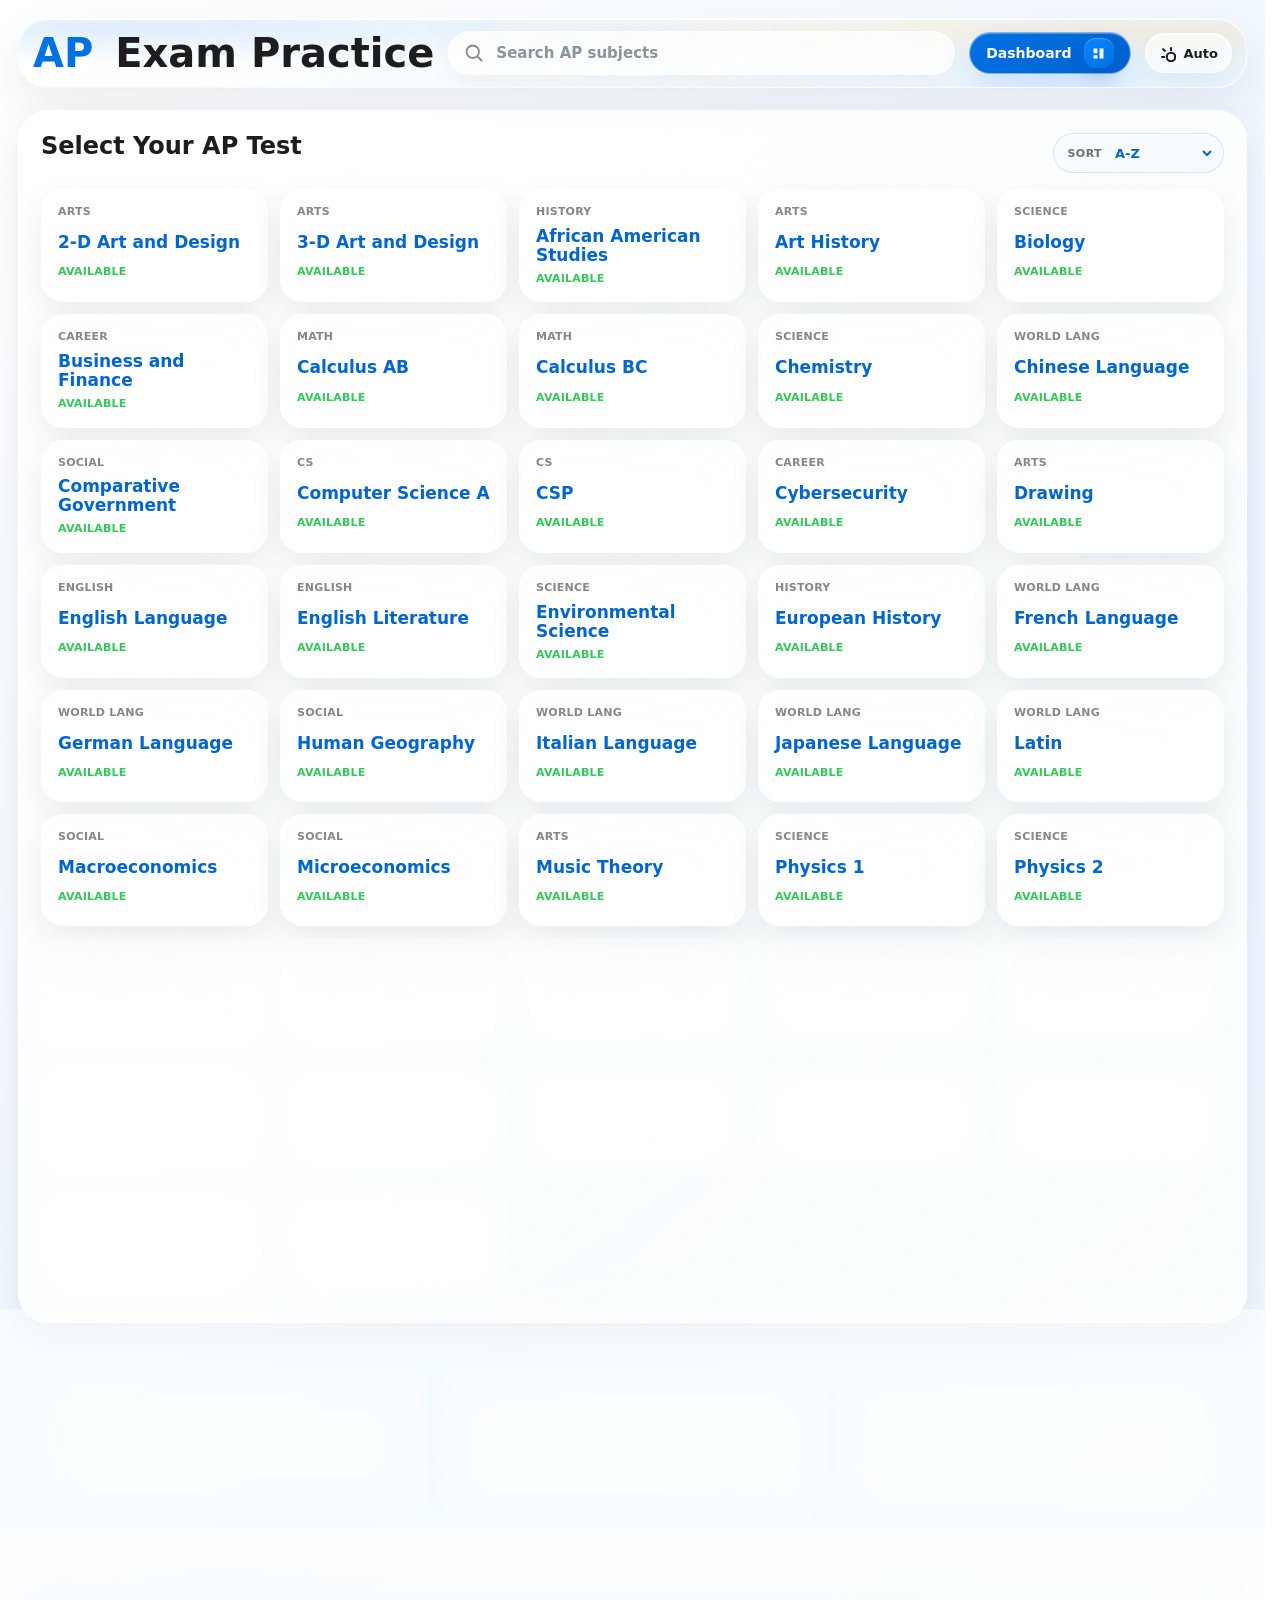
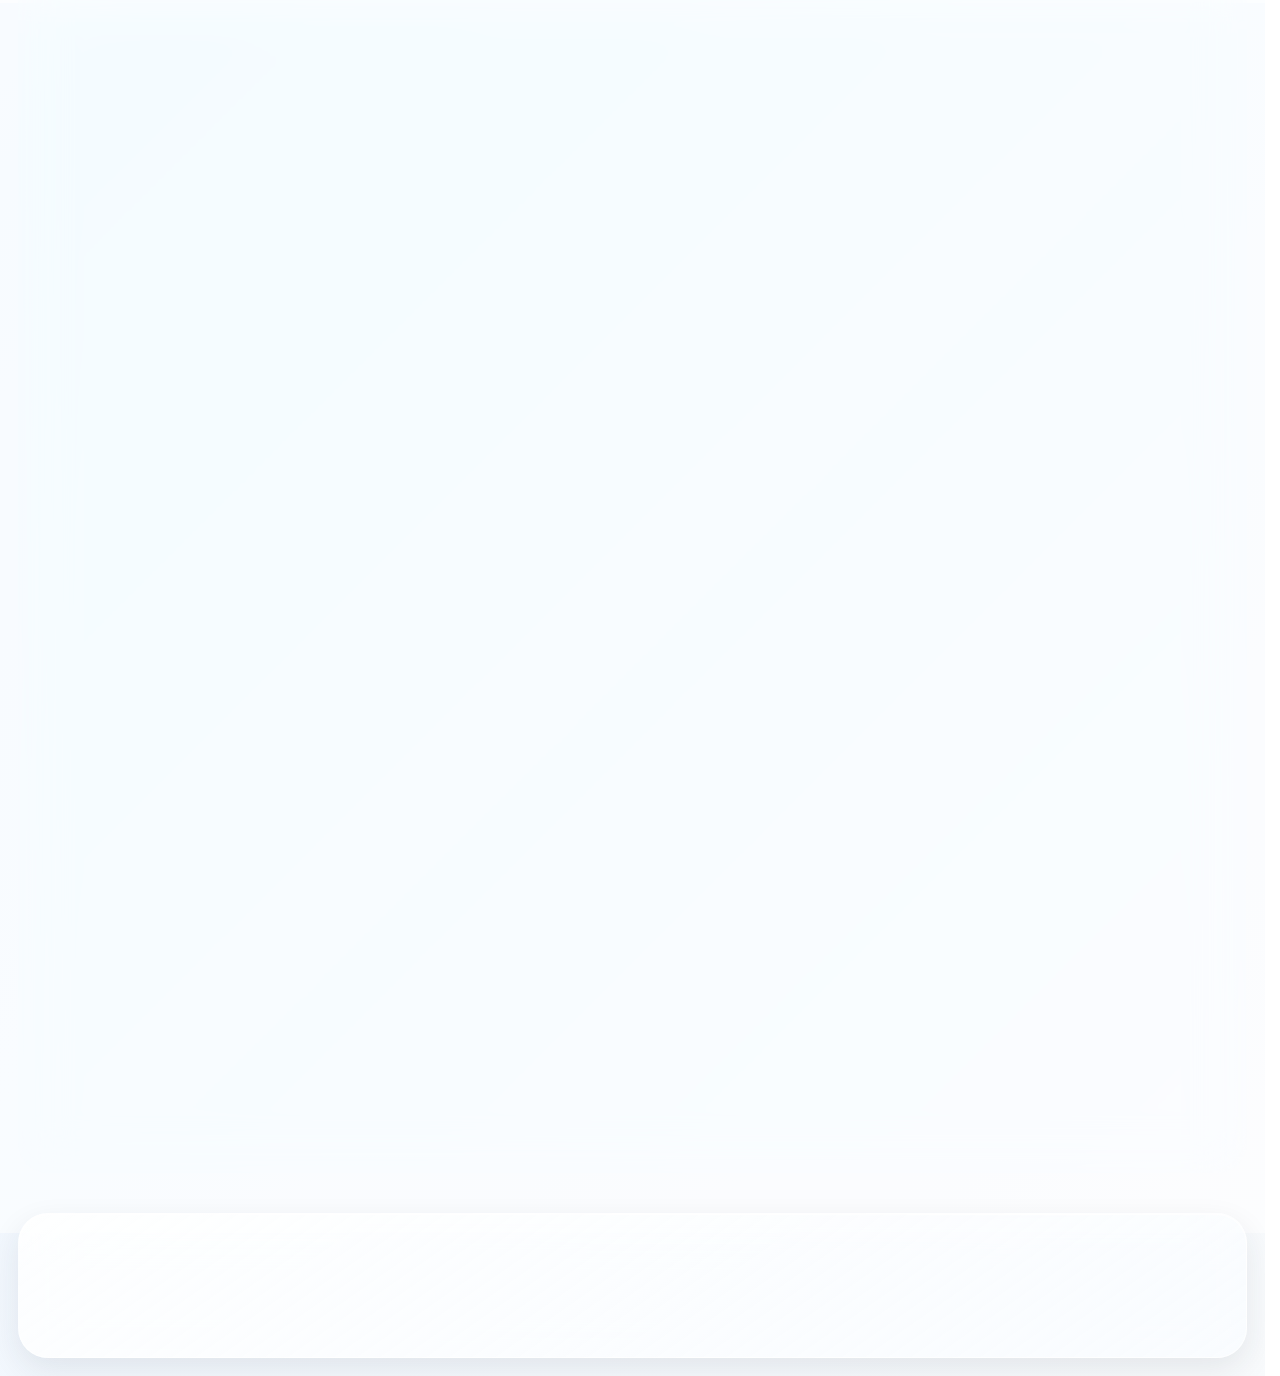
==== commit c82fd97e: "Redesign interactive study dashboard" ====
--- a/index.html
+++ b/index.html
@@ -14,7 +14,7 @@
     <meta name="twitter:image" content="https://alanlu439.github.io/ap/assets/social-preview.png">
     <link rel="icon" type="image/svg+xml" href="assets/ap-icon.svg">
     <script>try{const m=localStorage.getItem("ap-practice-theme-mode-v1");const s=window.matchMedia&&window.matchMedia("(prefers-color-scheme: dark)").matches?"dark":"light";document.documentElement.dataset.theme=m==="dark"||m==="light"?m:s;document.documentElement.dataset.themeMode=m==="dark"||m==="light"?m:"auto"}catch{document.documentElement.dataset.theme="light";document.documentElement.dataset.themeMode="auto"}</script>
-    <link rel="stylesheet" href="styles.css">
+    <link rel="stylesheet" href="styles.css?v=dashboard-20260516c">
   </head>
   <body>
     <section class="start-screen home-page" id="startScreen">
@@ -26,7 +26,7 @@
             </div>
           </a>
           <div class="subject-search" role="search"><svg viewBox="0 0 24 24" aria-hidden="true"><path d="m21 21-4.35-4.35M10.5 18a7.5 7.5 0 1 1 0-15 7.5 7.5 0 0 1 0 15Z"/></svg><input id="subjectSearch" type="search" autocomplete="off" placeholder="Search AP subjects" aria-label="Search AP subjects"></div>
-          <a class="nav-cta text-button primary dashboard-nav-link" href="dashboard.html"><span>Dashboard</span><svg viewBox="0 0 24 24" aria-hidden="true"><path d="M4 19V5M4 19h16M8 16v-5M12 16V8M16 16v-9"/></svg></a>
+          <a class="nav-cta text-button primary dashboard-nav-link" href="dashboard.html"><span>Dashboard</span><span class="dashboard-nav-icon" aria-hidden="true"><svg viewBox="0 0 24 24"><path d="M5 14.5h5.5V19H5zM13.5 5H19v14h-5.5zM5 5h5.5v6.5H5z"/></svg></span></a>
         </nav>
 
         <section class="subject-panel" aria-labelledby="subjectTitle">
@@ -206,8 +206,8 @@
       </div>
     </div>
 
-    <script src="practice-data.js"></script>
-    <script src="start.js"></script>
-    <script src="chrome.js"></script>
+    <script src="practice-data.js?v=dashboard-20260516c"></script>
+    <script src="start.js?v=dashboard-20260516c"></script>
+    <script src="chrome.js?v=dashboard-20260516c"></script>
   </body>
 </html>
--- a/styles.css
+++ b/styles.css
@@ -367,6 +367,42 @@
 
 .start-nav .nav-cta:hover svg {
   transform: translateX(3px);
+}
+
+.start-nav .dashboard-nav-link {
+  gap: 12px;
+}
+
+.dashboard-nav-icon {
+  display: inline-grid;
+  flex: 0 0 auto;
+  place-items: center;
+  width: 30px;
+  height: 30px;
+  border-radius: 12px;
+  background:
+    linear-gradient(145deg, #0a84ff, #0071e3);
+  color: #fff;
+  box-shadow:
+    inset 0 1px 0 rgba(255, 255, 255, 0.28),
+    0 8px 18px rgba(0, 79, 170, 0.2);
+}
+
+.start-nav .dashboard-nav-link .dashboard-nav-icon svg {
+  width: 17px;
+  height: 17px;
+  fill: currentColor;
+  stroke: none;
+  transition: transform 160ms ease;
+}
+
+.start-nav .dashboard-nav-link:hover .dashboard-nav-icon svg,
+.start-nav .dashboard-nav-link:focus-visible .dashboard-nav-icon svg {
+  transform: scale(1.08);
+}
+
+.start-nav .dashboard-nav-link > svg {
+  display: none;
 }
 
 
@@ -4538,8 +4574,8 @@
     justify-self: start;
     width: auto;
     min-width: 0;
-    min-height: 40px;
-    padding: 0 14px;
+    min-height: 44px;
+    padding: 0 9px 0 15px;
     border-color: rgba(0, 113, 227, 0.16);
     background:
       linear-gradient(145deg, rgba(255, 255, 255, 0.78), rgba(245, 250, 255, 0.58)),
@@ -4551,9 +4587,18 @@
     font-size: 14px;
   }
 
-  .start-nav .dashboard-nav-link svg {
-    width: 15px;
-    height: 15px;
+  .start-nav .dashboard-nav-link .dashboard-nav-icon {
+    width: 32px;
+    height: 32px;
+    border-radius: 14px;
+    background:
+      linear-gradient(145deg, #0a84ff, #0066cc);
+    color: #fff;
+  }
+
+  .start-nav .dashboard-nav-link .dashboard-nav-icon svg {
+    width: 16px;
+    height: 16px;
   }
 
   html[data-theme="dark"] .start-nav .dashboard-nav-link {
@@ -4565,6 +4610,11 @@
     box-shadow:
       inset 0 1px 0 rgba(255, 255, 255, 0.1),
       0 10px 24px rgba(0, 0, 0, 0.16);
+  }
+
+  html[data-theme="dark"] .start-nav .dashboard-nav-link .dashboard-nav-icon {
+    background:
+      linear-gradient(145deg, #31a8ff, #0066cc);
   }
 
   .exam-timeline-panel {
@@ -6698,6 +6748,942 @@
   }
 }
 
+/* Final dashboard density and timeline spacing pass */
+.timeline-day-body {
+  gap: 14px;
+  padding: 18px 18px 20px;
+}
+
+.timeline-session {
+  min-height: 104px;
+  padding: 20px 22px;
+}
+
+.timeline-session span {
+  margin-bottom: 8px;
+}
+
+.timeline-session strong {
+  line-height: 1.28;
+}
+
+.app-shell:has(.dashboard-page) {
+  padding: clamp(14px, 2.1vw, 24px);
+}
+
+.app-shell:has(.dashboard-page) .topbar {
+  min-height: 58px;
+  margin-bottom: 14px;
+  padding: 10px 14px;
+  border-radius: 28px;
+}
+
+.app-shell:has(.dashboard-page) .brand-mark {
+  width: 50px;
+  height: 50px;
+}
+
+.app-shell:has(.dashboard-page) .brand-block h1 {
+  font-size: clamp(22px, 3vw, 32px);
+}
+
+.app-shell:has(.dashboard-page) .brand-block p {
+  font-size: 12px;
+}
+
+.app-shell:has(.dashboard-page) .page-nav a,
+.app-shell:has(.dashboard-page) .page-nav button,
+.app-shell:has(.dashboard-page) .theme-toggle {
+  min-height: 42px;
+  padding: 0 16px;
+}
+
+.dashboard-page {
+  gap: clamp(12px, 1.8vw, 20px);
+}
+
+.dashboard-page .dashboard-command-header {
+  align-items: center;
+  gap: clamp(14px, 2vw, 22px);
+  padding: clamp(18px, 2.7vw, 30px);
+}
+
+.dashboard-page .dashboard-command-header > div:first-child {
+  gap: 4px;
+}
+
+.dashboard-page .dashboard-command-header h2 {
+  font-size: clamp(30px, 3.8vw, 48px);
+}
+
+.dashboard-page .dashboard-control-bar {
+  gap: 8px;
+}
+
+.dashboard-page .dashboard-control-bar label {
+  gap: 5px;
+  padding: 12px 14px;
+  border-radius: 22px;
+}
+
+.dashboard-page .dashboard-control-bar select {
+  min-height: 32px;
+  font-size: 15px;
+}
+
+.dashboard-page .study-dashboard-panel {
+  gap: 12px;
+  padding: clamp(18px, 2.8vw, 30px);
+}
+
+.dashboard-page .dashboard-hero-card {
+  grid-template-columns: 104px minmax(0, 1fr);
+  gap: 14px;
+  padding: 16px;
+}
+
+.dashboard-page .dashboard-ring {
+  width: 96px;
+}
+
+.dashboard-page .dashboard-ring strong {
+  font-size: 25px;
+}
+
+.dashboard-page .dashboard-hero-copy {
+  gap: 6px;
+}
+
+.dashboard-page .dashboard-hero-copy strong {
+  font-size: clamp(22px, 2.6vw, 32px);
+}
+
+.dashboard-page .dashboard-hero-copy em {
+  font-size: 13px;
+}
+
+.dashboard-page .dashboard-hero-stats {
+  grid-template-columns: repeat(4, minmax(0, 1fr));
+  gap: 6px;
+  margin-top: 2px;
+}
+
+.dashboard-page .dashboard-hero-stats div {
+  min-height: 46px;
+  padding: 8px 10px;
+  border-radius: 16px;
+}
+
+.dashboard-page .dashboard-hero-stats strong {
+  font-size: 14px;
+}
+
+.dashboard-page .dashboard-progress-track {
+  height: 6px;
+}
+
+.dashboard-page .dashboard-action-strip,
+.dashboard-page .dashboard-intel-grid,
+.dashboard-page .dashboard-kpi-grid,
+.dashboard-page .dashboard-pro-grid {
+  gap: 8px;
+}
+
+.dashboard-page .dashboard-action-card {
+  min-height: 72px;
+  padding: 13px 14px;
+}
+
+.dashboard-page .dashboard-action-card strong {
+  font-size: clamp(16px, 1.6vw, 19px);
+}
+
+.dashboard-page .dashboard-intel-card {
+  min-height: 82px;
+  gap: 5px;
+  padding: 13px 14px;
+}
+
+.dashboard-page .dashboard-intel-card strong {
+  font-size: clamp(17px, 1.8vw, 23px);
+}
+
+.dashboard-page .dashboard-intel-card em {
+  font-size: 13px;
+}
+
+.dashboard-page .dashboard-card,
+.dashboard-page .dashboard-panel-block,
+.dashboard-page .score-history-card {
+  gap: 6px;
+  min-height: 84px;
+  padding: 14px;
+}
+
+.dashboard-page .dashboard-card strong,
+.dashboard-page .dashboard-panel-block strong,
+.dashboard-page .score-history-card strong {
+  font-size: clamp(18px, 2vw, 24px);
+}
+
+.dashboard-page .dashboard-card em,
+.dashboard-page .dashboard-panel-block em {
+  font-size: 13px;
+}
+
+.dashboard-page .dashboard-panel-block {
+  min-height: 0;
+}
+
+.dashboard-page .dashboard-plan-list {
+  gap: 8px;
+}
+
+.dashboard-page .dashboard-plan-list li {
+  min-height: 50px;
+  padding: 10px;
+}
+
+.dashboard-page .dashboard-plan-list li span {
+  width: 24px;
+  height: 24px;
+  font-size: 12px;
+}
+
+.dashboard-page .dashboard-plan-list li strong {
+  font-size: 14px;
+}
+
+.dashboard-page .score-history-card {
+  grid-template-columns: minmax(150px, 0.24fr) 1fr;
+}
+
+.dashboard-page .score-history-card ol {
+  gap: 8px;
+}
+
+.dashboard-page .score-history-card li {
+  min-height: 64px;
+  padding: 10px;
+}
+
+.dashboard-page .dashboard-resources {
+  padding: 18px;
+}
+
+.dashboard-page .dashboard-resources h2 {
+  font-size: clamp(24px, 3vw, 34px);
+}
+
+.dashboard-page .compact-docs .docs-grid {
+  gap: 10px;
+  margin-top: 12px;
+}
+
+.dashboard-page .compact-docs .docs-grid a {
+  min-height: 58px;
+  padding: 14px 16px;
+}
+
+@media (max-width: 920px) {
+  .dashboard-page .dashboard-command-header {
+    grid-template-columns: 1fr;
+  }
+
+  .dashboard-page .dashboard-control-bar,
+  .dashboard-page .dashboard-action-strip,
+  .dashboard-page .dashboard-intel-grid,
+  .dashboard-page .dashboard-kpi-grid,
+  .dashboard-page .dashboard-hero-stats,
+  .dashboard-page .dashboard-plan-list,
+  .dashboard-page .score-history-card ol {
+    grid-template-columns: repeat(2, minmax(0, 1fr));
+  }
+
+  .dashboard-page .dashboard-pro-grid,
+  .dashboard-page .score-history-card {
+    grid-template-columns: 1fr;
+  }
+}
+
+@media (max-width: 760px) {
+  .timeline-day-body {
+    gap: 12px;
+    padding: 14px 14px 16px;
+  }
+
+  .timeline-session {
+    padding: 18px;
+  }
+
+  .app-shell:has(.dashboard-page) {
+    padding: 12px;
+  }
+
+  .app-shell:has(.dashboard-page) .topbar {
+    gap: 8px;
+    margin-bottom: 12px;
+    padding: 10px;
+  }
+
+  .app-shell:has(.dashboard-page) .brand-mark {
+    width: 44px;
+    height: 44px;
+  }
+
+  .app-shell:has(.dashboard-page) .page-nav a,
+  .app-shell:has(.dashboard-page) .page-nav button,
+  .app-shell:has(.dashboard-page) .theme-toggle {
+    min-height: 38px;
+    padding: 0 12px;
+    font-size: 13px;
+  }
+
+  .dashboard-page .dashboard-command-header,
+  .dashboard-page .study-dashboard-panel,
+  .dashboard-page .docs-section {
+    padding: 14px;
+  }
+
+  .dashboard-page .dashboard-command-header h2 {
+    font-size: clamp(26px, 7vw, 34px);
+    line-height: 1;
+  }
+
+  .dashboard-page .dashboard-control-bar,
+  .dashboard-page .dashboard-action-strip,
+  .dashboard-page .dashboard-intel-grid,
+  .dashboard-page .dashboard-kpi-grid,
+  .dashboard-page .dashboard-hero-stats,
+  .dashboard-page .dashboard-plan-list,
+  .dashboard-page .score-history-card ol {
+    grid-template-columns: repeat(2, minmax(0, 1fr));
+  }
+
+  .dashboard-page .dashboard-intel-card-wide {
+    grid-column: 1 / -1;
+  }
+
+  .dashboard-page .dashboard-hero-card {
+    grid-template-columns: 72px minmax(0, 1fr);
+    gap: 10px;
+    padding: 12px;
+  }
+
+  .dashboard-page .dashboard-ring {
+    width: 68px;
+  }
+
+  .dashboard-page .dashboard-ring::before {
+    inset: 10px;
+  }
+
+  .dashboard-page .dashboard-ring strong {
+    font-size: 18px;
+  }
+
+  .dashboard-page .dashboard-ring span {
+    font-size: 8px;
+  }
+
+  .dashboard-page .dashboard-hero-copy strong {
+    font-size: clamp(19px, 5.2vw, 26px);
+  }
+
+  .dashboard-page .dashboard-hero-copy em {
+    font-size: 12px;
+  }
+
+  .dashboard-page .dashboard-hero-stats div {
+    min-height: 40px;
+    padding: 7px 8px;
+  }
+
+  .dashboard-page .dashboard-hero-stats strong {
+    font-size: 13px;
+  }
+
+  .dashboard-page .dashboard-action-card {
+    min-height: 60px;
+    padding: 11px 12px;
+  }
+
+  .dashboard-page .dashboard-intel-card,
+  .dashboard-page .dashboard-card,
+  .dashboard-page .dashboard-panel-block,
+  .dashboard-page .score-history-card {
+    padding: 12px;
+  }
+
+  .dashboard-page .dashboard-card,
+  .dashboard-page .dashboard-panel-block,
+  .dashboard-page .score-history-card {
+    min-height: 66px;
+  }
+
+  .dashboard-page .dashboard-plan-list li {
+    min-height: 44px;
+    padding: 9px;
+  }
+}
+
+@media (max-width: 430px) {
+  .dashboard-page .dashboard-control-bar,
+  .dashboard-page .dashboard-action-strip,
+  .dashboard-page .dashboard-kpi-grid,
+  .dashboard-page .dashboard-hero-stats {
+    grid-template-columns: 1fr;
+  }
+
+  .dashboard-page .dashboard-hero-card {
+    grid-template-columns: 1fr;
+  }
+}
+
+/* Interactive dashboard redesign */
+.app-shell:has(.dashboard-page) {
+  width: min(1180px, 100%);
+  padding-inline: clamp(14px, 3vw, 28px);
+}
+
+.app-shell:has(.dashboard-page) .topbar {
+  position: relative;
+  top: auto;
+  margin-bottom: clamp(14px, 2.4vw, 24px);
+}
+
+.dashboard-page {
+  gap: clamp(14px, 2vw, 22px);
+}
+
+.dashboard-page .dashboard-command-header,
+.dashboard-page .study-dashboard-panel,
+.dashboard-page .dashboard-insight-rail,
+.dashboard-page .dashboard-resources {
+  border: 1px solid rgba(0, 113, 227, 0.11);
+  border-radius: 28px;
+  background:
+    linear-gradient(145deg, rgba(255, 255, 255, 0.86), rgba(248, 252, 255, 0.66)),
+    rgba(255, 255, 255, 0.62);
+  box-shadow:
+    inset 0 1px 0 rgba(255, 255, 255, 0.9),
+    0 22px 48px rgba(20, 35, 55, 0.08);
+  backdrop-filter: blur(26px) saturate(165%);
+  -webkit-backdrop-filter: blur(26px) saturate(165%);
+}
+
+.dashboard-page .dashboard-command-header {
+  grid-template-columns: minmax(0, 0.95fr) minmax(360px, 0.85fr);
+  align-items: center;
+  gap: clamp(16px, 3vw, 32px);
+  padding: clamp(22px, 3vw, 34px);
+}
+
+.dashboard-page .dashboard-command-header > div:first-child {
+  gap: 7px;
+}
+
+.dashboard-page .dashboard-command-header h2 {
+  max-width: 640px;
+  font-size: clamp(34px, 4.8vw, 58px);
+  letter-spacing: 0;
+}
+
+.dashboard-page .dashboard-control-bar {
+  display: grid;
+  grid-template-columns: repeat(2, minmax(0, 1fr));
+  gap: 12px;
+}
+
+.dashboard-page .dashboard-control-bar label {
+  min-height: 96px;
+  padding: 16px 18px;
+  border: 1px solid rgba(0, 113, 227, 0.12);
+  border-radius: 24px;
+  background:
+    radial-gradient(ellipse at 85% 12%, rgba(255, 214, 122, 0.16), transparent 48%),
+    rgba(255, 255, 255, 0.76);
+}
+
+.dashboard-page .dashboard-control-bar select {
+  min-height: 42px;
+  color: #0057b8;
+  font-size: clamp(17px, 1.5vw, 21px);
+}
+
+.dashboard-page .study-dashboard-panel {
+  gap: 14px;
+  padding: clamp(16px, 2.4vw, 26px);
+}
+
+.dashboard-view-tabs {
+  display: grid;
+  grid-template-columns: repeat(4, minmax(0, 1fr));
+  gap: 8px;
+  padding: 6px;
+  border: 1px solid rgba(0, 113, 227, 0.11);
+  border-radius: 24px;
+  background: rgba(238, 246, 255, 0.78);
+}
+
+.dashboard-view-tab {
+  display: grid;
+  align-content: center;
+  gap: 2px;
+  min-height: 66px;
+  padding: 10px 14px;
+  border: 0;
+  border-radius: 19px;
+  background: transparent;
+  color: #3b4a5d;
+  text-align: left;
+  transition: transform 150ms ease, background 150ms ease, color 150ms ease, box-shadow 150ms ease;
+}
+
+.dashboard-view-tab:hover,
+.dashboard-view-tab:focus-visible {
+  background: rgba(255, 255, 255, 0.66);
+  box-shadow: inset 0 0 0 1px rgba(0, 113, 227, 0.14);
+  outline: 0;
+}
+
+.dashboard-view-tab.is-active {
+  background: linear-gradient(145deg, #0071e3, #0a84ff);
+  color: #fff;
+  box-shadow: 0 14px 28px rgba(0, 113, 227, 0.24);
+}
+
+.dashboard-view-tab span {
+  color: currentColor;
+  opacity: 0.68;
+  font-size: 11px;
+  font-weight: 850;
+  letter-spacing: 0.08em;
+  text-transform: uppercase;
+}
+
+.dashboard-view-tab strong {
+  overflow: hidden;
+  color: currentColor;
+  font-size: clamp(15px, 1.5vw, 18px);
+  line-height: 1.05;
+  text-overflow: ellipsis;
+  white-space: nowrap;
+}
+
+.dashboard-panel-stack {
+  display: grid;
+}
+
+.dashboard-view-panel {
+  display: grid;
+  gap: 12px;
+  animation: dashboardPanelIn 220ms ease both;
+}
+
+.dashboard-view-panel[hidden] {
+  display: none !important;
+}
+
+@keyframes dashboardPanelIn {
+  from {
+    opacity: 0;
+    transform: translateY(8px);
+  }
+  to {
+    opacity: 1;
+    transform: none;
+  }
+}
+
+.dashboard-page .dashboard-hero-card {
+  grid-template-columns: 128px minmax(0, 1fr);
+  gap: clamp(14px, 2vw, 22px);
+  min-height: 0;
+  padding: clamp(18px, 2.6vw, 28px);
+  border: 1px solid rgba(0, 113, 227, 0.12);
+  border-radius: 26px;
+  background:
+    radial-gradient(ellipse at 12% 12%, rgba(0, 113, 227, 0.14), transparent 44%),
+    radial-gradient(ellipse at 92% 12%, rgba(255, 190, 84, 0.13), transparent 42%),
+    rgba(255, 255, 255, 0.66);
+}
+
+.dashboard-page .dashboard-ring {
+  width: 112px;
+  aspect-ratio: 1;
+  border-radius: 50%;
+  background:
+    radial-gradient(circle, rgba(255, 255, 255, 0.94) 0 47%, transparent 48%),
+    conic-gradient(#0071e3 var(--dashboard-progress, 0%), rgba(0, 113, 227, 0.12) 0);
+  box-shadow:
+    inset 0 0 0 1px rgba(255, 255, 255, 0.9),
+    0 16px 32px rgba(0, 113, 227, 0.12);
+}
+
+.dashboard-page .dashboard-ring::before {
+  display: none;
+}
+
+.dashboard-page .dashboard-ring strong {
+  color: #0066cc;
+  font-size: 30px;
+}
+
+.dashboard-page .dashboard-ring span {
+  color: #6e6e73;
+}
+
+.dashboard-page .dashboard-hero-copy strong {
+  color: #1d1d1f;
+  font-size: clamp(24px, 3vw, 40px);
+  letter-spacing: 0;
+}
+
+.dashboard-page .dashboard-hero-copy em,
+.dashboard-page .dashboard-card em,
+.dashboard-page .dashboard-intel-card em,
+.dashboard-page .dashboard-panel-block em,
+.dashboard-insight-rail article em {
+  color: #5f6b7a;
+  font-size: 14px;
+}
+
+.dashboard-page .dashboard-hero-stats {
+  grid-template-columns: repeat(4, minmax(0, 1fr));
+  gap: 8px;
+}
+
+.dashboard-page .dashboard-hero-stats div,
+.dashboard-page .dashboard-card,
+.dashboard-page .dashboard-action-card,
+.dashboard-page .dashboard-intel-card,
+.dashboard-page .dashboard-panel-block,
+.dashboard-page .score-history-card,
+.dashboard-insight-rail article {
+  border: 1px solid rgba(0, 113, 227, 0.1);
+  background:
+    linear-gradient(145deg, rgba(255, 255, 255, 0.76), rgba(248, 252, 255, 0.54));
+  box-shadow: inset 0 1px 0 rgba(255, 255, 255, 0.78);
+}
+
+.dashboard-page .dashboard-hero-stats div {
+  min-height: 58px;
+  border-radius: 18px;
+}
+
+.dashboard-page .dashboard-hero-stats strong {
+  color: #0066cc;
+  font-size: 15px;
+}
+
+.dashboard-page .dashboard-action-strip {
+  grid-template-columns: repeat(3, minmax(0, 1fr));
+  gap: 10px;
+}
+
+.dashboard-page .dashboard-action-card {
+  min-height: 86px;
+  padding: 16px;
+  border-radius: 22px;
+}
+
+.dashboard-page .dashboard-intel-grid {
+  grid-template-columns: minmax(220px, 1.15fr) repeat(3, minmax(150px, 1fr));
+  gap: 10px;
+}
+
+.dashboard-page .dashboard-intel-card {
+  min-height: 106px;
+  padding: 16px;
+  border-radius: 22px;
+}
+
+.dashboard-page .dashboard-intel-card strong,
+.dashboard-page .dashboard-card strong,
+.dashboard-page .dashboard-panel-block strong,
+.dashboard-page .score-history-card strong,
+.dashboard-insight-rail article strong {
+  color: #0066cc;
+}
+
+.dashboard-page .dashboard-kpi-grid {
+  grid-template-columns: repeat(3, minmax(0, 1fr));
+  gap: 10px;
+}
+
+.dashboard-page .dashboard-card {
+  min-height: 118px;
+  padding: 18px;
+  border-radius: 22px;
+}
+
+.dashboard-page .dashboard-section-card {
+  min-height: 146px;
+  background:
+    radial-gradient(ellipse at 88% 10%, rgba(255, 190, 84, 0.14), transparent 44%),
+    linear-gradient(145deg, rgba(245, 250, 255, 0.9), rgba(255, 255, 255, 0.64));
+}
+
+.dashboard-page .dashboard-section-card strong {
+  font-size: clamp(30px, 5vw, 48px);
+}
+
+.dashboard-page .dashboard-pro-grid {
+  grid-template-columns: minmax(0, 1.08fr) minmax(280px, 0.92fr);
+  gap: 10px;
+}
+
+.dashboard-page .dashboard-panel-block {
+  min-height: 272px;
+  padding: 18px;
+  border-radius: 22px;
+}
+
+.dashboard-page .dashboard-review-block {
+  grid-template-columns: repeat(3, minmax(0, 1fr));
+}
+
+.dashboard-page .dashboard-plan-list {
+  grid-template-columns: repeat(2, minmax(0, 1fr));
+}
+
+.dashboard-page .score-history-card {
+  grid-template-columns: minmax(180px, 0.28fr) minmax(0, 1fr);
+  min-height: 228px;
+  padding: 18px;
+  border-radius: 22px;
+}
+
+.dashboard-insight-rail {
+  display: grid;
+  grid-template-columns: repeat(3, minmax(0, 1fr));
+  gap: 10px;
+  padding: clamp(16px, 2.2vw, 24px);
+}
+
+.dashboard-insight-rail article {
+  display: grid;
+  gap: 7px;
+  min-height: 104px;
+  padding: 16px;
+  border-radius: 22px;
+}
+
+.dashboard-insight-rail article span {
+  color: #86868b;
+  font-size: 12px;
+  font-weight: 820;
+  letter-spacing: 0.08em;
+  text-transform: uppercase;
+}
+
+.dashboard-insight-rail article strong {
+  font-size: clamp(18px, 2vw, 24px);
+  line-height: 1.12;
+}
+
+.dashboard-page .dashboard-resources {
+  padding: 20px;
+}
+
+.dashboard-page .dashboard-resources .docs-grid {
+  grid-template-columns: repeat(3, minmax(0, 1fr));
+}
+
+.dashboard-page .dashboard-resources .docs-grid a {
+  min-height: 58px;
+  border-color: rgba(0, 113, 227, 0.12);
+  background:
+    linear-gradient(145deg, rgba(255, 255, 255, 0.78), rgba(249, 252, 255, 0.58));
+  color: #0066cc;
+  box-shadow: inset 0 1px 0 rgba(255, 255, 255, 0.78);
+}
+
+html[data-theme="dark"] .dashboard-page .dashboard-command-header,
+html[data-theme="dark"] .dashboard-page .study-dashboard-panel,
+html[data-theme="dark"] .dashboard-page .dashboard-insight-rail,
+html[data-theme="dark"] .dashboard-page .dashboard-resources {
+  border-color: rgba(142, 205, 255, 0.18);
+  background:
+    linear-gradient(145deg, rgba(20, 31, 47, 0.88), rgba(10, 18, 30, 0.76)),
+    rgba(12, 20, 34, 0.82);
+  box-shadow:
+    inset 0 1px 0 rgba(255, 255, 255, 0.08),
+    0 22px 54px rgba(0, 0, 0, 0.24);
+}
+
+html[data-theme="dark"] .dashboard-page .dashboard-control-bar label,
+html[data-theme="dark"] .dashboard-view-tabs,
+html[data-theme="dark"] .dashboard-page .dashboard-hero-card,
+html[data-theme="dark"] .dashboard-page .dashboard-hero-stats div,
+html[data-theme="dark"] .dashboard-page .dashboard-card,
+html[data-theme="dark"] .dashboard-page .dashboard-action-card,
+html[data-theme="dark"] .dashboard-page .dashboard-intel-card,
+html[data-theme="dark"] .dashboard-page .dashboard-panel-block,
+html[data-theme="dark"] .dashboard-page .score-history-card,
+html[data-theme="dark"] .dashboard-insight-rail article,
+html[data-theme="dark"] .dashboard-page .dashboard-resources .docs-grid a {
+  border-color: rgba(142, 205, 255, 0.16);
+  background:
+    linear-gradient(145deg, rgba(255, 255, 255, 0.08), rgba(255, 255, 255, 0.03)),
+    rgba(12, 22, 38, 0.82);
+  box-shadow: inset 0 1px 0 rgba(255, 255, 255, 0.08);
+}
+
+html[data-theme="dark"] .dashboard-view-tab {
+  color: #d9e7f7;
+}
+
+html[data-theme="dark"] .dashboard-view-tab:hover,
+html[data-theme="dark"] .dashboard-view-tab:focus-visible {
+  background: rgba(255, 255, 255, 0.08);
+}
+
+html[data-theme="dark"] .dashboard-view-tab.is-active {
+  color: #fff;
+  background: linear-gradient(145deg, #0a84ff, #0066cc);
+  box-shadow: 0 16px 34px rgba(0, 113, 227, 0.3);
+}
+
+html[data-theme="dark"] .dashboard-page .dashboard-control-bar select,
+html[data-theme="dark"] .dashboard-page .dashboard-intel-card strong,
+html[data-theme="dark"] .dashboard-page .dashboard-card strong,
+html[data-theme="dark"] .dashboard-page .dashboard-action-card strong,
+html[data-theme="dark"] .dashboard-page .dashboard-panel-block strong,
+html[data-theme="dark"] .dashboard-page .score-history-card strong,
+html[data-theme="dark"] .dashboard-insight-rail article strong,
+html[data-theme="dark"] .dashboard-page .dashboard-hero-stats strong,
+html[data-theme="dark"] .dashboard-page .dashboard-ring strong,
+html[data-theme="dark"] .dashboard-page .dashboard-resources .docs-grid a {
+  color: #8cc8ff;
+}
+
+html[data-theme="dark"] .dashboard-page .dashboard-hero-copy strong,
+html[data-theme="dark"] .dashboard-page .dashboard-plan-list li strong,
+html[data-theme="dark"] .dashboard-page .dashboard-command-header h2 {
+  color: #f5f8ff;
+}
+
+html[data-theme="dark"] .dashboard-page .dashboard-hero-copy em,
+html[data-theme="dark"] .dashboard-page .dashboard-card em,
+html[data-theme="dark"] .dashboard-page .dashboard-intel-card em,
+html[data-theme="dark"] .dashboard-page .dashboard-panel-block em,
+html[data-theme="dark"] .dashboard-insight-rail article em,
+html[data-theme="dark"] .dashboard-page .dashboard-ring span {
+  color: #b7c3d4;
+}
+
+html[data-theme="dark"] .dashboard-page .dashboard-ring {
+  background:
+    radial-gradient(circle, rgba(10, 18, 30, 0.98) 0 47%, transparent 48%),
+    conic-gradient(#0a84ff var(--dashboard-progress, 0%), rgba(142, 205, 255, 0.13) 0);
+}
+
+@media (max-width: 980px) {
+  .dashboard-page .dashboard-command-header {
+    grid-template-columns: 1fr;
+  }
+
+  .dashboard-page .dashboard-intel-grid,
+  .dashboard-page .dashboard-kpi-grid,
+  .dashboard-page .dashboard-pro-grid,
+  .dashboard-insight-rail {
+    grid-template-columns: repeat(2, minmax(0, 1fr));
+  }
+
+  .dashboard-page .dashboard-intel-card-wide,
+  .dashboard-page .dashboard-pro-grid .dashboard-plan-block,
+  .dashboard-page .score-history-card {
+    grid-column: 1 / -1;
+  }
+}
+
+@media (max-width: 760px) {
+  .app-shell:has(.dashboard-page) {
+    padding-inline: 12px;
+  }
+
+  .dashboard-page .dashboard-command-header,
+  .dashboard-page .study-dashboard-panel,
+  .dashboard-page .dashboard-insight-rail,
+  .dashboard-page .dashboard-resources {
+    border-radius: 24px;
+  }
+
+  .dashboard-page .dashboard-command-header {
+    padding: 18px;
+  }
+
+  .dashboard-page .dashboard-command-header h2 {
+    font-size: clamp(31px, 8vw, 42px);
+    line-height: 1.02;
+  }
+
+  .dashboard-page .dashboard-control-bar,
+  .dashboard-view-tabs,
+  .dashboard-page .dashboard-action-strip,
+  .dashboard-page .dashboard-intel-grid,
+  .dashboard-page .dashboard-kpi-grid,
+  .dashboard-page .dashboard-pro-grid,
+  .dashboard-page .dashboard-review-block,
+  .dashboard-page .dashboard-plan-list,
+  .dashboard-insight-rail,
+  .dashboard-page .dashboard-resources .docs-grid {
+    grid-template-columns: 1fr;
+  }
+
+  .dashboard-view-tabs {
+    grid-template-columns: repeat(2, minmax(0, 1fr));
+    gap: 6px;
+    padding: 5px;
+  }
+
+  .dashboard-view-tab {
+    min-height: 52px;
+    padding: 9px 12px;
+  }
+
+  .dashboard-page .dashboard-hero-card {
+    grid-template-columns: 88px minmax(0, 1fr);
+    padding: 14px;
+  }
+
+  .dashboard-page .dashboard-ring {
+    width: 78px;
+  }
+
+  .dashboard-page .dashboard-ring strong {
+    font-size: 22px;
+  }
+
+  .dashboard-page .dashboard-hero-stats {
+    grid-template-columns: repeat(2, minmax(0, 1fr));
+  }
+
+  .dashboard-page .dashboard-action-card,
+  .dashboard-page .dashboard-intel-card,
+  .dashboard-page .dashboard-card,
+  .dashboard-page .dashboard-panel-block,
+  .dashboard-page .score-history-card,
+  .dashboard-insight-rail article {
+    min-height: 0;
+    padding: 14px;
+    border-radius: 20px;
+  }
+
+  .dashboard-page .score-history-card {
+    grid-template-columns: 1fr;
+  }
+}
+
+@media (max-width: 430px) {
+  .dashboard-page .dashboard-hero-card,
+  .dashboard-page .dashboard-hero-stats {
+    grid-template-columns: 1fr;
+  }
+}
+
 @media print {
   body {
     background: #fff !important;
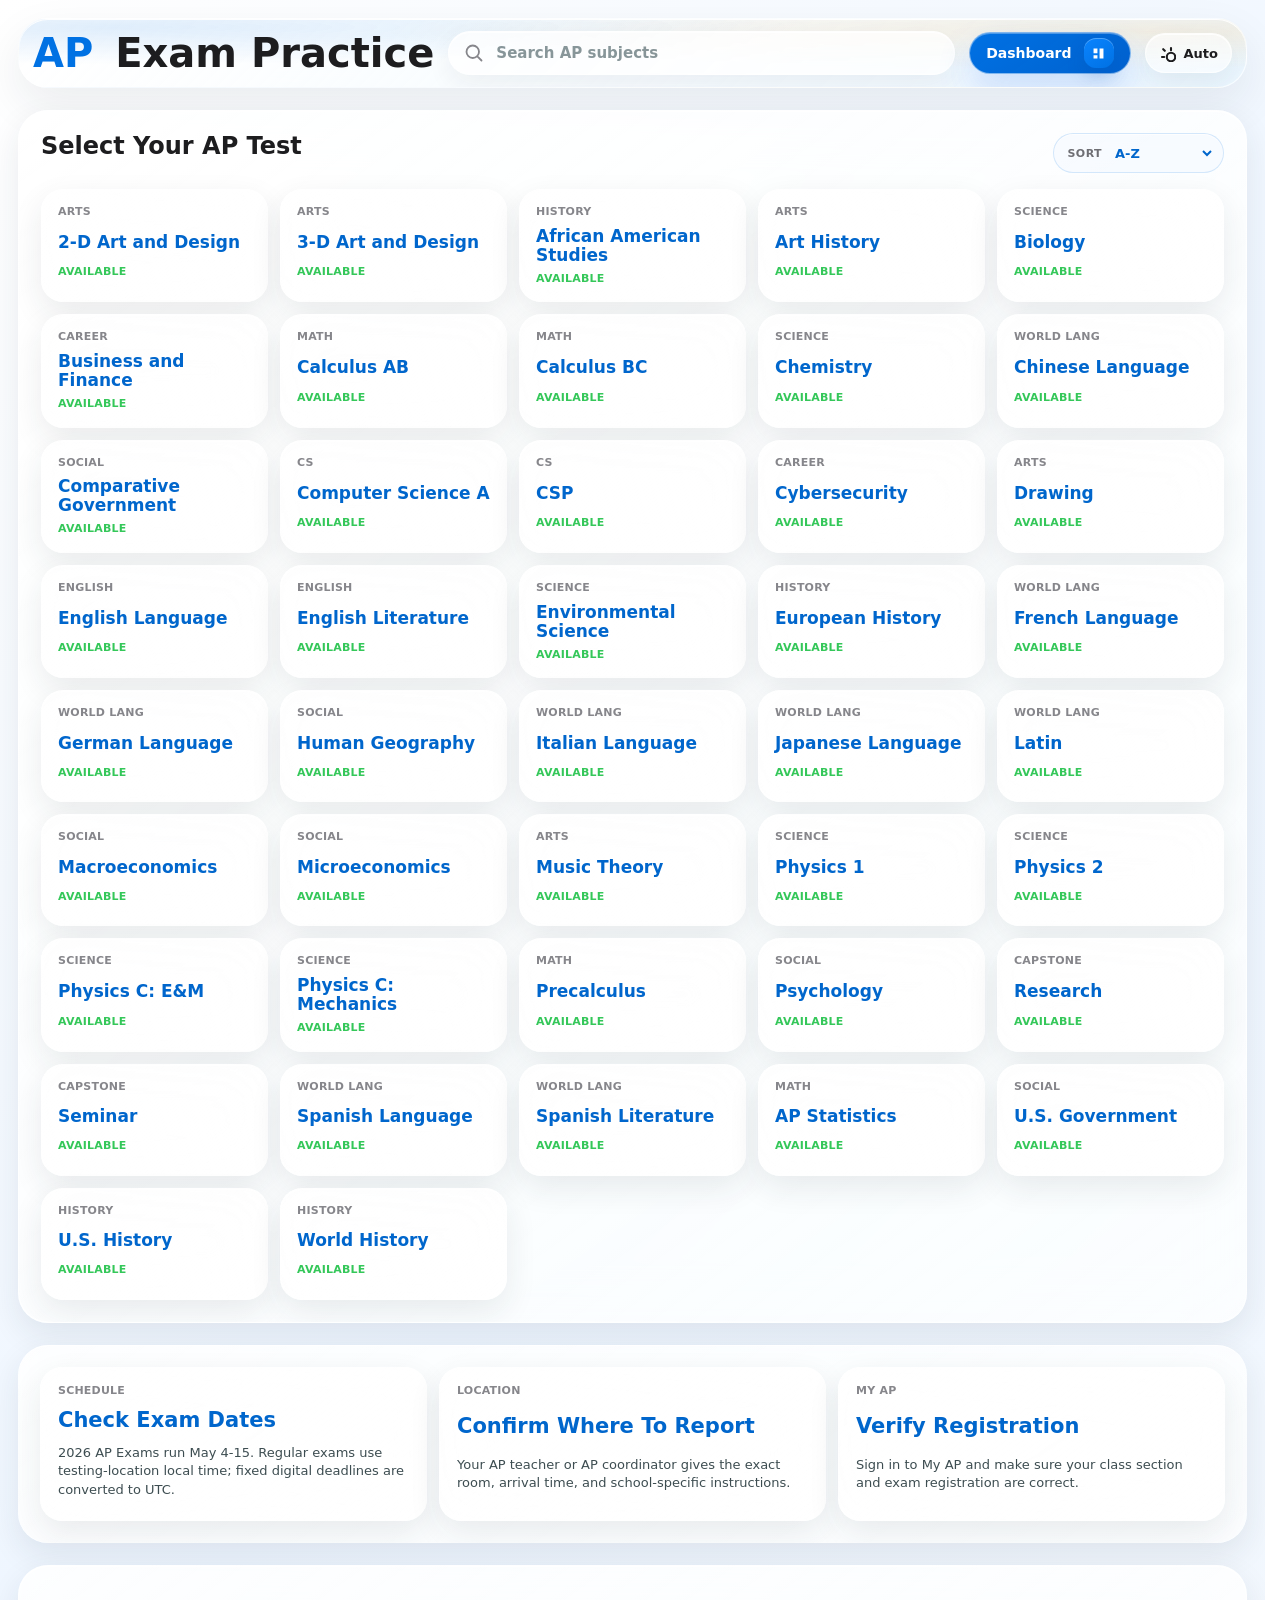
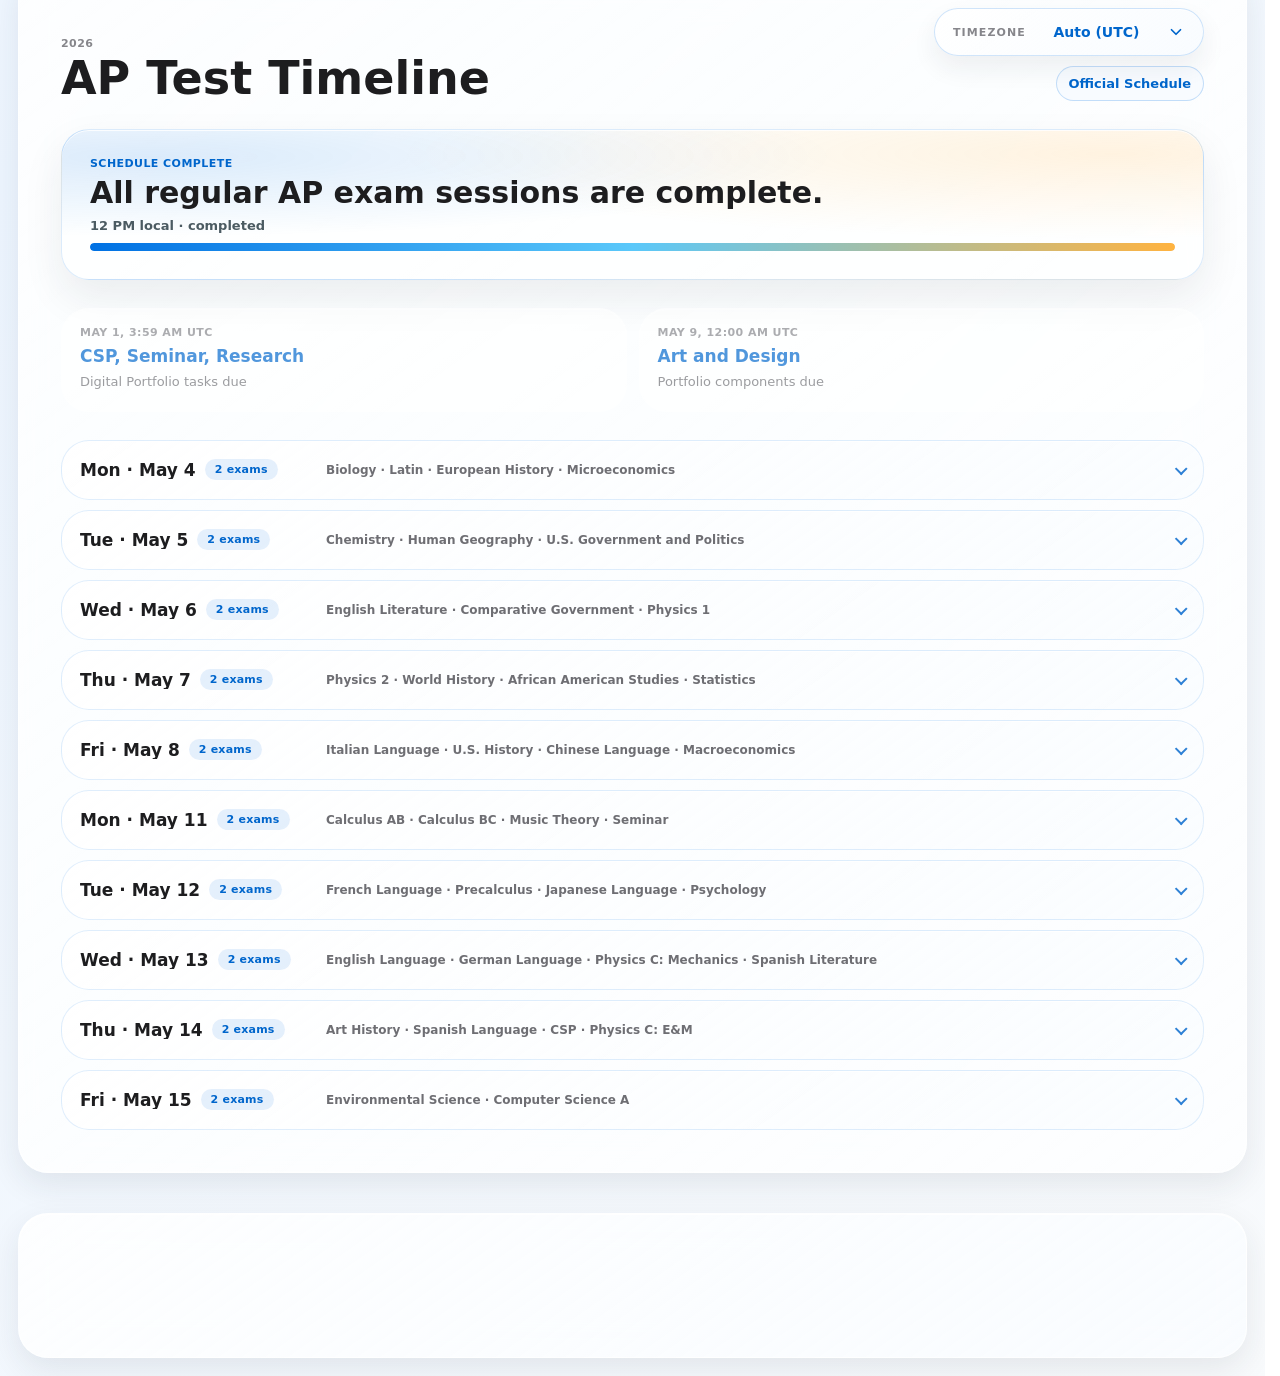
==== commit d629a2e5: "Improve AP practice questions and focus mode" ====
--- a/index.html
+++ b/index.html
@@ -14,7 +14,7 @@
     <meta name="twitter:image" content="https://alanlu439.github.io/ap/assets/social-preview.png">
     <link rel="icon" type="image/svg+xml" href="assets/ap-icon.svg">
     <script>try{const m=localStorage.getItem("ap-practice-theme-mode-v1");const s=window.matchMedia&&window.matchMedia("(prefers-color-scheme: dark)").matches?"dark":"light";document.documentElement.dataset.theme=m==="dark"||m==="light"?m:s;document.documentElement.dataset.themeMode=m==="dark"||m==="light"?m:"auto"}catch{document.documentElement.dataset.theme="light";document.documentElement.dataset.themeMode="auto"}</script>
-    <link rel="stylesheet" href="styles.css?v=dashboard-20260516c">
+    <link rel="stylesheet" href="styles.css?v=focus-20260516d">
   </head>
   <body>
     <section class="start-screen home-page" id="startScreen">
@@ -206,8 +206,8 @@
       </div>
     </div>
 
-    <script src="practice-data.js?v=dashboard-20260516c"></script>
-    <script src="start.js?v=dashboard-20260516c"></script>
-    <script src="chrome.js?v=dashboard-20260516c"></script>
+    <script src="practice-data.js?v=focus-20260516d"></script>
+    <script src="start.js?v=focus-20260516d"></script>
+    <script src="chrome.js?v=focus-20260516d"></script>
   </body>
 </html>
--- a/styles.css
+++ b/styles.css
@@ -7684,6 +7684,331 @@
   }
 }
 
+/* Focus mode and final dashboard polish */
+.focus-toggle {
+  min-width: 92px;
+}
+
+.frq-focus-actions {
+  display: none;
+}
+
+.dashboard-page .dashboard-hero-card.dashboard-hero-card-pro {
+  grid-template-columns: minmax(112px, 0.26fr) minmax(0, 1fr);
+  align-items: stretch;
+  min-height: clamp(260px, 29vw, 342px);
+}
+
+.dashboard-page .dashboard-hero-card.dashboard-hero-card-pro .dashboard-ring {
+  place-self: center;
+  width: clamp(96px, 12vw, 136px);
+}
+
+.dashboard-page .dashboard-hero-card.dashboard-hero-card-pro .dashboard-hero-copy {
+  align-self: stretch;
+  grid-template-rows: auto auto auto 1fr auto;
+  gap: clamp(10px, 1.5vw, 16px);
+}
+
+.dashboard-page .dashboard-hero-card.dashboard-hero-card-pro .dashboard-hero-stats {
+  align-self: stretch;
+  grid-template-columns: repeat(4, minmax(0, 1fr));
+  gap: 10px;
+}
+
+.dashboard-page .dashboard-hero-card.dashboard-hero-card-pro .dashboard-hero-stats div {
+  align-content: center;
+  min-height: 84px;
+  padding: 14px;
+}
+
+.dashboard-page .dashboard-hero-card.dashboard-hero-card-pro .dashboard-progress-track {
+  align-self: end;
+  width: 100%;
+}
+
+.choice.selected {
+  position: relative;
+  border-color: rgba(0, 113, 227, 0.68);
+  background:
+    radial-gradient(ellipse at 12% 18%, rgba(0, 113, 227, 0.13), transparent 44%),
+    linear-gradient(145deg, rgba(245, 250, 255, 0.96), rgba(255, 255, 255, 0.86));
+  box-shadow:
+    inset 0 0 0 1px rgba(0, 113, 227, 0.22),
+    0 16px 34px rgba(0, 113, 227, 0.12);
+}
+
+.choice.selected .choice-letter {
+  background: linear-gradient(145deg, #0071e3, #5ac8fa);
+  color: #fff;
+}
+
+.choice.selected .choice-text {
+  color: #0a3162;
+  font-weight: 760;
+}
+
+body.focus-mode {
+  --focus-max: 980px;
+}
+
+body.focus-mode .app-shell {
+  max-width: var(--focus-max);
+  padding: clamp(10px, 2vw, 18px);
+}
+
+body.focus-mode .topbar {
+  position: sticky;
+  top: 10px;
+  z-index: 40;
+  display: grid;
+  grid-template-columns: minmax(0, 1fr) auto;
+  gap: 10px;
+  min-height: 0;
+  padding: 10px;
+  border-radius: 24px;
+}
+
+body.focus-mode .brand-block,
+body.focus-mode .page-nav a,
+body.focus-mode .back-button,
+body.focus-mode .sidebar,
+body.focus-mode .site-footer,
+body.focus-mode .exam-note,
+body.focus-mode .review-panel,
+body.focus-mode .structure-panel,
+body.focus-mode .blueprint-panel,
+body.focus-mode .frq-toolbar,
+body.focus-mode .frq-caveat,
+body.focus-mode .frq-rail,
+body.focus-mode .frq-summary {
+  display: none !important;
+}
+
+body.focus-mode .page-nav {
+  grid-column: 2;
+  grid-row: 1;
+  align-self: stretch;
+  justify-self: end;
+  display: flex;
+}
+
+body.focus-mode .focus-toggle {
+  min-width: 112px;
+  min-height: 48px;
+  padding-inline: 16px;
+  border-radius: 18px;
+}
+
+body.focus-mode .status-strip {
+  grid-column: 1;
+  grid-row: 1;
+  grid-template-columns: repeat(2, minmax(0, 1fr));
+  gap: 8px;
+  margin: 0;
+}
+
+body.focus-mode .status-item {
+  min-height: 54px;
+  padding: 10px 12px;
+  border-radius: 18px;
+}
+
+body.focus-mode .status-item:nth-child(3),
+body.focus-mode .frq-status > div:nth-child(3) {
+  display: none;
+}
+
+body.focus-mode .workspace {
+  display: block;
+  max-width: var(--focus-max);
+  margin: 18px auto 0;
+}
+
+body.focus-mode .question-panel,
+body.focus-mode .question-card,
+body.focus-mode .frq-section,
+body.focus-mode .frq-card {
+  width: 100%;
+}
+
+body.focus-mode .question-card {
+  padding: clamp(22px, 4vw, 44px);
+  border-radius: 26px;
+}
+
+body.focus-mode #questionText {
+  font-size: clamp(28px, 4.6vw, 48px);
+  line-height: 1.18;
+}
+
+body.focus-mode .choice {
+  min-height: 78px;
+  border-radius: 22px;
+}
+
+body.focus-mode .actions {
+  display: grid;
+  grid-template-columns: 64px 64px;
+  justify-content: space-between;
+  gap: 14px;
+}
+
+body.focus-mode #flagBtn,
+body.focus-mode #guessBtn,
+body.focus-mode #clearBtn,
+body.focus-mode #startBtn {
+  display: none;
+}
+
+body.focus-mode .frq-section {
+  max-width: var(--focus-max);
+  margin: 18px auto 0;
+  padding: clamp(18px, 3vw, 32px);
+  border-radius: 26px;
+}
+
+body.focus-mode .frq-header {
+  position: sticky;
+  top: 92px;
+  z-index: 30;
+  grid-template-columns: 1fr;
+  margin-bottom: 16px;
+  padding: 0;
+}
+
+body.focus-mode .frq-header > div:first-child {
+  display: none;
+}
+
+body.focus-mode .frq-status {
+  grid-template-columns: repeat(2, minmax(0, 1fr));
+  width: 100%;
+}
+
+body.focus-mode .frq-workspace {
+  display: block;
+}
+
+body.focus-mode .frq-grid {
+  gap: 18px;
+}
+
+body.focus-mode .frq-card {
+  padding: clamp(22px, 4vw, 40px);
+  border-radius: 26px;
+}
+
+body.focus-mode .frq-question-text {
+  font-size: clamp(22px, 3.8vw, 34px);
+  line-height: 1.28;
+}
+
+body.focus-mode .frq-part textarea {
+  min-height: 180px;
+  border-radius: 20px;
+}
+
+body.focus-mode .frq-focus-actions {
+  position: sticky;
+  bottom: 10px;
+  z-index: 36;
+  display: flex;
+  justify-content: space-between;
+  gap: 14px;
+  margin-top: 16px;
+  padding: 10px;
+  border: 1px solid rgba(0, 113, 227, 0.14);
+  border-radius: 22px;
+  background: rgba(255, 255, 255, 0.72);
+  box-shadow: var(--shadow-soft);
+  backdrop-filter: blur(20px) saturate(170%);
+  -webkit-backdrop-filter: blur(20px) saturate(170%);
+}
+
+html[data-theme="dark"] .choice.selected {
+  border-color: rgba(140, 200, 255, 0.78);
+  background:
+    radial-gradient(ellipse at 12% 20%, rgba(10, 132, 255, 0.26), transparent 42%),
+    linear-gradient(145deg, rgba(20, 47, 78, 0.88), rgba(11, 18, 30, 0.82));
+  box-shadow:
+    inset 0 0 0 1px rgba(140, 200, 255, 0.36),
+    0 16px 36px rgba(10, 132, 255, 0.22);
+}
+
+html[data-theme="dark"] .choice.selected .choice-text {
+  color: #fff !important;
+}
+
+html[data-theme="dark"] body.focus-mode .frq-focus-actions {
+  border-color: rgba(142, 205, 255, 0.16);
+  background: rgba(16, 24, 38, 0.82);
+}
+
+html[data-theme="dark"] body.focus-mode .topbar,
+html[data-theme="dark"] body.focus-mode .frq-section,
+html[data-theme="dark"] body.focus-mode .question-card,
+html[data-theme="dark"] body.focus-mode .frq-card {
+  background:
+    linear-gradient(145deg, rgba(22, 32, 48, 0.92), rgba(9, 14, 22, 0.82)),
+    rgba(8, 12, 18, 0.88);
+}
+
+html[data-theme="dark"] body.focus-mode #questionText,
+html[data-theme="dark"] body.focus-mode .frq-question-text,
+html[data-theme="dark"] body.focus-mode .frq-card h3,
+html[data-theme="dark"] body.focus-mode .frq-card label,
+html[data-theme="dark"] body.focus-mode .frq-part label {
+  color: rgba(245, 247, 251, 0.96);
+}
+
+html[data-theme="dark"] body.focus-mode .question-count,
+html[data-theme="dark"] body.focus-mode .set-label,
+html[data-theme="dark"] body.focus-mode .frq-meta,
+html[data-theme="dark"] body.focus-mode .frq-part small {
+  color: rgba(207, 218, 232, 0.76);
+}
+
+@media (max-width: 760px) {
+  .dashboard-page .dashboard-hero-card.dashboard-hero-card-pro {
+    grid-template-columns: 94px minmax(0, 1fr);
+    align-items: center;
+    min-height: 0;
+  }
+
+  .dashboard-page .dashboard-hero-card.dashboard-hero-card-pro .dashboard-ring {
+    justify-self: center;
+    width: 92px;
+  }
+
+  .dashboard-page .dashboard-hero-card.dashboard-hero-card-pro .dashboard-hero-stats {
+    grid-template-columns: repeat(2, minmax(0, 1fr));
+  }
+
+  body.focus-mode .topbar {
+    grid-template-columns: 1fr;
+  }
+
+  body.focus-mode .page-nav,
+  body.focus-mode .status-strip {
+    grid-column: 1;
+    grid-row: auto;
+  }
+
+  body.focus-mode .focus-toggle {
+    width: 100%;
+  }
+
+  body.focus-mode .status-strip,
+  body.focus-mode .frq-status {
+    grid-template-columns: 1fr 1fr;
+  }
+
+  body.focus-mode #questionText {
+    font-size: clamp(25px, 7vw, 36px);
+  }
+}
+
 @media print {
   body {
     background: #fff !important;
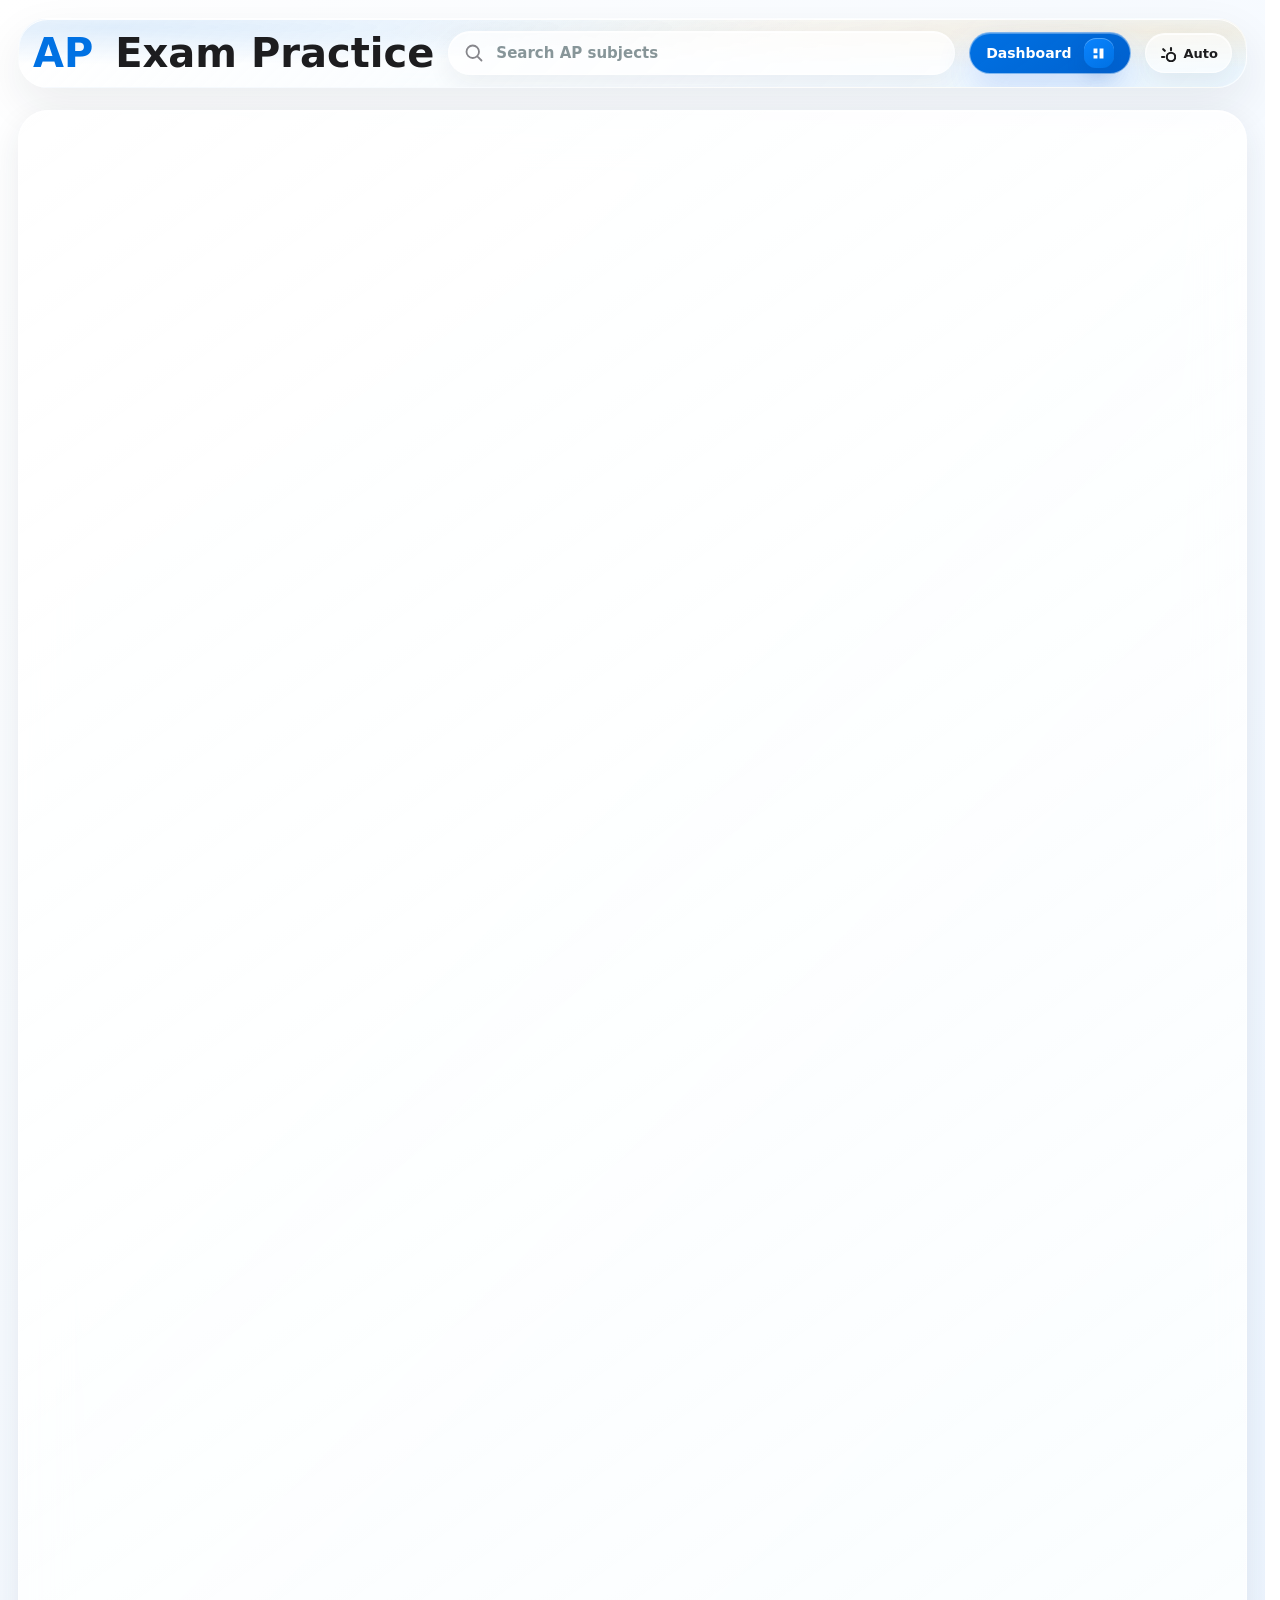
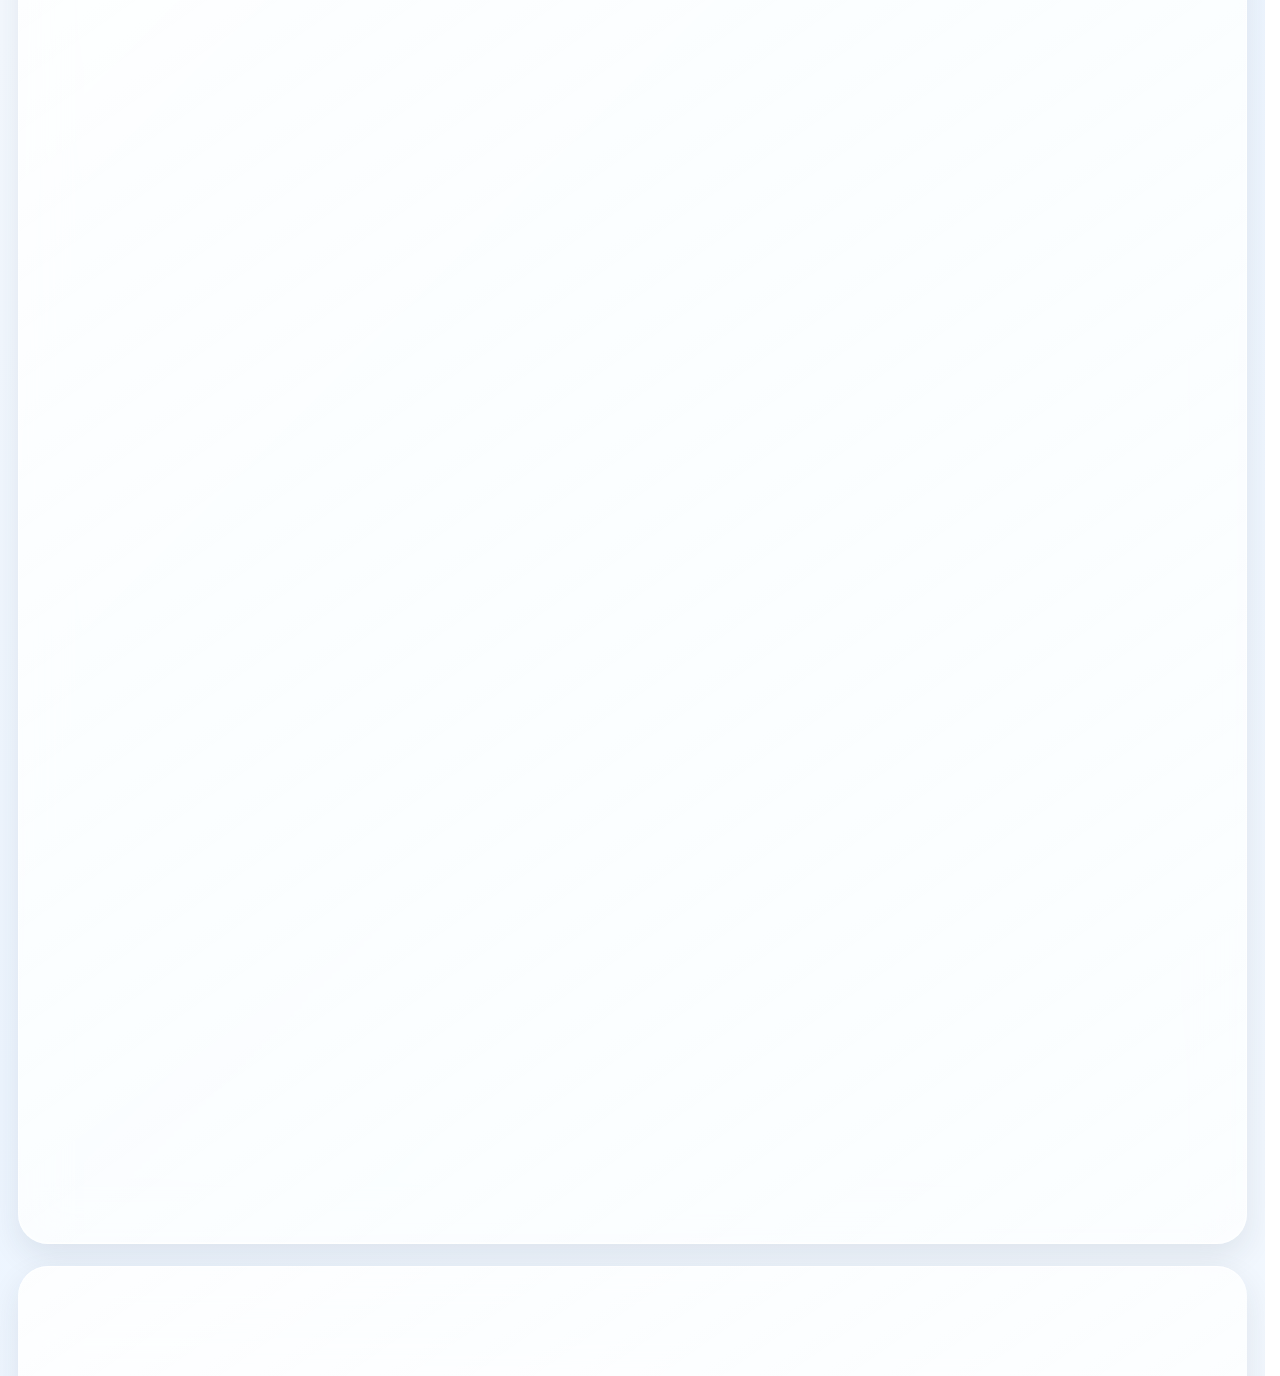
==== commit 92ce21fd: "Personalize dashboard and fix MCQ actions" ====
--- a/index.html
+++ b/index.html
@@ -14,7 +14,7 @@
     <meta name="twitter:image" content="https://alanlu439.github.io/ap/assets/social-preview.png">
     <link rel="icon" type="image/svg+xml" href="assets/ap-icon.svg">
     <script>try{const m=localStorage.getItem("ap-practice-theme-mode-v1");const s=window.matchMedia&&window.matchMedia("(prefers-color-scheme: dark)").matches?"dark":"light";document.documentElement.dataset.theme=m==="dark"||m==="light"?m:s;document.documentElement.dataset.themeMode=m==="dark"||m==="light"?m:"auto"}catch{document.documentElement.dataset.theme="light";document.documentElement.dataset.themeMode="auto"}</script>
-    <link rel="stylesheet" href="styles.css?v=focus-20260516d">
+    <link rel="stylesheet" href="styles.css?v=focus-20260516e">
   </head>
   <body>
     <section class="start-screen home-page" id="startScreen">
@@ -206,8 +206,8 @@
       </div>
     </div>
 
-    <script src="practice-data.js?v=focus-20260516d"></script>
-    <script src="start.js?v=focus-20260516d"></script>
-    <script src="chrome.js?v=focus-20260516d"></script>
+    <script src="practice-data.js?v=focus-20260516e"></script>
+    <script src="start.js?v=focus-20260516e"></script>
+    <script src="chrome.js?v=focus-20260516e"></script>
   </body>
 </html>
--- a/styles.css
+++ b/styles.css
@@ -8009,6 +8009,60 @@
   }
 }
 
+.dashboard-page .dashboard-control-bar input {
+  width: 100%;
+  min-width: 0;
+  min-height: 42px;
+  border: 0;
+  outline: 0;
+  background: transparent;
+  color: #0057b8;
+  font: inherit;
+  font-size: clamp(17px, 1.5vw, 21px);
+  font-weight: 850;
+}
+
+.dashboard-page .dashboard-control-bar input::placeholder {
+  color: rgba(42, 56, 72, 0.46);
+}
+
+html[data-theme="dark"] .dashboard-page .dashboard-control-bar input {
+  color: #8cc8ff;
+}
+
+html[data-theme="dark"] .dashboard-page .dashboard-control-bar input::placeholder {
+  color: rgba(207, 218, 232, 0.46);
+}
+
+#clearBtn {
+  min-width: 76px;
+  width: auto;
+  padding-inline: 14px;
+}
+
+@media (max-width: 760px) {
+  .actions {
+    grid-template-columns: 44px minmax(0, 1fr) minmax(0, 1fr) minmax(76px, 0.45fr);
+  }
+
+  #clearBtn {
+    justify-self: stretch;
+    min-width: 0;
+    width: 100%;
+    padding-inline: 10px;
+  }
+}
+
+@media (max-width: 430px) {
+  .actions {
+    grid-template-columns: 44px minmax(0, 1fr) minmax(0, 1fr);
+  }
+
+  #clearBtn {
+    grid-column: 1 / -1;
+  }
+}
+
 @media print {
   body {
     background: #fff !important;
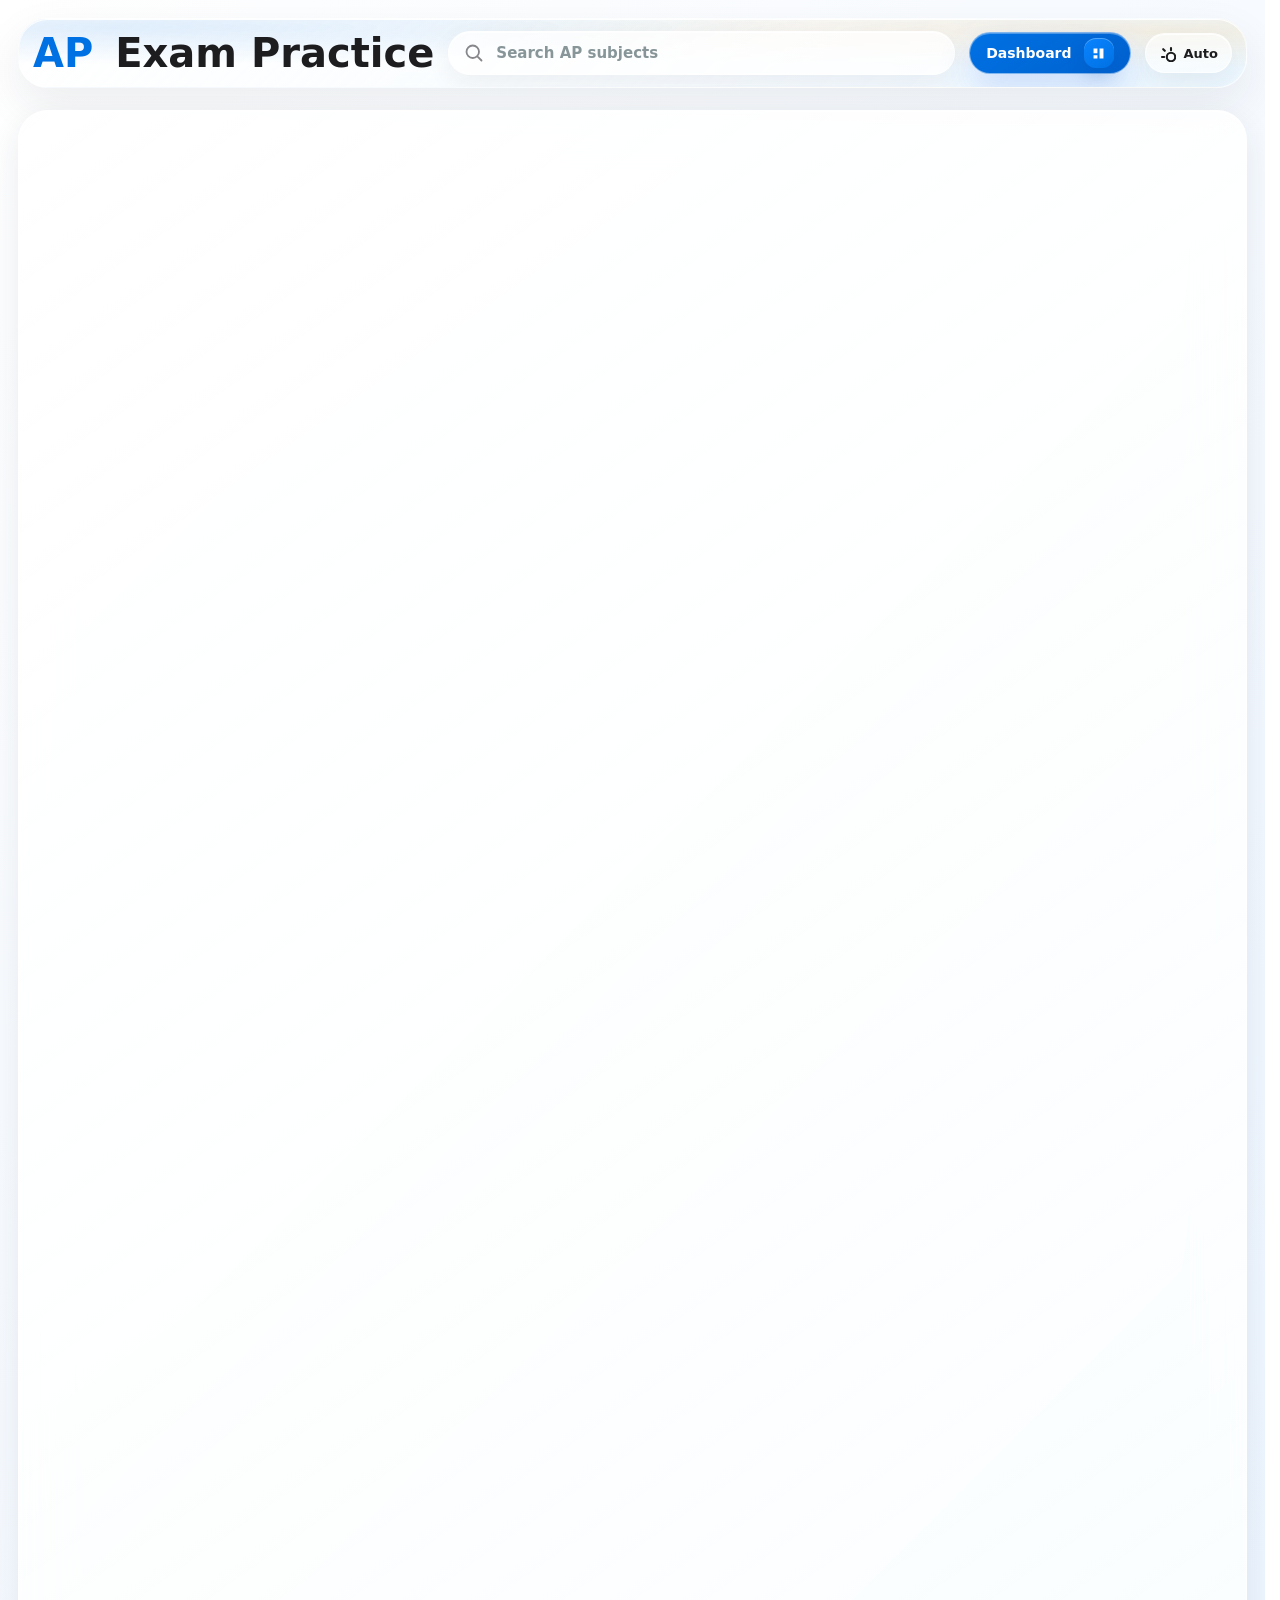
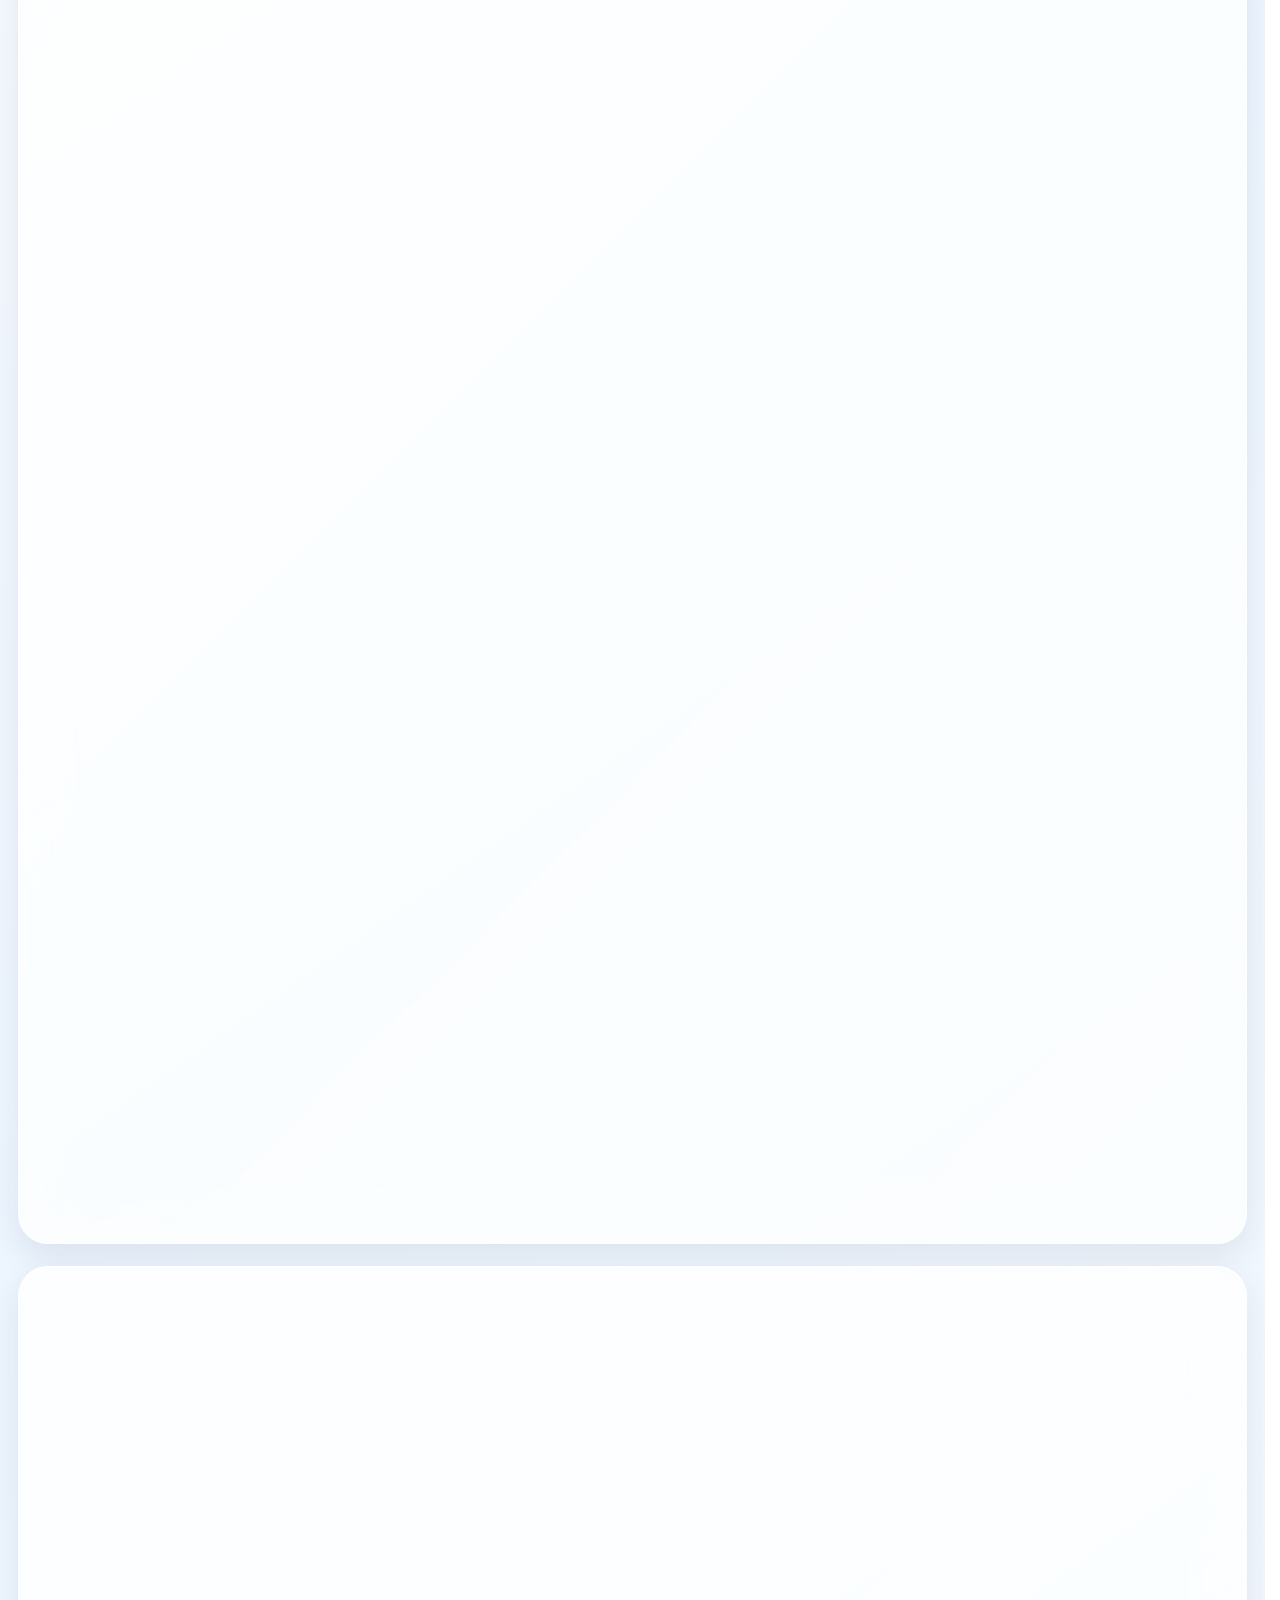
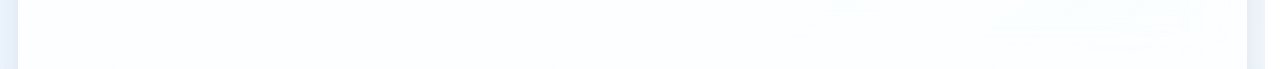
==== commit 3eaa82eb: "Add official AP schedule status" ====
--- a/index.html
+++ b/index.html
@@ -14,7 +14,7 @@
     <meta name="twitter:image" content="https://alanlu439.github.io/ap/assets/social-preview.png">
     <link rel="icon" type="image/svg+xml" href="assets/ap-icon.svg">
     <script>try{const m=localStorage.getItem("ap-practice-theme-mode-v1");const s=window.matchMedia&&window.matchMedia("(prefers-color-scheme: dark)").matches?"dark":"light";document.documentElement.dataset.theme=m==="dark"||m==="light"?m:s;document.documentElement.dataset.themeMode=m==="dark"||m==="light"?m:"auto"}catch{document.documentElement.dataset.theme="light";document.documentElement.dataset.themeMode="auto"}</script>
-    <link rel="stylesheet" href="styles.css?v=focus-20260516e">
+    <link rel="stylesheet" href="styles.css?v=focus-20260517a">
   </head>
   <body>
     <section class="start-screen home-page" id="startScreen">
@@ -99,6 +99,31 @@
             <strong id="timelineNextTitle">Finding the next AP exam...</strong>
             <em id="timelineCountdown">Using your device time.</em>
             <div class="timeline-progress" aria-hidden="true"><span id="timelineProgressFill"></span></div>
+          </div>
+          <div class="official-status-card" id="officialScheduleStatus" aria-live="polite">
+            <div class="official-status-copy">
+              <span id="officialStatusLabel">College Board status</span>
+              <strong id="officialStatusTitle">Checking official AP dates...</strong>
+              <em id="officialStatusMeta">The site checks the College Board schedule and falls back to a verified snapshot when browser fetching is blocked.</em>
+            </div>
+            <dl class="official-status-grid">
+              <div>
+                <dt>Next date</dt>
+                <dd id="officialStatusNext">Checking...</dd>
+              </div>
+              <div>
+                <dt>Window</dt>
+                <dd id="officialStatusWindow">2026 AP dates</dd>
+              </div>
+              <div>
+                <dt>Source</dt>
+                <dd id="officialStatusSource">Connecting...</dd>
+              </div>
+            </dl>
+            <nav class="official-status-links" aria-label="Official College Board schedule links">
+              <a href="https://apcentral.collegeboard.org/exam-administration-ordering-scores/exam-dates" target="_blank" rel="noreferrer">Regular dates</a>
+              <a href="https://apcentral.collegeboard.org/exam-administration-ordering-scores/exam-dates/late-testing-dates" target="_blank" rel="noreferrer">Late testing</a>
+            </nav>
           </div>
           <div class="deadline-row" aria-label="AP Digital Portfolio deadlines">
             <div class="deadline-card">
@@ -206,8 +231,8 @@
       </div>
     </div>
 
-    <script src="practice-data.js?v=focus-20260516e"></script>
-    <script src="start.js?v=focus-20260516e"></script>
-    <script src="chrome.js?v=focus-20260516e"></script>
+    <script src="practice-data.js?v=focus-20260517a"></script>
+    <script src="start.js?v=focus-20260517a"></script>
+    <script src="chrome.js?v=focus-20260517a"></script>
   </body>
 </html>
--- a/styles.css
+++ b/styles.css
@@ -1094,6 +1094,96 @@
   border-radius: inherit;
   background: linear-gradient(90deg, #0071e3, #5ac8fa, #ffb340);
   transition: width 320ms ease;
+}
+
+.official-status-card {
+  display: grid;
+  grid-template-columns: minmax(0, 1fr);
+  gap: 14px;
+  padding: 16px;
+  border: 1px solid rgba(0, 113, 227, 0.14);
+  border-radius: 28px;
+  background:
+    linear-gradient(145deg, rgba(255, 255, 255, 0.78), rgba(247, 251, 255, 0.58)),
+    rgba(255, 255, 255, 0.58);
+  box-shadow:
+    inset 0 1px 0 rgba(255, 255, 255, 0.86),
+    0 16px 38px rgba(31, 42, 55, 0.07);
+}
+
+.official-status-copy {
+  display: grid;
+  gap: 7px;
+}
+
+.official-status-copy span,
+.official-status-grid dt {
+  color: #0066cc;
+  font-size: 11px;
+  font-weight: 850;
+  letter-spacing: 0.04em;
+  line-height: 1;
+  text-transform: uppercase;
+}
+
+.official-status-copy strong {
+  color: #1d1d1f;
+  font-size: clamp(19px, 2.4vw, 27px);
+  line-height: 1.1;
+}
+
+.official-status-copy em {
+  color: #4b5b62;
+  font-size: 13px;
+  font-style: normal;
+  font-weight: 650;
+  line-height: 1.4;
+}
+
+.official-status-grid {
+  display: grid;
+  grid-template-columns: repeat(3, minmax(0, 1fr));
+  gap: 10px;
+  margin: 0;
+}
+
+.official-status-grid div {
+  min-width: 0;
+  padding: 12px;
+  border: 1px solid rgba(0, 113, 227, 0.11);
+  border-radius: 20px;
+  background: rgba(255, 255, 255, 0.52);
+}
+
+.official-status-grid dt {
+  margin-bottom: 7px;
+  color: #86868b;
+}
+
+.official-status-grid dd {
+  margin: 0;
+  color: #1d1d1f;
+  font-size: 14px;
+  font-weight: 760;
+  line-height: 1.25;
+}
+
+.official-status-links {
+  display: flex;
+  flex-wrap: wrap;
+  gap: 8px;
+}
+
+.official-status-links a {
+  min-height: 34px;
+  padding: 7px 12px;
+  border: 1px solid rgba(0, 113, 227, 0.16);
+  border-radius: 999px;
+  background: rgba(245, 250, 255, 0.72);
+  color: #0066cc;
+  font-size: 12px;
+  font-weight: 760;
+  text-decoration: none;
 }
 
 .timeline-controls {
@@ -8034,6 +8124,35 @@
   color: rgba(207, 218, 232, 0.46);
 }
 
+html[data-theme="dark"] .official-status-card {
+  border-color: rgba(142, 205, 255, 0.16);
+  background:
+    linear-gradient(145deg, rgba(255, 255, 255, 0.08), rgba(255, 255, 255, 0.035)),
+    rgba(12, 22, 38, 0.82);
+  box-shadow: inset 0 1px 0 rgba(255, 255, 255, 0.08);
+}
+
+html[data-theme="dark"] .official-status-grid div,
+html[data-theme="dark"] .official-status-links a {
+  border-color: rgba(142, 205, 255, 0.16);
+  background: rgba(255, 255, 255, 0.055);
+}
+
+html[data-theme="dark"] .official-status-copy span,
+html[data-theme="dark"] .official-status-grid dt,
+html[data-theme="dark"] .official-status-links a {
+  color: #8cc8ff;
+}
+
+html[data-theme="dark"] .official-status-copy strong,
+html[data-theme="dark"] .official-status-grid dd {
+  color: #f5f8ff;
+}
+
+html[data-theme="dark"] .official-status-copy em {
+  color: rgba(207, 218, 232, 0.78);
+}
+
 #clearBtn {
   min-width: 76px;
   width: auto;
@@ -8050,6 +8169,10 @@
     min-width: 0;
     width: 100%;
     padding-inline: 10px;
+  }
+
+  .official-status-grid {
+    grid-template-columns: 1fr;
   }
 }
 
